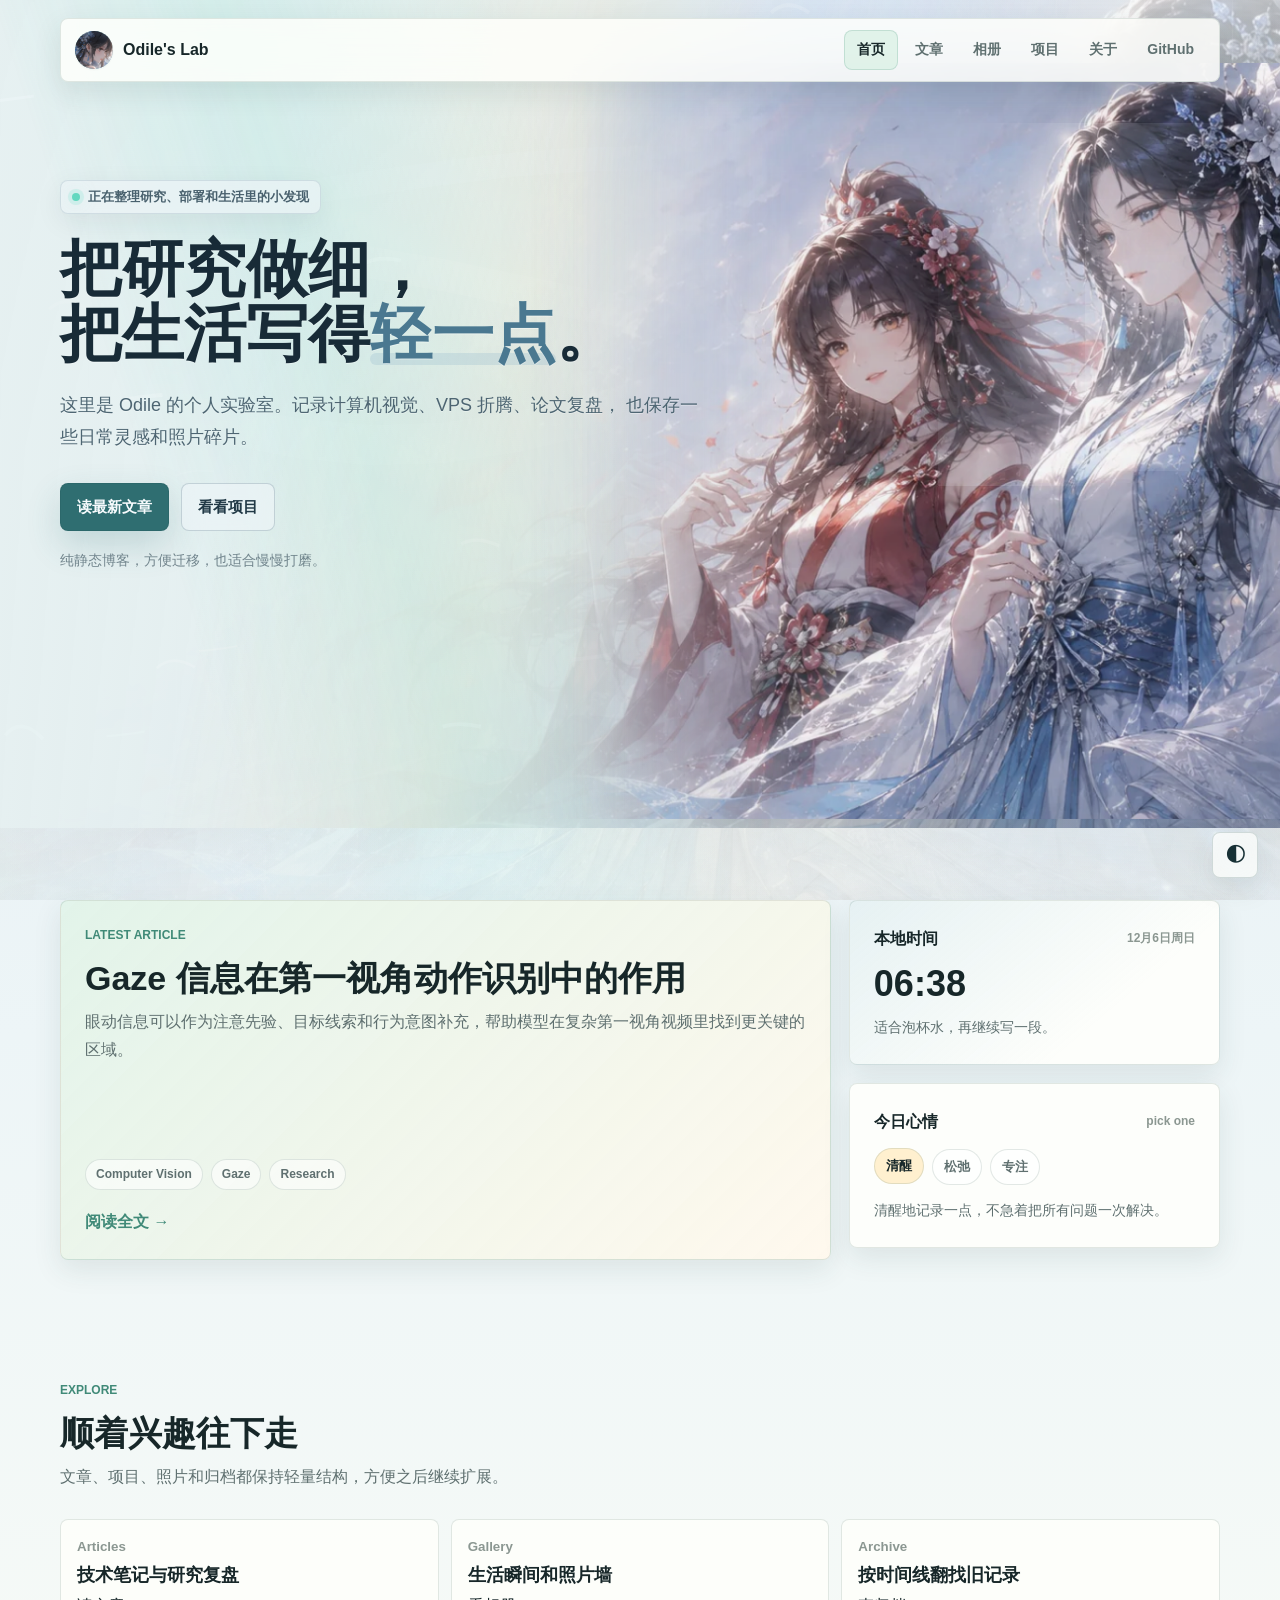
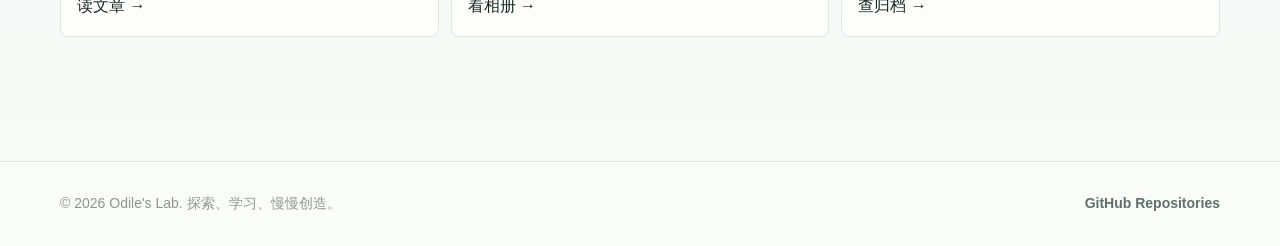
==== index.html @ 67ad33d6 "Initial site commit" ====
<!DOCTYPE html>
<html lang="zh-CN">
<head>
  <meta charset="UTF-8">
  <meta name="viewport" content="width=device-width, initial-scale=1.0">
  <meta name="description" content="Odile's Lab - 计算机视觉、技术笔记与生活记录。">
  <title>Odile's Lab</title>
  <link rel="icon" href="./tx/1.jpg" type="image/jpeg">
  <link rel="apple-touch-icon" href="./tx/1.jpg">
  <link rel="preload" as="image" href="./pictures/hero-bg.webp" type="image/webp" fetchpriority="high">
  <link rel="preload" as="image" href="./pictures/character-guqinghan-hutao.webp" type="image/webp" fetchpriority="high">
  <link rel="stylesheet" href="./assets/css/modern.css">
  <link rel="stylesheet" href="./assets/config/backgrounds.css">
  <script src="./assets/js/main.js" defer></script>
</head>
<body data-page="home">
  <a class="skip-link" href="#main">跳到主要内容</a>
  <div class="bg-mesh"></div>

  <div class="nav-wrapper">
    <nav class="nav" aria-label="Primary navigation">
      <a class="brand" href="./index.html">
        <span class="brand-icon"><img src="./tx/1.jpg" alt="" decoding="async"></span>
        <span>Odile's Lab</span>
      </a>
      <div class="nav-links">
        <a href="./index.html" data-nav="home">首页</a>
        <a href="./posts.html" data-nav="articles">文章</a>
        <a href="./gallery.html" data-nav="gallery">相册</a>
        <a href="./projects.html" data-nav="projects">项目</a>
        <a href="./about.html" data-nav="about">关于</a>
        <a href="https://github.com/YZCJWDS?tab=repositories" target="_blank" rel="noopener noreferrer">GitHub</a>
      </div>
    </nav>
  </div>

  <main id="main">
    <section class="home-hero anime-hero" data-anime-hero style="--particle-count: 38; --mouse-strength: 1;">
      <picture class="hero-bg-layer" data-hero-bg>
        <source srcset="./pictures/hero-bg.webp" type="image/webp">
        <img src="./pictures/hero-bg.png" alt="" fetchpriority="high" decoding="async">
      </picture>

      <div class="hero-tone-layer" aria-hidden="true"></div>
      <canvas class="hero-particle-layer" width="1600" height="900" aria-hidden="true" data-hero-particles></canvas>

      <div class="hero-character-layer">
        <button class="hero-character"
          type="button"
          aria-label="触发角色台词"
          data-hero-character
          data-dialogues="霜色正好，适合写一点长久的东西。|别急，先把今天这一页写漂亮。|火光很小也够暖，雪夜里尤其如此。|新的灵感来了，要不要先记下来？">
          <picture class="hero-character-picture">
            <source srcset="./pictures/character-guqinghan-hutao.webp" type="image/webp">
            <img src="./pictures/character-guqinghan-hutao.png" alt="" decoding="async">
          </picture>
          <span class="character-shimmer character-shimmer-hair"></span>
          <span class="character-shimmer character-shimmer-ornament"></span>
        </button>
        <div class="hero-dialogue" data-hero-dialogue aria-live="polite"></div>
      </div>

      <div class="container hero-layout">
        <div class="hero-copy hero-content-layer">
          <div class="hero-badge">
            <span class="hero-badge-dot"></span>
            <span>正在整理研究、部署和生活里的小发现</span>
          </div>
          <h1 class="hero-title">
            把研究做细，<br>
            把生活写得<span class="title-scribble">轻一点</span>。
          </h1>
          <p class="hero-subtitle">
            这里是 Odile 的个人实验室。记录计算机视觉、VPS 折腾、论文复盘，
            也保存一些日常灵感和照片碎片。
          </p>
          <div class="hero-actions">
            <a class="btn btn-primary" href="./posts/computer-vision-gaze.html">读最新文章</a>
            <a class="btn btn-secondary" href="./projects.html">看看项目</a>
          </div>
          <p class="hero-note">纯静态博客，方便迁移，也适合慢慢打磨。</p>
        </div>
      </div>
    </section>

    <section class="section">
      <div class="container home-grid">
        <article class="story-card featured-article">
          <div>
            <div class="card-label">Latest Article</div>
            <h2>Gaze 信息在第一视角动作识别中的作用</h2>
            <p>
              眼动信息可以作为注意先验、目标线索和行为意图补充，帮助模型在复杂第一视角视频里找到更关键的区域。
            </p>
          </div>
          <div>
            <div class="tag-row">
              <span>Computer Vision</span>
              <span>Gaze</span>
              <span>Research</span>
            </div>
            <a class="index-link" href="./posts/computer-vision-gaze.html">阅读全文 →</a>
          </div>
        </article>

        <div class="side-stack">
          <section class="mini-widget time-card">
            <div class="widget-title">
              <strong>本地时间</strong>
              <span data-local-date>--</span>
            </div>
            <div class="time-value" data-local-time>--:--</div>
            <p class="time-caption">适合泡杯水，再继续写一段。</p>
          </section>

          <section class="mini-widget">
            <div class="widget-title">
              <strong>今日心情</strong>
              <span>pick one</span>
            </div>
            <div class="mood-buttons" data-mood-group>
              <button class="mood-pill is-active" type="button" data-mood="清醒">清醒</button>
              <button class="mood-pill" type="button" data-mood="松弛">松弛</button>
              <button class="mood-pill" type="button" data-mood="专注">专注</button>
            </div>
            <p class="mood-output" data-mood-output>清醒地记录一点，不急着把所有问题一次解决。</p>
          </section>
        </div>
      </div>
    </section>

    <section class="section section-sm">
      <div class="container">
        <div class="section-head">
          <p class="eyebrow">Explore</p>
          <h2>顺着兴趣往下走</h2>
          <p>文章、项目、照片和归档都保持轻量结构，方便之后继续扩展。</p>
        </div>

        <div class="quick-links">
          <a class="quick-link" href="./posts.html">
            <small>Articles</small>
            <strong>技术笔记与研究复盘</strong>
            <span>读文章 →</span>
          </a>
          <a class="quick-link" href="./gallery.html">
            <small>Gallery</small>
            <strong>生活瞬间和照片墙</strong>
            <span>看相册 →</span>
          </a>
          <a class="quick-link" href="./archive.html">
            <small>Archive</small>
            <strong>按时间线翻找旧记录</strong>
            <span>查归档 →</span>
          </a>
        </div>
      </div>
    </section>
  </main>

  <footer class="site-footer">
    <div class="container footer-inner">
      <p>© <span data-year></span> Odile's Lab. 探索、学习、慢慢创造。</p>
      <a href="https://github.com/YZCJWDS?tab=repositories" target="_blank" rel="noopener noreferrer">GitHub Repositories</a>
    </div>
  </footer>

  <button class="back-to-top" type="button" aria-label="返回顶部" data-back-to-top>↑</button>
</body>
</html>
---- assets/css/modern.css ----
:root {
  --bg: #f7faf4;
  --bg-soft: #edf7f2;
  --bg-warm: #fff8ec;
  --surface: rgba(255, 255, 252, 0.86);
  --surface-strong: #ffffff;
  --surface-muted: #f4f7ef;
  --glass-bg: rgba(255, 255, 252, 0.78);
  --glass-border: rgba(90, 128, 111, 0.18);
  --glass-highlight: rgba(255, 255, 255, 0.92);
  --border-subtle: rgba(78, 112, 98, 0.16);
  --border-medium: rgba(78, 112, 98, 0.28);
  --text-primary: #213236;
  --text-secondary: #5f7070;
  --text-tertiary: #8b9791;
  --accent-primary: #408a78;
  --accent-secondary: #d66f5f;
  --accent-success: #5cae8c;
  --accent-warning: #c8942f;
  --sky: #7fb8cf;
  --mint: #8bc9ad;
  --leaf: #408a78;
  --coral: #e27761;
  --butter: #f1c766;
  --lavender: #9f9ad8;
  --ink: #172729;
  --gradient-primary: linear-gradient(135deg, #408a78 0%, #7fb8cf 100%);
  --gradient-accent: linear-gradient(135deg, #e27761 0%, #f1c766 100%);
  --gradient-success: linear-gradient(135deg, #5cae8c 0%, #7fb8cf 100%);
  --gradient-warm: linear-gradient(135deg, #fff1ca 0%, #d9f0e4 100%);
  --shadow-sm: 0 1px 2px rgba(25, 48, 44, 0.05);
  --shadow-md: 0 10px 28px rgba(41, 70, 64, 0.1);
  --shadow-lg: 0 18px 48px rgba(41, 70, 64, 0.14);
  --shadow-xl: 0 26px 70px rgba(41, 70, 64, 0.16);
  --shadow-glow: 0 18px 42px rgba(94, 174, 140, 0.16);
  --radius-sm: 6px;
  --radius-md: 8px;
  --radius-lg: 8px;
  --radius-xl: 8px;
  --radius-full: 999px;
  --transition-fast: 150ms ease;
  --transition-base: 220ms ease;
  --transition-slow: 360ms ease;
  --max-width: 1160px;
  --header-height: 78px;
  --page-bg: linear-gradient(180deg, #fbfdf8 0%, #eef7f3 48%, #fffaf0 100%);
  --bg-image-url: none;
  --bg-image-fallback-url: none;
  --bg-image-opacity: 0;
  --bg-image-position: center;
  --bg-image-size: cover;
  --active-bg-image-url: var(--bg-image-url);
  --active-bg-fallback-url: var(--bg-image-fallback-url);
  --ambient-overlay: linear-gradient(transparent, transparent);
  --skin-overlay: linear-gradient(transparent, transparent);
  --bg-ambient-filter: brightness(1) saturate(1) contrast(1);
  --bg-skin-filter: brightness(1) saturate(1) contrast(1);
  --header-tone-overlay:
    linear-gradient(90deg, rgba(232, 242, 247, 0.7) 0%, rgba(232, 242, 247, 0.5) 46%, rgba(232, 242, 247, 0.18) 74%, rgba(232, 242, 247, 0.02) 100%),
    linear-gradient(180deg, rgba(248, 252, 253, 0.32) 0%, rgba(227, 238, 244, 0.08) 48%, rgba(21, 34, 48, 0.18) 100%);
  --header-ambient-filter: brightness(1) saturate(1) contrast(1);
  --header-skin-filter: brightness(1) saturate(1) contrast(1);
  --header-bg-position: right 46%;
  --burst-color: #d9f0e4;
  --bg-readability-overlay:
    linear-gradient(115deg, rgba(127, 184, 207, 0.18), transparent 42%),
    linear-gradient(245deg, rgba(241, 199, 102, 0.16), transparent 45%),
    repeating-linear-gradient(90deg, rgba(64, 138, 120, 0.035) 0 1px, transparent 1px 96px),
    repeating-linear-gradient(0deg, rgba(64, 138, 120, 0.03) 0 1px, transparent 1px 96px);
}

* {
  box-sizing: border-box;
  margin: 0;
  padding: 0;
}

html {
  scroll-behavior: smooth;
  font-size: 16px;
  -webkit-font-smoothing: antialiased;
  -moz-osx-font-smoothing: grayscale;
}

body {
  min-width: 320px;
  min-height: 100vh;
  position: relative;
  isolation: isolate;
  overflow-x: hidden;
  color: var(--text-primary);
  font-family: ui-sans-serif, -apple-system, BlinkMacSystemFont, "Segoe UI", "PingFang SC",
    "Hiragino Sans GB", "Microsoft YaHei", sans-serif;
  font-size: 16px;
  line-height: 1.7;
  letter-spacing: 0;
  background: var(--page-bg);
}

body::after {
  position: fixed;
  inset: 0;
  z-index: 0;
  content: "";
  pointer-events: none;
  background-image: var(--active-bg-image-url), var(--active-bg-fallback-url);
  background-repeat: no-repeat;
  background-position: var(--bg-image-position);
  background-size: var(--bg-image-size);
  opacity: var(--bg-image-opacity);
  filter: var(--bg-ambient-filter) var(--bg-skin-filter);
  transition: opacity var(--transition-slow), filter var(--transition-slow), background-image var(--transition-slow);
}

body:not([data-page="home"])::after {
  background-attachment: fixed;
}

body::before {
  position: fixed;
  inset: 0;
  z-index: 1;
  content: "";
  pointer-events: none;
  background:
    var(--bg-readability-overlay),
    var(--ambient-overlay),
    var(--skin-overlay);
  transition: background var(--transition-slow), opacity var(--transition-slow);
}

body.is-bg-previewing::before {
  opacity: 0.82;
}

body.is-bg-previewing .page-header-bg-image img {
  filter: saturate(1.08) contrast(1.03) brightness(1.05) var(--header-ambient-filter) var(--header-skin-filter);
}

.bg-mesh {
  position: fixed;
  inset: 0;
  z-index: 2;
  pointer-events: none;
  background:
    linear-gradient(180deg, rgba(255, 255, 255, 0.16), transparent 38%),
    linear-gradient(100deg, rgba(143, 184, 202, 0.12), transparent 55%);
  opacity: 0.34;
}

body[data-ambient-theme="morning"] {
  --ambient-overlay:
    linear-gradient(135deg, rgba(255, 199, 155, 0.28), transparent 48%),
    linear-gradient(225deg, rgba(255, 242, 192, 0.22), transparent 58%);
  --bg-ambient-filter: brightness(1.05) saturate(1.05) contrast(0.98);
  --header-tone-overlay:
    linear-gradient(105deg, rgba(255, 239, 216, 0.72) 0%, rgba(255, 239, 216, 0.46) 48%, rgba(255, 239, 216, 0.12) 100%),
    linear-gradient(180deg, rgba(255, 250, 240, 0.34) 0%, rgba(255, 208, 166, 0.12) 58%, rgba(68, 44, 38, 0.14) 100%);
  --header-ambient-filter: brightness(1.06) saturate(1.06) contrast(0.98);
  --burst-color: #ffd6ac;
}

body[data-ambient-theme="day"] {
  --ambient-overlay:
    linear-gradient(135deg, rgba(195, 231, 248, 0.18), transparent 50%),
    linear-gradient(225deg, rgba(226, 247, 236, 0.16), transparent 56%);
  --bg-ambient-filter: brightness(1.02) saturate(1.02) contrast(1);
  --header-tone-overlay:
    linear-gradient(100deg, rgba(232, 242, 247, 0.56) 0%, rgba(232, 242, 247, 0.34) 50%, rgba(232, 242, 247, 0.08) 100%),
    linear-gradient(180deg, rgba(255, 255, 255, 0.22) 0%, rgba(224, 239, 246, 0.08) 58%, rgba(21, 34, 48, 0.12) 100%);
  --header-ambient-filter: brightness(1.03) saturate(1.02) contrast(1);
  --burst-color: #bdebd8;
}

body[data-ambient-theme="dusk"] {
  --ambient-overlay:
    linear-gradient(135deg, rgba(238, 133, 102, 0.28), transparent 48%),
    linear-gradient(230deg, rgba(241, 199, 102, 0.24), transparent 58%);
  --bg-ambient-filter: brightness(0.98) saturate(1.14) contrast(1.02);
  --header-tone-overlay:
    linear-gradient(105deg, rgba(255, 210, 180, 0.58) 0%, rgba(255, 185, 150, 0.32) 48%, rgba(255, 145, 112, 0.08) 100%),
    linear-gradient(180deg, rgba(255, 239, 218, 0.22) 0%, rgba(241, 160, 110, 0.14) 60%, rgba(54, 38, 55, 0.18) 100%);
  --header-ambient-filter: brightness(1) saturate(1.16) contrast(1.02);
  --burst-color: #f1c766;
}

body[data-ambient-theme="night"] {
  --ambient-overlay:
    linear-gradient(135deg, rgba(18, 28, 54, 0.38), transparent 45%),
    linear-gradient(225deg, rgba(52, 72, 132, 0.28), transparent 58%);
  --bg-ambient-filter: brightness(0.82) saturate(0.92) contrast(1.08);
  --header-tone-overlay:
    linear-gradient(105deg, rgba(25, 36, 64, 0.6) 0%, rgba(25, 36, 64, 0.36) 46%, rgba(25, 36, 64, 0.1) 100%),
    linear-gradient(180deg, rgba(232, 240, 255, 0.08) 0%, rgba(35, 48, 86, 0.18) 58%, rgba(5, 12, 30, 0.34) 100%);
  --header-ambient-filter: brightness(0.84) saturate(0.92) contrast(1.08);
  --burst-color: #9ec8ff;
}

body[data-bg-skin="dark"] {
  --skin-overlay:
    radial-gradient(circle at 78% 16%, rgba(116, 170, 226, 0.24), transparent 28%),
    radial-gradient(circle at 18% 82%, rgba(64, 138, 120, 0.18), transparent 32%),
    linear-gradient(180deg, rgba(8, 18, 32, 0.34), rgba(7, 14, 24, 0.58));
  --bg-skin-filter: brightness(0.68) saturate(0.88) contrast(1.14);
  --header-skin-filter: brightness(0.7) saturate(0.9) contrast(1.12);
  --burst-color: #8fd8ff;
}

body[data-bg-skin="midnight"] {
  --skin-overlay:
    radial-gradient(circle at 72% 18%, rgba(92, 108, 210, 0.28), transparent 30%),
    radial-gradient(circle at 22% 20%, rgba(120, 190, 210, 0.16), transparent 34%),
    linear-gradient(145deg, rgba(4, 8, 20, 0.32), rgba(8, 12, 32, 0.66) 74%);
  --bg-skin-filter: brightness(0.58) saturate(1.02) contrast(1.18);
  --header-skin-filter: brightness(0.62) saturate(1.04) contrast(1.16);
  --burst-color: #9aa8ff;
}

body[data-bg-skin="noir"] {
  --skin-overlay:
    repeating-linear-gradient(90deg, rgba(255, 255, 255, 0.035) 0 1px, transparent 1px 84px),
    radial-gradient(circle at 50% 18%, rgba(218, 190, 140, 0.16), transparent 28%),
    linear-gradient(180deg, rgba(18, 17, 19, 0.28), rgba(10, 9, 12, 0.68));
  --bg-skin-filter: grayscale(0.18) sepia(0.1) brightness(0.6) saturate(0.84) contrast(1.22);
  --header-skin-filter: grayscale(0.14) sepia(0.1) brightness(0.64) saturate(0.86) contrast(1.18);
  --burst-color: #e7c68b;
}

body[data-bg-skin="film"] {
  --skin-overlay:
    repeating-linear-gradient(90deg, rgba(54, 40, 32, 0.06) 0 1px, transparent 1px 5px),
    linear-gradient(135deg, rgba(226, 119, 97, 0.2), rgba(241, 199, 102, 0.18));
  --bg-skin-filter: sepia(0.22) saturate(0.92) contrast(1.06);
  --header-skin-filter: sepia(0.2) saturate(0.94) contrast(1.05);
  --burst-color: #f1c766;
}

body[data-bg-skin="snow"] {
  --skin-overlay:
    radial-gradient(circle at 18% 16%, rgba(255, 255, 255, 0.44), transparent 26%),
    radial-gradient(circle at 82% 12%, rgba(190, 226, 255, 0.28), transparent 30%),
    linear-gradient(180deg, rgba(236, 248, 255, 0.28), rgba(224, 238, 248, 0.42));
  --bg-skin-filter: saturate(0.72) brightness(1.12) contrast(0.95);
  --header-skin-filter: saturate(0.76) brightness(1.1) contrast(0.96);
  --burst-color: #e8f7ff;
}

body[data-bg-skin="aurora"] {
  --skin-overlay:
    linear-gradient(112deg, rgba(24, 91, 105, 0.26) 0%, rgba(24, 91, 105, 0.08) 32%, transparent 58%),
    linear-gradient(74deg, transparent 15%, rgba(131, 244, 218, 0.26) 32%, rgba(255, 210, 143, 0.16) 48%, transparent 66%),
    linear-gradient(160deg, rgba(20, 40, 64, 0.34), rgba(44, 118, 118, 0.16) 56%, rgba(255, 248, 228, 0.14));
  --bg-skin-filter: brightness(0.94) saturate(1.22) contrast(1.03);
  --header-skin-filter: brightness(0.96) saturate(1.2) contrast(1.02);
  --burst-color: #83f4da;
}

body[data-bg-skin="dark"],
body[data-bg-skin="midnight"],
body[data-bg-skin="noir"] {
  --surface: rgba(14, 22, 30, 0.78);
  --surface-strong: #121a24;
  --surface-muted: rgba(20, 31, 42, 0.76);
  --glass-bg: rgba(13, 21, 30, 0.72);
  --glass-border: rgba(190, 216, 232, 0.18);
  --glass-highlight: rgba(255, 255, 255, 0.08);
  --border-subtle: rgba(198, 220, 234, 0.16);
  --border-medium: rgba(198, 220, 234, 0.28);
  --text-primary: #eef6f8;
  --text-secondary: #b6c7cf;
  --text-tertiary: #82949f;
  --ink: #f7fbfc;
  --shadow-sm: 0 1px 2px rgba(0, 0, 0, 0.18);
  --shadow-md: 0 14px 34px rgba(0, 0, 0, 0.24);
  --shadow-lg: 0 22px 58px rgba(0, 0, 0, 0.32);
  --shadow-xl: 0 34px 86px rgba(0, 0, 0, 0.38);
  color-scheme: dark;
}

body[data-bg-skin="dark"] {
  --page-bg: linear-gradient(180deg, #09141b 0%, #10242d 48%, #101719 100%);
  --accent-primary: #7ad7ce;
  --accent-secondary: #e6a06f;
  --accent-success: #76d49a;
  --accent-warning: #e4c86e;
  --gradient-primary: linear-gradient(135deg, #7ad7ce 0%, #76a9e8 100%);
  --gradient-accent: linear-gradient(135deg, #e6a06f 0%, #e4c86e 100%);
}

body[data-bg-skin="midnight"] {
  --page-bg: linear-gradient(180deg, #070915 0%, #10162f 48%, #0c111f 100%);
  --accent-primary: #aab4ff;
  --accent-secondary: #d7a6ff;
  --accent-success: #8ee3d1;
  --accent-warning: #f2cc7a;
  --gradient-primary: linear-gradient(135deg, #aab4ff 0%, #7ad7ce 100%);
  --gradient-accent: linear-gradient(135deg, #d7a6ff 0%, #f2cc7a 100%);
}

body[data-bg-skin="noir"] {
  --page-bg: linear-gradient(180deg, #0b0a0c 0%, #171419 50%, #0f0d0f 100%);
  --accent-primary: #e5c889;
  --accent-secondary: #caa06a;
  --accent-success: #9fd6b4;
  --accent-warning: #f0d58c;
  --gradient-primary: linear-gradient(135deg, #e5c889 0%, #9fd6b4 100%);
  --gradient-accent: linear-gradient(135deg, #caa06a 0%, #f0d58c 100%);
}

.pointer-trail-layer {
  position: fixed;
  inset: 0;
  z-index: 87;
  pointer-events: none;
  opacity: 0.95;
  mix-blend-mode: screen;
}

.click-burst-layer {
  position: fixed;
  inset: 0;
  z-index: 88;
  pointer-events: none;
  mix-blend-mode: screen;
}

.ambient-panel {
  position: fixed;
  right: 22px;
  bottom: 22px;
  z-index: 96;
}

.ambient-toggle {
  width: 46px;
  height: 46px;
  display: grid;
  place-items: center;
  color: #173035;
  font-size: 19px;
  font-weight: 900;
  border: 1px solid rgba(76, 112, 112, 0.22);
  border-radius: var(--radius-md);
  background: rgba(255, 255, 252, 0.72);
  box-shadow: var(--shadow-md);
  backdrop-filter: blur(14px) saturate(135%);
  cursor: pointer;
  transition: transform var(--transition-fast), border-color var(--transition-fast), background var(--transition-fast), box-shadow var(--transition-fast);
}

.ambient-toggle:hover,
.ambient-panel.is-open .ambient-toggle {
  color: var(--ink);
  border-color: rgba(64, 138, 120, 0.32);
  background: rgba(255, 255, 252, 0.86);
  transform: translateY(-1px);
}

.ambient-popover {
  position: fixed;
  right: 22px;
  bottom: 82px;
  width: min(360px, calc(100vw - 44px));
  padding: 16px;
  border: 1px solid rgba(76, 112, 112, 0.18);
  border-radius: var(--radius-md);
  background: rgba(255, 255, 252, 0.9);
  box-shadow: var(--shadow-lg);
  backdrop-filter: blur(18px) saturate(135%);
}

.ambient-popover[hidden] {
  display: none;
}

.ambient-title {
  margin-bottom: 10px;
  color: var(--ink);
  font-size: 14px;
  font-weight: 850;
}

.ambient-heading {
  display: flex;
  align-items: center;
  justify-content: space-between;
  gap: 12px;
  margin-bottom: 14px;
}

.ambient-heading strong {
  color: var(--ink);
  font-size: 15px;
  line-height: 1.2;
}

.ambient-heading span {
  display: block;
  color: var(--text-tertiary);
  font-size: 12px;
  font-weight: 700;
}

.ambient-close {
  width: 32px;
  height: 32px;
  display: grid;
  place-items: center;
  flex: 0 0 auto;
  color: var(--text-secondary);
  font-size: 18px;
  border: 1px solid rgba(76, 112, 112, 0.16);
  border-radius: var(--radius-md);
  background: rgba(255, 255, 252, 0.64);
  cursor: pointer;
}

.ambient-close:hover {
  color: var(--ink);
  border-color: rgba(64, 138, 120, 0.28);
  background: rgba(217, 240, 228, 0.68);
}

.ambient-group + .ambient-group {
  margin-top: 12px;
}

.ambient-options {
  display: grid;
  grid-template-columns: repeat(4, minmax(0, 1fr));
  gap: 8px;
}

.ambient-group:first-of-type .ambient-options {
  grid-template-columns: repeat(5, minmax(0, 1fr));
}

.ambient-chip {
  min-height: 32px;
  padding: 6px 8px;
  color: var(--text-secondary);
  font-size: 12px;
  font-weight: 800;
  border: 1px solid rgba(76, 112, 112, 0.16);
  border-radius: var(--radius-md);
  background: rgba(255, 255, 252, 0.58);
  cursor: pointer;
  transition: transform var(--transition-fast), color var(--transition-fast), border-color var(--transition-fast), background var(--transition-fast);
}

.ambient-chip:hover,
.ambient-chip.is-active {
  color: var(--ink);
  border-color: rgba(64, 138, 120, 0.3);
  background: rgba(217, 240, 228, 0.74);
}

.ambient-chip:active {
  transform: translateY(1px);
}

a {
  color: inherit;
  text-decoration: none;
  transition: color var(--transition-fast), border-color var(--transition-fast), background var(--transition-fast);
}

a:hover {
  color: var(--accent-primary);
}

img,
svg {
  display: block;
  max-width: 100%;
}

button,
input,
textarea {
  font: inherit;
}

button {
  color: inherit;
}

code,
pre {
  font-family: "SFMono-Regular", Consolas, "Liberation Mono", monospace;
}

::selection {
  color: var(--ink);
  background: #d9f0e4;
}

::-webkit-scrollbar {
  width: 10px;
  height: 10px;
}

::-webkit-scrollbar-track {
  background: rgba(255, 255, 255, 0.55);
}

::-webkit-scrollbar-thumb {
  background: rgba(64, 138, 120, 0.32);
  border: 2px solid rgba(255, 255, 255, 0.72);
  border-radius: var(--radius-full);
}

.skip-link {
  position: fixed;
  top: 12px;
  left: 12px;
  z-index: 300;
  padding: 10px 14px;
  color: white;
  font-weight: 700;
  background: var(--accent-primary);
  border-radius: var(--radius-md);
  transform: translateY(-140%);
  transition: transform var(--transition-fast);
}

.skip-link:focus {
  transform: translateY(0);
}

.container {
  width: 100%;
  max-width: calc(var(--max-width) + 40px);
  margin-inline: auto;
  padding-inline: 20px;
}

.container-narrow,
.narrow {
  max-width: 900px;
}

.section {
  padding: 72px 0;
}

.section-sm,
.section-tight {
  padding: 48px 0;
}

.nav-wrapper {
  position: fixed;
  top: 18px;
  left: 50%;
  z-index: 100;
  width: min(1160px, calc(100% - 32px));
  transform: translateX(-50%);
}

.site-header {
  position: sticky;
  top: 0;
  z-index: 100;
  border-bottom: 1px solid var(--border-subtle);
  background: rgba(251, 253, 248, 0.88);
  backdrop-filter: blur(18px) saturate(145%);
}

.nav {
  min-height: var(--header-height);
  display: flex;
  align-items: center;
  justify-content: space-between;
  gap: 18px;
}

.nav-wrapper .nav {
  min-height: 64px;
  padding: 10px 12px 10px 14px;
  border: 1px solid var(--border-subtle);
  border-radius: var(--radius-md);
  background: rgba(255, 255, 252, 0.84);
  box-shadow: var(--shadow-md);
  backdrop-filter: blur(20px) saturate(140%);
}

.brand {
  display: inline-flex;
  align-items: center;
  flex: 0 0 auto;
  gap: 10px;
  min-width: 0;
  color: var(--ink);
  font-weight: 800;
}

.brand:hover {
  color: var(--ink);
}

.brand-icon,
.brand-mark {
  width: 38px;
  height: 38px;
  display: inline-grid;
  place-items: center;
  flex: 0 0 auto;
  color: white;
  font-size: 13px;
  font-weight: 900;
  border-radius: 50%;
  background:
    linear-gradient(145deg, rgba(255, 255, 255, 0.22), transparent 42%),
    var(--gradient-primary);
  box-shadow: inset 0 1px 0 rgba(255, 255, 255, 0.26), var(--shadow-sm);
}

.brand-icon img,
.brand-mark img {
  width: 100%;
  height: 100%;
  object-fit: cover;
  border-radius: inherit;
}

.brand-text,
.brand span:last-child {
  overflow: hidden;
  white-space: nowrap;
  text-overflow: ellipsis;
}

.nav-links {
  display: flex;
  align-items: center;
  justify-content: flex-end;
  flex-wrap: wrap;
  gap: 4px;
}

.nav-links a {
  min-height: 36px;
  display: inline-flex;
  align-items: center;
  padding: 7px 12px;
  color: var(--text-secondary);
  font-size: 14px;
  font-weight: 700;
  border: 1px solid transparent;
  border-radius: var(--radius-md);
}

.nav-links a:hover,
.nav-links a:focus-visible,
.nav-links a.is-active {
  color: var(--ink);
  background: rgba(217, 240, 228, 0.74);
  border-color: rgba(64, 138, 120, 0.2);
}

main {
  position: relative;
  z-index: 3;
}

body:not([data-page="home"]) main {
  background: transparent;
}

h1,
h2,
h3,
p {
  overflow-wrap: break-word;
}

h1,
h2,
h3 {
  margin: 0;
  color: var(--ink);
  line-height: 1.15;
}

h1 {
  font-size: 58px;
  font-weight: 850;
}

h2 {
  font-size: 34px;
  font-weight: 820;
}

h3 {
  font-size: 21px;
  font-weight: 780;
}

p {
  margin: 0;
}

.eyebrow,
.kicker {
  margin: 0 0 14px;
  color: var(--accent-primary);
  font-size: 12px;
  font-weight: 850;
  letter-spacing: 0;
  text-transform: uppercase;
}

.hero {
  min-height: auto;
  padding: 128px 0 72px;
}

.home-hero {
  padding: 124px 0 58px;
}

.hero-layout {
  display: grid;
  grid-template-columns: minmax(0, 1fr) minmax(320px, 420px);
  align-items: center;
  gap: 46px;
}

.hero-copy {
  min-width: 0;
}

.hero-title {
  max-width: 820px;
  margin: 0 0 24px;
  color: var(--ink);
  font-size: 62px;
  font-weight: 870;
  line-height: 1.05;
  background: none;
  -webkit-text-fill-color: currentColor;
}

.hero-title-gradient,
.title-scribble {
  color: var(--accent-primary);
  background: none;
  -webkit-text-fill-color: currentColor;
}

.title-scribble {
  position: relative;
  display: inline-block;
}

.title-scribble::after {
  position: absolute;
  left: 0;
  right: 0;
  bottom: 3px;
  height: 10px;
  z-index: -1;
  content: "";
  background: #ffe3b0;
  border-radius: var(--radius-md);
}

.hero-subtitle,
.page-hero p,
.article-header p {
  max-width: 680px;
  color: var(--text-secondary);
  font-size: 18px;
  line-height: 1.75;
}

.hero-actions {
  display: flex;
  align-items: center;
  flex-wrap: wrap;
  gap: 12px;
  margin-top: 30px;
}

.hero-note {
  margin-top: 18px;
  color: var(--text-tertiary);
  font-size: 14px;
}

.hero-badge {
  display: inline-flex;
  align-items: center;
  gap: 8px;
  min-height: 32px;
  margin-bottom: 22px;
  padding: 5px 11px;
  color: var(--text-secondary);
  font-size: 13px;
  font-weight: 750;
  border: 1px solid var(--border-subtle);
  border-radius: var(--radius-md);
  background: rgba(255, 255, 252, 0.78);
  box-shadow: var(--shadow-sm);
  backdrop-filter: blur(14px);
}

.hero-badge-dot,
.status-dot {
  width: 8px;
  height: 8px;
  display: inline-block;
  flex: 0 0 auto;
  border-radius: 50%;
  background: var(--accent-success);
  box-shadow: 0 0 0 4px rgba(92, 174, 140, 0.15);
}

.btn {
  min-height: 44px;
  display: inline-flex;
  align-items: center;
  justify-content: center;
  gap: 8px;
  padding: 10px 16px;
  color: var(--ink);
  font-size: 15px;
  font-weight: 820;
  border: 1px solid transparent;
  border-radius: var(--radius-md);
  cursor: pointer;
  transition: transform var(--transition-base), box-shadow var(--transition-base), background var(--transition-base);
}

.btn:hover,
.btn:focus-visible {
  transform: translateY(-2px);
}

.btn-primary {
  color: white;
  background: var(--accent-primary);
  border-color: rgba(23, 39, 41, 0.08);
  box-shadow: var(--shadow-md);
}

.btn-primary:hover {
  color: white;
  background: #337766;
  box-shadow: var(--shadow-lg);
}

.btn-secondary,
.btn-outline {
  color: var(--ink);
  background: rgba(255, 255, 252, 0.78);
  border-color: var(--border-medium);
}

.btn-secondary:hover,
.btn-outline:hover {
  color: var(--ink);
  background: #ffffff;
  box-shadow: var(--shadow-md);
}

.btn-icon {
  width: 18px;
  height: 18px;
}

.hero-visual {
  position: relative;
  min-width: 0;
}

.journal-card,
.story-card,
.mini-widget,
.glass-card,
.bento-item,
.feature-card,
.project-card,
.post-card,
.article-card,
.highlight-box,
.prose-card,
.info-panel,
.not-found-card,
.toc-wrapper,
.stat-card {
  border: 1px solid var(--border-subtle);
  border-radius: var(--radius-md);
  background: var(--surface);
  box-shadow: var(--shadow-md);
  backdrop-filter: blur(16px) saturate(125%);
}

.journal-card {
  position: relative;
  overflow: hidden;
  padding: 24px;
}

.journal-card::before {
  position: absolute;
  inset: 0;
  content: "";
  background:
    linear-gradient(90deg, rgba(64, 138, 120, 0.06) 1px, transparent 1px),
    linear-gradient(0deg, rgba(64, 138, 120, 0.045) 1px, transparent 1px);
  background-size: 34px 34px;
  mask-image: linear-gradient(to bottom, black 20%, transparent 100%);
  pointer-events: none;
}

.journal-inner {
  position: relative;
  display: grid;
  gap: 16px;
}

.journal-topline,
.panel-topline {
  display: flex;
  align-items: center;
  justify-content: space-between;
  gap: 12px;
  color: var(--text-tertiary);
  font-size: 12px;
  font-weight: 850;
}

.journal-title {
  color: var(--ink);
  font-size: 24px;
  font-weight: 850;
  line-height: 1.22;
}

.journal-meta {
  color: var(--text-secondary);
  font-size: 14px;
}

.note-stack {
  display: grid;
  gap: 10px;
}

.note-row,
.signal-row {
  display: flex;
  align-items: center;
  justify-content: space-between;
  gap: 14px;
  color: var(--text-secondary);
  font-size: 14px;
}

.note-row strong,
.signal-row strong {
  color: var(--ink);
}

.bar,
.meter {
  height: 9px;
  overflow: hidden;
  border-radius: var(--radius-full);
  background: rgba(64, 138, 120, 0.12);
}

.bar span,
.meter span {
  height: 100%;
  display: block;
  border-radius: inherit;
  background: var(--gradient-primary);
  transform-origin: left;
}

.desk-strip {
  display: grid;
  grid-template-columns: repeat(3, minmax(0, 1fr));
  gap: 10px;
}

.desk-chip {
  min-height: 82px;
  display: grid;
  align-content: end;
  gap: 6px;
  padding: 12px;
  color: var(--text-secondary);
  font-size: 13px;
  border: 1px solid var(--border-subtle);
  border-radius: var(--radius-md);
  background: rgba(255, 255, 255, 0.56);
}

.desk-chip strong {
  color: var(--ink);
  font-size: 20px;
  line-height: 1;
}

.section-head {
  max-width: 760px;
  margin-bottom: 28px;
}

.section-head.center {
  margin-inline: auto;
  text-align: center;
}

.section-head h2 {
  margin-bottom: 10px;
}

.section-head p:not(.eyebrow) {
  color: var(--text-secondary);
}

.home-grid,
.bento-grid,
.feature-grid,
.project-grid {
  display: grid;
  gap: 18px;
}

.home-grid {
  grid-template-columns: minmax(0, 1.35fr) minmax(280px, 0.65fr);
  align-items: start;
}

.story-card,
.mini-widget,
.feature-card,
.project-card,
.post-card,
.article-card,
.glass-card,
.bento-item {
  position: relative;
  min-width: 0;
  overflow: hidden;
  padding: 24px;
  transition: transform var(--transition-base), border-color var(--transition-base), box-shadow var(--transition-base);
}

.bento-item,
.glass-card[style*="background: linear-gradient"] {
  background: var(--surface) !important;
}

.story-card:hover,
.mini-widget:hover,
.feature-card:hover,
.project-card:hover,
.post-card:hover,
.article-card:hover,
.glass-card:hover,
.bento-item:hover {
  transform: translateY(-3px);
  border-color: rgba(64, 138, 120, 0.32);
  box-shadow: var(--shadow-lg);
}

.featured-article {
  min-height: 360px;
  display: flex;
  flex-direction: column;
  justify-content: space-between;
  background:
    linear-gradient(135deg, rgba(217, 240, 228, 0.76), rgba(255, 248, 236, 0.9)),
    var(--surface);
}

.card-label,
.article-meta,
.tag-row,
.tag-cloud {
  display: flex;
  align-items: center;
  flex-wrap: wrap;
  gap: 8px;
}

.card-label {
  margin-bottom: 14px;
  color: var(--accent-primary);
  font-size: 12px;
  font-weight: 850;
  text-transform: uppercase;
}

.story-card h2,
.story-card h3,
.article-card h3,
.post-card h2,
.project-card h2 {
  margin-bottom: 10px;
}

.story-card p,
.feature-card p,
.project-card p,
.post-card p,
.article-card p,
.glass-card p,
.highlight-box p,
.prose-card p,
.info-panel li,
.timeline-item p {
  color: var(--text-secondary);
}

.read-more,
.back-link,
.index-link {
  display: inline-flex;
  align-items: center;
  gap: 7px;
  margin-top: 18px;
  color: var(--accent-primary);
  font-weight: 850;
}

.index-link:hover,
.read-more:hover,
.back-link:hover {
  color: #2f705f;
}

.tag,
.article-meta span,
.tag-cloud span,
.status-pill,
.tag-row span,
.tag-filter-btn,
.pill {
  min-height: 28px;
  display: inline-flex;
  align-items: center;
  padding: 4px 10px;
  color: var(--text-secondary);
  font-size: 12px;
  font-weight: 800;
  border: 1px solid var(--border-subtle);
  border-radius: var(--radius-full);
  background: rgba(255, 255, 255, 0.58);
}

.tag-primary,
.status-pill {
  color: var(--accent-primary);
  background: rgba(217, 240, 228, 0.72);
}

.tag-coral {
  color: var(--coral);
  background: rgba(255, 226, 210, 0.72);
}

.tag-mint {
  color: var(--accent-primary);
  background: rgba(217, 240, 228, 0.72);
}

.side-stack {
  display: grid;
  gap: 18px;
}

.mini-widget {
  display: grid;
  gap: 14px;
}

.widget-title {
  display: flex;
  align-items: center;
  justify-content: space-between;
  gap: 12px;
  color: var(--ink);
  font-weight: 850;
}

.widget-title span {
  color: var(--text-tertiary);
  font-size: 12px;
  font-weight: 750;
}

.time-card {
  background:
    linear-gradient(140deg, rgba(127, 184, 207, 0.18), transparent 70%),
    var(--surface);
}

.time-value {
  color: var(--ink);
  font-size: 36px;
  font-weight: 850;
  line-height: 1;
}

.time-caption,
.widget-caption {
  color: var(--text-secondary);
  font-size: 14px;
}

.mood-buttons {
  display: flex;
  flex-wrap: wrap;
  gap: 8px;
}

.mood-pill {
  min-height: 32px;
  padding: 6px 11px;
  color: var(--text-secondary);
  font-size: 13px;
  font-weight: 800;
  border: 1px solid var(--border-subtle);
  border-radius: var(--radius-full);
  background: rgba(255, 255, 255, 0.58);
  cursor: pointer;
  transition: background var(--transition-base), color var(--transition-base), transform var(--transition-base);
}

.mood-pill:hover,
.mood-pill.is-active {
  color: var(--ink);
  background: #fff0cf;
  transform: translateY(-1px);
}

.mood-output {
  color: var(--text-secondary);
  font-size: 14px;
}

.quick-links {
  display: grid;
  grid-template-columns: repeat(3, minmax(0, 1fr));
  gap: 12px;
}

.quick-link {
  min-height: 118px;
  display: flex;
  flex-direction: column;
  justify-content: space-between;
  padding: 16px;
  color: var(--ink);
  border: 1px solid var(--border-subtle);
  border-radius: var(--radius-md);
  background: rgba(255, 255, 252, 0.76);
}

.quick-link small {
  color: var(--text-tertiary);
  font-weight: 750;
}

.quick-link strong {
  font-size: 18px;
  line-height: 1.25;
}

.quick-link:hover {
  color: var(--ink);
  background: #ffffff;
  box-shadow: var(--shadow-md);
}

.bento-grid {
  grid-template-columns: repeat(12, minmax(0, 1fr));
  margin: 70px 0;
}

.bento-large {
  grid-column: span 8;
  grid-row: span 2;
}

.bento-medium {
  grid-column: span 6;
}

.bento-small {
  grid-column: span 4;
}

.bento-tall {
  grid-row: span 2;
}

.feature-grid,
.project-grid {
  grid-template-columns: repeat(3, minmax(0, 1fr));
}

.feature-card {
  min-height: 220px;
}

.card-index {
  display: inline-flex;
  margin-bottom: 26px;
  color: var(--accent-warning);
  font-weight: 900;
}

.content-split,
.two-column,
.article-with-sidebar {
  display: grid;
  gap: 28px;
  align-items: start;
}

.content-split {
  grid-template-columns: minmax(0, 1fr) 340px;
}

.two-column {
  grid-template-columns: minmax(0, 1fr) 360px;
}

.page-shell {
  min-height: calc(100vh - var(--header-height));
}

.page-hero {
  padding: 72px 0 34px;
}

.page-hero h1,
.container > div[style*="text-align: center"] > h1 {
  margin-bottom: 16px;
  font-size: 52px !important;
}

/* Page header with background image */
.page-header-with-bg {
  --header-pointer-x: 0px;
  --header-pointer-y: 0px;
  --header-content-x: 0px;
  --header-content-y: 0px;
  --header-scroll-y: 0px;
  --header-bg-scale: 1.04;
  position: relative;
  z-index: 3;
  min-height: clamp(420px, 48vh, 540px);
  display: grid;
  align-items: center;
  padding: 132px 0 74px;
  overflow: hidden;
  isolation: isolate;
  background: #e6eef4;
}

.page-header-with-bg::after {
  display: none;
}

.page-header-bg-image {
  position: absolute;
  inset: -24px -24px -30px;
  z-index: 0;
  opacity: 1;
  transform: translate3d(
    var(--header-pointer-x),
    calc(var(--header-scroll-y) + var(--header-pointer-y) + var(--header-image-offset-y, 0px)),
    0
  ) scale(var(--header-bg-scale));
  transform-origin: center;
  will-change: transform;
}

.page-header-bg-image picture {
  display: block;
  width: 100%;
  height: 100%;
}

.page-header-bg-image img {
  width: 100%;
  height: 100%;
  object-fit: cover;
  object-position: var(--header-bg-position);
  filter: saturate(0.95) contrast(1) brightness(1.02) var(--header-ambient-filter) var(--header-skin-filter);
  transform: translate3d(0, 0, 0) scale(1.008);
  transform-origin: center;
  animation: pageHeaderImageDrift 20s ease-in-out infinite alternate;
  will-change: transform;
}

.page-header-particles {
  position: absolute;
  inset: 0;
  z-index: 2;
  pointer-events: none;
  opacity: 0.54;
  mix-blend-mode: screen;
}

.page-header-overlay {
  position: absolute;
  inset: 0;
  z-index: 1;
  background: var(--header-tone-overlay), var(--skin-overlay);
}

.page-header-content {
  position: relative;
  z-index: 3;
  text-align: center;
  transform: translate3d(var(--header-content-x), var(--header-content-y), 0);
  will-change: transform;
}

@keyframes pageHeaderImageDrift {
  0% {
    transform: translate3d(-8px, -3px, 0) scale(1.008);
  }

  50% {
    transform: translate3d(7px, 5px, 0) scale(1.02);
  }

  100% {
    transform: translate3d(10px, -3px, 0) scale(1.012);
  }
}

.page-header-content .hero-badge {
  margin-bottom: 24px;
  color: #20393f;
  border-color: rgba(245, 251, 252, 0.34);
  background: rgba(247, 251, 252, 0.34);
  box-shadow: 0 12px 30px rgba(17, 35, 43, 0.12);
  backdrop-filter: blur(8px) saturate(130%);
}

.page-header-content h1 {
  font-size: clamp(40px, 6vw, 64px);
  font-weight: 800;
  margin-bottom: 20px;
  color: #13282c;
  text-shadow:
    0 1px 0 rgba(255, 255, 255, 0.8),
    0 10px 30px rgba(245, 251, 252, 0.68),
    0 20px 50px rgba(245, 251, 252, 0.42);
}

.page-header-content p {
  color: #465f61;
  font-size: 18px;
  max-width: 600px;
  margin: 0 auto;
  text-shadow:
    0 1px 0 rgba(255, 255, 255, 0.72),
    0 8px 24px rgba(245, 251, 252, 0.62);
}

.container > div[style*="text-align: center"] {
  margin-bottom: 56px !important;
}

.glass-card {
  background: rgba(255, 255, 252, 0.68) !important;
}

body:not([data-page="home"]) .story-card,
body:not([data-page="home"]) .mini-widget,
body:not([data-page="home"]) .glass-card,
body:not([data-page="home"]) .bento-item,
body:not([data-page="home"]) .feature-card,
body:not([data-page="home"]) .project-card,
body:not([data-page="home"]) .post-card,
body:not([data-page="home"]) .article-card,
body:not([data-page="home"]) .highlight-box,
body:not([data-page="home"]) .prose-card,
body:not([data-page="home"]) .info-panel,
body:not([data-page="home"]) .not-found-card,
body:not([data-page="home"]) .toc-wrapper,
body:not([data-page="home"]) .stat-card {
  background: rgba(255, 255, 252, 0.64) !important;
  backdrop-filter: blur(10px) saturate(120%);
}

body[data-bg-skin="dark"] .nav-wrapper .nav,
body[data-bg-skin="midnight"] .nav-wrapper .nav,
body[data-bg-skin="noir"] .nav-wrapper .nav,
body[data-bg-skin="dark"] .ambient-popover,
body[data-bg-skin="midnight"] .ambient-popover,
body[data-bg-skin="noir"] .ambient-popover,
body[data-bg-skin="dark"] .site-footer,
body[data-bg-skin="midnight"] .site-footer,
body[data-bg-skin="noir"] .site-footer,
body[data-bg-skin="dark"] .page-footer,
body[data-bg-skin="midnight"] .page-footer,
body[data-bg-skin="noir"] .page-footer {
  color: var(--text-primary);
  border-color: var(--glass-border) !important;
  background: var(--glass-bg) !important;
  box-shadow: var(--shadow-md);
}

body[data-bg-skin="dark"] .story-card,
body[data-bg-skin="midnight"] .story-card,
body[data-bg-skin="noir"] .story-card,
body[data-bg-skin="dark"] .mini-widget,
body[data-bg-skin="midnight"] .mini-widget,
body[data-bg-skin="noir"] .mini-widget,
body[data-bg-skin="dark"] .glass-card,
body[data-bg-skin="midnight"] .glass-card,
body[data-bg-skin="noir"] .glass-card,
body[data-bg-skin="dark"] .bento-item,
body[data-bg-skin="midnight"] .bento-item,
body[data-bg-skin="noir"] .bento-item,
body[data-bg-skin="dark"] .feature-card,
body[data-bg-skin="midnight"] .feature-card,
body[data-bg-skin="noir"] .feature-card,
body[data-bg-skin="dark"] .project-card,
body[data-bg-skin="midnight"] .project-card,
body[data-bg-skin="noir"] .project-card,
body[data-bg-skin="dark"] .post-card,
body[data-bg-skin="midnight"] .post-card,
body[data-bg-skin="noir"] .post-card,
body[data-bg-skin="dark"] .article-card,
body[data-bg-skin="midnight"] .article-card,
body[data-bg-skin="noir"] .article-card,
body[data-bg-skin="dark"] .highlight-box,
body[data-bg-skin="midnight"] .highlight-box,
body[data-bg-skin="noir"] .highlight-box,
body[data-bg-skin="dark"] .prose-card,
body[data-bg-skin="midnight"] .prose-card,
body[data-bg-skin="noir"] .prose-card,
body[data-bg-skin="dark"] .info-panel,
body[data-bg-skin="midnight"] .info-panel,
body[data-bg-skin="noir"] .info-panel,
body[data-bg-skin="dark"] .not-found-card,
body[data-bg-skin="midnight"] .not-found-card,
body[data-bg-skin="noir"] .not-found-card,
body[data-bg-skin="dark"] .toc-wrapper,
body[data-bg-skin="midnight"] .toc-wrapper,
body[data-bg-skin="noir"] .toc-wrapper,
body[data-bg-skin="dark"] .stat-card,
body[data-bg-skin="midnight"] .stat-card,
body[data-bg-skin="noir"] .stat-card {
  color: var(--text-primary);
  border-color: var(--glass-border) !important;
  background: var(--glass-bg) !important;
  box-shadow: var(--shadow-md);
  backdrop-filter: blur(16px) saturate(130%);
}

body[data-bg-skin="dark"] .ambient-toggle,
body[data-bg-skin="midnight"] .ambient-toggle,
body[data-bg-skin="noir"] .ambient-toggle,
body[data-bg-skin="dark"] .ambient-close,
body[data-bg-skin="midnight"] .ambient-close,
body[data-bg-skin="noir"] .ambient-close,
body[data-bg-skin="dark"] .ambient-chip,
body[data-bg-skin="midnight"] .ambient-chip,
body[data-bg-skin="noir"] .ambient-chip {
  color: var(--text-secondary);
  border-color: var(--glass-border);
  background: rgba(255, 255, 255, 0.06);
}

body[data-bg-skin="dark"] .ambient-chip:hover,
body[data-bg-skin="midnight"] .ambient-chip:hover,
body[data-bg-skin="noir"] .ambient-chip:hover,
body[data-bg-skin="dark"] .ambient-chip.is-active,
body[data-bg-skin="midnight"] .ambient-chip.is-active,
body[data-bg-skin="noir"] .ambient-chip.is-active,
body[data-bg-skin="dark"] .nav-links a:hover,
body[data-bg-skin="midnight"] .nav-links a:hover,
body[data-bg-skin="noir"] .nav-links a:hover,
body[data-bg-skin="dark"] .nav-links a.is-active,
body[data-bg-skin="midnight"] .nav-links a.is-active,
body[data-bg-skin="noir"] .nav-links a.is-active {
  color: var(--ink);
  border-color: var(--border-medium);
  background: rgba(255, 255, 255, 0.1);
}

body[data-bg-skin="dark"] .page-header-content h1,
body[data-bg-skin="midnight"] .page-header-content h1,
body[data-bg-skin="noir"] .page-header-content h1 {
  color: var(--ink);
  text-shadow:
    0 1px 0 rgba(0, 0, 0, 0.45),
    0 16px 42px rgba(0, 0, 0, 0.38);
}

body[data-bg-skin="dark"] .page-header-content p,
body[data-bg-skin="midnight"] .page-header-content p,
body[data-bg-skin="noir"] .page-header-content p,
body[data-bg-skin="dark"] .page-header-content .hero-badge,
body[data-bg-skin="midnight"] .page-header-content .hero-badge,
body[data-bg-skin="noir"] .page-header-content .hero-badge {
  color: var(--text-secondary);
  border-color: var(--glass-border);
  background: rgba(12, 18, 26, 0.34);
  text-shadow: 0 1px 0 rgba(0, 0, 0, 0.32);
}

.page-main {
  min-height: 100vh;
}

.page-content {
  padding-top: 60px;
}

.page-content-narrow {
  max-width: 900px;
}

.page-grid {
  display: grid;
  gap: 24px;
  margin-bottom: 100px;
}

.page-grid-posts {
  grid-template-columns: repeat(auto-fill, minmax(360px, 1fr));
}

.page-grid-gallery {
  grid-template-columns: repeat(auto-fill, minmax(280px, 1fr));
}

.page-grid-projects {
  grid-template-columns: repeat(auto-fill, minmax(380px, 1fr));
}

.card-link {
  display: block;
  text-decoration: none;
}

.card-meta-row,
.project-card-head {
  display: flex;
  align-items: center;
  gap: 8px;
}

.card-meta-row {
  margin-bottom: 16px;
}

.project-card-head {
  justify-content: space-between;
  margin-bottom: 20px;
}

.meta-date {
  color: var(--text-tertiary);
  font-size: 13px;
}

.tag-pill,
.tag-outline,
.skill-pill {
  display: inline-flex;
  align-items: center;
  min-height: 24px;
  padding: 4px 12px;
  font-size: 12px;
  font-weight: 700;
  line-height: 1.2;
  border-radius: var(--radius-full);
}

.tag-pill {
  color: var(--accent-primary);
  background: rgba(139, 92, 246, 0.18);
}

.tag-success {
  color: var(--accent-success);
  background: rgba(16, 185, 129, 0.18);
}

.tag-secondary {
  color: var(--accent-secondary);
  background: rgba(236, 72, 153, 0.18);
}

.tag-warning {
  color: var(--accent-warning);
  background: rgba(251, 146, 60, 0.18);
}

.tag-blue {
  color: #3b82f6;
  background: rgba(59, 130, 246, 0.18);
}

.tag-outline,
.skill-pill {
  color: var(--text-secondary);
  border: 1px solid var(--glass-border);
  background: rgba(255, 255, 252, 0.34);
}

.tag-row-compact,
.skill-cloud {
  display: flex;
  flex-wrap: wrap;
  gap: 8px;
}

.tag-row-compact {
  margin-bottom: 20px;
}

.skill-cloud {
  gap: 10px;
}

.skill-pill {
  min-height: 34px;
  padding: 8px 16px;
  font-size: 14px;
}

.card-title-sm {
  margin-bottom: 12px;
  font-size: 22px;
  font-weight: 800;
}

.card-title-md {
  margin-bottom: 12px;
  font-size: 24px;
  font-weight: 800;
}

.section-card-title {
  margin-bottom: 20px;
  font-size: 28px;
  font-weight: 800;
}

.card-copy,
.section-copy {
  color: var(--text-secondary);
  line-height: 1.65;
}

.card-copy {
  font-size: 15px;
}

.section-copy {
  margin-bottom: 16px;
  line-height: 1.8;
}

.section-copy:last-child {
  margin-bottom: 0;
}

.project-card-layout {
  display: flex;
  flex-direction: column;
  height: 100%;
}

.project-card-layout .card-copy {
  flex: 1;
  margin-bottom: 20px;
}

.w-full {
  width: 100%;
}

.hero-badge-icon {
  font-size: 24px;
  line-height: 1;
}

.gallery-tile {
  aspect-ratio: 4 / 3;
  display: flex;
  align-items: center;
  justify-content: center;
  flex-direction: column;
  text-align: center;
}

.gallery-icon {
  display: block;
  margin-bottom: 12px;
  font-size: 48px;
  line-height: 1;
}

.gallery-caption {
  color: var(--text-secondary);
  font-size: 14px;
}

.gallery-note {
  padding: 48px 32px;
  text-align: center;
}

.gallery-note p {
  color: var(--text-secondary);
  font-size: 15px;
}

.gallery-note small {
  color: var(--text-tertiary);
  font-size: 13px;
}

body:not([data-page="home"]) .gallery-tile.tile-purple {
  background: linear-gradient(135deg, rgba(139, 92, 246, 0.13), rgba(118, 75, 162, 0.1)), rgba(255, 255, 252, 0.52) !important;
}

body:not([data-page="home"]) .gallery-tile.tile-pink {
  background: linear-gradient(135deg, rgba(236, 72, 153, 0.13), rgba(239, 68, 68, 0.1)), rgba(255, 255, 252, 0.52) !important;
}

body:not([data-page="home"]) .gallery-tile.tile-green {
  background: linear-gradient(135deg, rgba(16, 185, 129, 0.13), rgba(5, 150, 105, 0.1)), rgba(255, 255, 252, 0.52) !important;
}

body:not([data-page="home"]) .gallery-tile.tile-blue {
  background: linear-gradient(135deg, rgba(59, 130, 246, 0.13), rgba(37, 99, 235, 0.1)), rgba(255, 255, 252, 0.52) !important;
}

body:not([data-page="home"]) .gallery-tile.tile-warm {
  background: linear-gradient(135deg, rgba(251, 146, 60, 0.13), rgba(249, 115, 22, 0.1)), rgba(255, 255, 252, 0.52) !important;
}

body:not([data-page="home"]) .gallery-tile.tile-violet {
  background: linear-gradient(135deg, rgba(168, 85, 247, 0.13), rgba(147, 51, 234, 0.1)), rgba(255, 255, 252, 0.52) !important;
}

.page-card {
  margin-bottom: 40px;
}

.topic-list {
  display: grid;
  gap: 16px;
}

.topic-item {
  padding: 16px;
  border-left: 3px solid var(--accent-primary);
  border-radius: var(--radius-md);
  background: rgba(255, 255, 252, 0.34);
}

.topic-item-success {
  border-left-color: var(--accent-success);
}

.topic-item-secondary {
  border-left-color: var(--accent-secondary);
}

.topic-item-warning {
  border-left-color: var(--accent-warning);
}

.topic-item h3 {
  margin-bottom: 8px;
  font-size: 18px;
  font-weight: 800;
}

.topic-item p {
  color: var(--text-secondary);
  font-size: 14px;
  line-height: 1.6;
}

.page-footer {
  margin-top: 100px;
  padding: 60px 0 40px;
  text-align: center;
  border-top: 1px solid var(--border-subtle);
}

.page-footer-compact {
  margin-top: 0;
}

.page-footer p {
  color: var(--text-tertiary);
  font-size: 13px;
}

.friend-list {
  display: grid;
  gap: 20px;
  margin-bottom: 60px;
}

.friend-card {
  display: flex;
  align-items: center;
  gap: 20px;
  text-decoration: none;
}

.friend-avatar {
  width: 64px;
  height: 64px;
  display: grid;
  place-items: center;
  flex-shrink: 0;
  border-radius: 50%;
  overflow: hidden;
  background: linear-gradient(135deg, #d9f0e4, #7fb8cf);
  box-shadow: var(--shadow-sm);
}

.friend-avatar img {
  width: 100%;
  height: 100%;
  object-fit: cover;
}

.friend-title {
  margin-bottom: 4px;
  font-size: 18px;
  font-weight: 800;
}

.friend-desc {
  margin-bottom: 8px;
  color: var(--text-secondary);
  font-size: 14px;
}

.friend-url {
  color: var(--accent-primary);
  font-size: 13px;
}

.center-card {
  padding: 48px 32px;
  text-align: center;
}

.info-box {
  margin-bottom: 24px;
  padding: 24px;
  text-align: left;
  border-radius: var(--radius-md);
  background: rgba(255, 255, 252, 0.34);
}

.info-box h3 {
  margin-bottom: 12px;
  font-size: 16px;
  font-weight: 800;
}

.info-grid {
  display: grid;
  gap: 8px;
  color: var(--text-secondary);
  font-size: 14px;
}

.archive-stats {
  display: flex;
  justify-content: center;
  gap: 24px;
  margin-bottom: 60px;
}

.archive-stat {
  min-width: 140px;
  padding: 24px 32px;
  text-align: center;
}

.archive-number {
  color: var(--accent-primary);
  font-size: 36px;
  font-weight: 900;
  line-height: 1;
}

.archive-number-accent {
  color: var(--accent-secondary);
}

.archive-number-success {
  color: var(--accent-success);
}

.archive-label {
  margin-top: 8px;
  color: var(--text-secondary);
  font-size: 13px;
}

.archive-year-block {
  margin-bottom: 40px;
}

.archive-year-heading {
  display: flex;
  align-items: center;
  gap: 16px;
  margin-bottom: 24px;
}

.archive-year-dot {
  width: 8px;
  height: 8px;
  border-radius: var(--radius-full);
  background: var(--accent-primary);
}

.archive-year-heading h2 {
  font-size: 28px;
  font-weight: 800;
}

.archive-month-list {
  display: grid;
  gap: 12px;
  margin-left: 24px;
}

.archive-month-list h3 {
  margin-bottom: 8px;
  color: var(--accent-primary);
  font-size: 16px;
  font-weight: 800;
}

.archive-entry {
  display: flex;
  gap: 16px;
  padding: 20px;
  text-decoration: none;
}

.archive-date {
  min-width: 60px;
  color: var(--text-tertiary);
  font-size: 14px;
}

.archive-entry-title {
  margin-bottom: 4px;
  font-weight: 700;
}

.prose-card,
.info-panel,
.highlight-box {
  padding: 26px;
}

.prose-card h2,
.info-panel h2 {
  margin-bottom: 14px;
}

.check-list {
  display: grid;
  gap: 12px;
  margin: 0;
  padding: 0;
  list-style: none;
}

.check-list li {
  position: relative;
  padding-left: 24px;
}

.check-list li::before {
  position: absolute;
  left: 0;
  color: var(--accent-primary);
  content: "✓";
}

.timeline {
  display: grid;
  gap: 14px;
}

.timeline-item {
  display: grid;
  grid-template-columns: 54px minmax(0, 1fr);
  gap: 16px;
  padding: 22px;
  border: 1px solid var(--border-subtle);
  border-radius: var(--radius-md);
  background: rgba(255, 255, 252, 0.72);
}

.timeline-item > span {
  width: 44px;
  height: 44px;
  display: inline-grid;
  place-items: center;
  color: white;
  font-weight: 900;
  border-radius: var(--radius-md);
  background: var(--accent-primary);
}

.search-panel,
.tag-filter-bar {
  display: grid;
  gap: 12px;
  align-items: center;
  margin-bottom: 20px;
  padding: 16px;
  border: 1px solid var(--border-subtle);
  border-radius: var(--radius-md);
  background: var(--surface);
  box-shadow: var(--shadow-sm);
}

.search-panel {
  grid-template-columns: auto minmax(220px, 1fr) auto;
}

.search-panel label {
  color: var(--ink);
  font-weight: 850;
}

.search-panel input {
  width: 100%;
  min-height: 42px;
  padding: 9px 12px;
  color: var(--ink);
  border: 1px solid var(--border-medium);
  border-radius: var(--radius-md);
  outline: none;
  background: rgba(255, 255, 255, 0.74);
}

.search-panel input:focus {
  border-color: var(--accent-primary);
  box-shadow: 0 0 0 3px rgba(64, 138, 120, 0.13);
}

.search-panel span {
  color: var(--text-tertiary);
  font-size: 14px;
  white-space: nowrap;
}

.post-list,
.article-stack {
  display: grid;
  gap: 16px;
}

.post-card h2 {
  font-size: 24px;
}

.empty-state {
  margin: 20px 0 0;
  padding: 18px;
  color: var(--text-secondary);
  text-align: center;
  border: 1px solid var(--border-subtle);
  border-radius: var(--radius-md);
  background: var(--surface);
}

.article-shell {
  padding: 54px 0 78px;
}

.article-with-sidebar {
  grid-template-columns: minmax(0, 1fr) 280px;
}

.article-layout {
  min-width: 0;
  max-width: 850px;
}

.article-header {
  padding: 26px 0 30px;
  border-bottom: 1px solid var(--border-subtle);
}

.article-header h1 {
  margin: 14px 0 16px;
  font-size: 46px;
}

.article-meta {
  margin-bottom: 12px;
  color: var(--text-tertiary);
  font-size: 13px;
}

.article-content {
  padding-top: 28px;
  color: var(--text-secondary);
  font-size: 17px;
}

.article-content h2 {
  margin: 36px 0 13px;
  color: var(--ink);
  font-size: 28px;
}

.article-content p {
  margin: 0 0 17px;
}

.article-content ul,
.article-content ol {
  margin: 0 0 20px;
  padding-left: 24px;
}

.article-content li {
  margin-bottom: 8px;
}

.article-content code {
  padding: 2px 6px;
  color: #245f53;
  border: 1px solid rgba(64, 138, 120, 0.16);
  border-radius: var(--radius-sm);
  background: rgba(217, 240, 228, 0.58);
}

.article-content pre {
  margin: 18px 0 22px;
  padding: 18px;
  overflow-x: auto;
  color: #f4fbf7;
  border: 1px solid rgba(23, 39, 41, 0.08);
  border-radius: var(--radius-md);
  background: #18312d;
}

.article-content pre code {
  padding: 0;
  color: inherit;
  border: 0;
  background: transparent;
}

.reading-progress {
  position: fixed;
  top: var(--header-height);
  left: 0;
  z-index: 99;
  width: 100%;
  height: 3px;
  background: var(--accent-primary);
  transform: scaleX(0);
  transform-origin: left;
}

.code-block-wrapper {
  position: relative;
  margin: 18px 0 22px;
}

.code-block-wrapper pre {
  margin: 0;
}

.copy-code-btn {
  position: absolute;
  top: 10px;
  right: 10px;
  min-height: 32px;
  padding: 6px 10px;
  color: #d7ede4;
  font-size: 12px;
  font-weight: 800;
  border: 1px solid rgba(255, 255, 255, 0.18);
  border-radius: var(--radius-sm);
  background: rgba(9, 22, 20, 0.72);
  cursor: pointer;
  opacity: 0;
  transition: opacity var(--transition-fast), transform var(--transition-fast);
}

.code-block-wrapper:hover .copy-code-btn {
  opacity: 1;
}

.copy-code-btn:hover {
  transform: translateY(-1px);
}

.copy-code-btn.copied {
  color: #9ee6c7;
  border-color: rgba(158, 230, 199, 0.55);
}

.toc-wrapper {
  position: sticky;
  top: calc(var(--header-height) + 20px);
  max-height: calc(100vh - var(--header-height) - 40px);
  overflow-y: auto;
  padding: 18px;
  box-shadow: var(--shadow-sm);
}

.toc-wrapper h3 {
  margin-bottom: 12px;
  font-size: 16px;
}

.toc-list {
  margin: 0;
  padding: 0;
  list-style: none;
}

.toc-list li {
  margin-bottom: 6px;
}

.toc-list a {
  display: block;
  padding: 6px 9px;
  color: var(--text-secondary);
  font-size: 14px;
  border-left: 2px solid transparent;
  border-radius: var(--radius-sm);
}

.toc-list a:hover,
.toc-list a.active {
  color: var(--ink);
  background: rgba(217, 240, 228, 0.72);
  border-left-color: var(--accent-primary);
}

.related-posts {
  margin-top: 48px;
  padding-top: 32px;
  border-top: 1px solid var(--border-subtle);
}

.related-posts h2 {
  margin-bottom: 20px;
  font-size: 24px;
}

.related-grid {
  display: grid;
  grid-template-columns: repeat(2, minmax(0, 1fr));
  gap: 16px;
}

.stats-grid {
  display: grid;
  grid-template-columns: repeat(4, minmax(0, 1fr));
  gap: 16px;
  margin-top: 32px;
}

.stat-card {
  padding: 20px;
  text-align: center;
  box-shadow: var(--shadow-sm);
}

.stat-value {
  display: block;
  margin-bottom: 8px;
  color: var(--accent-primary);
  font-size: 32px;
  font-weight: 900;
  line-height: 1;
}

.stat-label {
  color: var(--text-secondary);
  font-size: 13px;
  font-weight: 700;
}

.skill-radar {
  display: grid;
  gap: 14px;
  margin-top: 24px;
}

.skill-bar-item {
  display: grid;
  grid-template-columns: 120px minmax(0, 1fr) 50px;
  align-items: center;
  gap: 12px;
}

.skill-name {
  color: var(--text-secondary);
  font-size: 14px;
  font-weight: 700;
}

.skill-bar {
  height: 10px;
  overflow: hidden;
  border-radius: var(--radius-full);
  background: rgba(64, 138, 120, 0.12);
}

.skill-bar span {
  height: 100%;
  display: block;
  border-radius: inherit;
  background: var(--gradient-primary);
}

.skill-percent {
  color: var(--accent-primary);
  font-size: 13px;
  font-weight: 800;
  text-align: right;
}

.site-footer {
  position: relative;
  z-index: 3;
  margin-top: 76px;
  border-top: 1px solid var(--border-subtle);
  background: rgba(251, 253, 248, 0.72);
  backdrop-filter: blur(16px);
}

body > footer {
  position: relative;
  z-index: 3;
}

.footer-inner {
  min-height: 84px;
  display: flex;
  align-items: center;
  justify-content: space-between;
  gap: 16px;
  color: var(--text-tertiary);
  font-size: 14px;
}

.footer-inner p {
  margin: 0;
}

.footer-inner a {
  color: var(--text-secondary);
  font-weight: 800;
}

.back-to-top {
  position: fixed;
  right: 22px;
  bottom: 22px;
  z-index: 90;
  width: 42px;
  height: 42px;
  display: grid;
  place-items: center;
  color: white;
  border: 0;
  border-radius: var(--radius-md);
  background: var(--accent-primary);
  box-shadow: var(--shadow-lg);
  cursor: pointer;
  opacity: 0;
  pointer-events: none;
  transform: translateY(8px);
  transition: opacity var(--transition-fast), transform var(--transition-fast);
}

.back-to-top.is-visible {
  opacity: 1;
  pointer-events: auto;
  transform: translateY(0);
}

.not-found {
  min-height: 100vh;
  display: grid;
  place-items: center;
  padding: 24px;
}

.not-found-card {
  width: min(100%, 620px);
  padding: 34px;
  text-align: center;
}

.not-found-card h1 {
  margin-bottom: 14px;
  font-size: 42px;
}

.not-found-card p:not(.eyebrow) {
  color: var(--text-secondary);
}

[hidden] {
  display: none !important;
}

@media (max-width: 1024px) {
  .hero-layout,
  .home-grid,
  .content-split,
  .two-column,
  .article-with-sidebar {
    grid-template-columns: 1fr;
  }

  .hero {
    padding-top: 118px;
  }

  .feature-grid,
  .project-grid {
    grid-template-columns: repeat(2, minmax(0, 1fr));
  }

  .bento-large,
  .bento-medium,
  .bento-small {
    grid-column: span 12;
  }

  .bento-tall {
    grid-row: span 1;
  }

  .toc-wrapper {
    position: static;
    max-height: none;
    order: -1;
  }
}

@media (max-width: 760px) {
  :root {
    --header-height: 104px;
  }

  .container {
    padding-inline: 16px;
  }

  .section {
    padding: 54px 0;
  }

  .page-header-with-bg {
    --header-bg-scale: 1.02;
    min-height: 360px;
    padding: 116px 0 58px;
  }

  .page-header-content {
    padding-inline: 16px;
  }

  .page-header-content h1 {
    max-width: 8em;
    margin-inline: auto;
    font-size: clamp(30px, 7.4vw, 36px);
    line-height: 1.12;
    overflow-wrap: anywhere;
    text-wrap: balance;
  }

  .page-header-content p {
    max-width: 17rem;
    font-size: 16px;
    overflow-wrap: anywhere;
    text-wrap: balance;
  }

  .page-grid-posts,
  .page-grid-gallery,
  .page-grid-projects {
    grid-template-columns: 1fr;
  }

  .project-card-head {
    align-items: flex-start;
    flex-wrap: wrap;
    justify-content: flex-start;
  }

  .page-grid,
  .page-content > .glass-card,
  .page-content > .friend-list,
  .page-content > .archive-stats,
  .page-content > .archive-year-block {
    width: calc(100vw - 32px);
    max-width: calc(100vw - 32px);
    margin-inline: auto;
  }

  .page-grid > *,
  .page-content > .glass-card {
    min-width: 0;
    max-width: 100%;
  }

  .card-copy,
  .section-copy {
    overflow-wrap: anywhere;
  }

  .ambient-panel {
    left: 14px;
    right: auto;
    bottom: 16px;
  }

  .ambient-popover {
    left: 14px;
    right: auto;
    bottom: 72px;
    width: calc(100vw - 28px);
    max-height: none;
    padding: 10px;
    overflow-y: auto;
    overscroll-behavior: contain;
  }

  .ambient-heading {
    margin-bottom: 8px;
  }

  .ambient-heading strong {
    font-size: 14px;
  }

  .ambient-heading span {
    display: none;
  }

  .ambient-title {
    margin-bottom: 6px;
    font-size: 12px;
  }

  .ambient-group + .ambient-group {
    margin-top: 8px;
  }

  .ambient-options {
    grid-template-columns: repeat(4, minmax(0, 1fr));
    gap: 6px;
  }

  .ambient-group:first-of-type .ambient-options {
    grid-template-columns: repeat(5, minmax(0, 1fr));
  }

  .ambient-chip {
    min-height: 29px;
    padding: 4px 5px;
    font-size: 11px;
  }

  .archive-stats {
    flex-direction: column;
  }

  .archive-stat {
    width: 100%;
  }

  .friend-card,
  .archive-entry {
    align-items: flex-start;
  }

  body:not([data-page="home"]) main .container > div[style*="grid-template-columns"] {
    grid-template-columns: 1fr !important;
    min-width: 0;
    width: min(100%, calc(100vw - 32px));
    max-width: calc(100vw - 32px);
    margin-inline: auto;
  }

  body:not([data-page="home"]) main .container > div[style*="grid-template-columns"] > *,
  body:not([data-page="home"]) .glass-card {
    min-width: 0;
    width: 100%;
    max-width: 100%;
  }

  body:not([data-page="home"]) .glass-card h2,
  body:not([data-page="home"]) .glass-card p {
    overflow-wrap: anywhere;
  }

  .nav-wrapper {
    top: 10px;
    width: calc(100% - 20px);
  }

  .nav,
  .nav-wrapper .nav {
    align-items: flex-start;
    flex-direction: column;
    min-height: auto;
    gap: 10px;
  }

  .nav-links {
    width: 100%;
    justify-content: flex-start;
    gap: 3px;
  }

  .nav-links a {
    min-height: 33px;
    padding: 6px 9px;
    font-size: 13px;
  }

  .home-hero,
  .hero {
    padding: 130px 0 42px;
  }

  h1,
  .hero-title {
    font-size: 40px;
  }

  h2 {
    font-size: 28px;
  }

  .page-hero h1,
  .container > div[style*="text-align: center"] > h1,
  .article-header h1,
  .not-found-card h1 {
    font-size: 34px !important;
  }

  .hero-subtitle,
  .page-hero p,
  .article-header p {
    font-size: 16px;
  }

  .quick-links,
  .feature-grid,
  .project-grid,
  .related-grid,
  .stats-grid {
    grid-template-columns: 1fr;
  }

  .desk-strip {
    grid-template-columns: 1fr;
  }

  .search-panel {
    grid-template-columns: 1fr;
  }

  .search-panel span {
    white-space: normal;
  }

  .timeline-item,
  .skill-bar-item {
    grid-template-columns: 1fr;
  }

  .skill-percent {
    text-align: left;
  }

  .footer-inner {
    align-items: flex-start;
    flex-direction: column;
    padding: 22px 0;
  }
}

@media (max-width: 430px) {
  .hero-actions,
  .btn {
    width: 100%;
  }

  .story-card,
  .mini-widget,
  .glass-card,
  .bento-item,
  .feature-card,
  .project-card,
  .post-card,
  .article-card,
  .highlight-box,
  .prose-card,
  .info-panel,
  .not-found-card,
  .journal-card {
    padding: 18px;
  }

  .article-content {
    font-size: 16px;
  }
}

@media (prefers-reduced-motion: reduce) {
  *,
  *::before,
  *::after {
    scroll-behavior: auto !important;
    transition-duration: 0.01ms !important;
    animation-duration: 0.01ms !important;
    animation-iteration-count: 1 !important;
  }
}

.home-hero.anime-hero {
  --hero-character-right: -4vw;
  --hero-character-width: clamp(720px, 64vw, 1080px);
  --hero-character-height: min(84vh, 780px);
  --hero-shift-x: 0px;
  --hero-shift-y: 0px;
  --hero-tilt-x: 0deg;
  --hero-tilt-y: 0deg;
  --hero-bg-parallax: 0px;
  --hero-character-parallax: 0px;
  --mouse-strength: 1;
  --particle-count: 38;
  position: relative;
  min-height: min(860px, 92svh);
  padding: clamp(132px, 15vh, 160px) 0 clamp(54px, 7vh, 76px);
  overflow: hidden;
  isolation: isolate;
  background: #dce7ee;
}

.anime-hero .hero-bg-layer,
.anime-hero .hero-bg-layer img,
.anime-hero .hero-tone-layer,
.anime-hero .hero-particle-layer,
.anime-hero .hero-character-layer {
  position: absolute;
  pointer-events: none;
}

.anime-hero .hero-bg-layer {
  inset: -4vh -3vw;
  z-index: 0;
  transform: translate3d(0, var(--hero-bg-parallax), 0) scale(1.025);
  transform-origin: center;
}

.anime-hero .hero-bg-layer img {
  inset: 0;
  width: 100%;
  height: 100%;
  object-fit: cover;
  object-position: 58% center;
  filter: saturate(0.86) contrast(0.96) brightness(1.03);
}

.anime-hero .hero-tone-layer {
  inset: 0;
  z-index: 1;
  background:
    linear-gradient(90deg, rgba(226, 235, 241, 0.98) 0%, rgba(226, 235, 241, 0.95) 35%, rgba(226, 235, 241, 0.78) 58%, rgba(226, 235, 241, 0.22) 78%, rgba(226, 235, 241, 0.02) 100%),
    linear-gradient(180deg, rgba(249, 252, 253, 0.72) 0%, rgba(207, 220, 229, 0.28) 52%, rgba(21, 34, 48, 0.2) 100%),
    repeating-linear-gradient(90deg, rgba(255, 255, 255, 0.08) 0 1px, transparent 1px 88px);
}

.anime-hero .hero-particle-layer {
  inset: 0;
  z-index: 2;
  width: 100%;
  height: 100%;
  opacity: 0.42;
  mix-blend-mode: screen;
}

body[data-bg-skin="aurora"] .home-hero.anime-hero {
  background: #dfecef;
}

body[data-bg-skin="aurora"] .anime-hero .hero-tone-layer {
  background:
    linear-gradient(90deg, rgba(230, 240, 241, 0.98) 0%, rgba(230, 240, 241, 0.9) 34%, rgba(230, 240, 241, 0.68) 56%, rgba(230, 240, 241, 0.22) 78%, rgba(230, 240, 241, 0.03) 100%),
    linear-gradient(118deg, rgba(131, 244, 218, 0.28) 10%, transparent 44%),
    linear-gradient(68deg, transparent 22%, rgba(255, 210, 143, 0.22) 46%, rgba(169, 201, 255, 0.2) 68%, transparent 88%),
    linear-gradient(180deg, rgba(250, 253, 252, 0.68) 0%, rgba(203, 222, 225, 0.26) 54%, rgba(22, 40, 54, 0.18) 100%),
    repeating-linear-gradient(90deg, rgba(255, 255, 255, 0.07) 0 1px, transparent 1px 88px);
}

body[data-bg-skin="aurora"] .anime-hero .hero-tone-layer::after {
  position: absolute;
  inset: 0;
  content: "";
  background:
    linear-gradient(72deg, transparent 18%, rgba(99, 216, 192, 0.16) 33%, transparent 52%),
    linear-gradient(102deg, transparent 24%, rgba(255, 210, 143, 0.12) 43%, rgba(169, 201, 255, 0.15) 58%, transparent 76%);
  opacity: 0.82;
  transform: translate3d(-2%, 0, 0);
  animation: auroraSweep 9s ease-in-out infinite alternate;
}

body[data-bg-skin="aurora"] .anime-hero .hero-particle-layer {
  opacity: 0.82;
}

body[data-bg-skin="aurora"] .anime-hero .hero-badge-dot {
  background: #63d8c0;
  box-shadow: 0 0 0 4px rgba(99, 216, 192, 0.18), 0 0 18px rgba(99, 216, 192, 0.34);
}

body[data-bg-skin="aurora"] .anime-hero .btn-primary {
  background: #2f6e71;
  box-shadow: 0 14px 34px rgba(47, 110, 113, 0.2);
}

@keyframes auroraSweep {
  0% {
    transform: translate3d(-3%, -1%, 0) skewX(-2deg);
    opacity: 0.68;
  }

  100% {
    transform: translate3d(3%, 1%, 0) skewX(2deg);
    opacity: 0.9;
  }
}

.anime-hero .hero-layout {
  position: relative;
  z-index: 4;
  display: block;
  min-height: calc(min(860px, 92svh) - clamp(186px, 22vh, 236px));
  pointer-events: none;
}

.anime-hero .hero-content-layer {
  position: relative;
  z-index: 5;
  width: min(62vw, 700px);
  max-width: 100%;
  padding-top: clamp(24px, 5vh, 62px);
  pointer-events: auto;
}

.anime-hero .hero-badge {
  color: #49616e;
  border-color: rgba(108, 137, 154, 0.2);
  background: rgba(238, 245, 248, 0.64);
  box-shadow: 0 8px 28px rgba(28, 48, 63, 0.07);
}

.anime-hero .hero-badge-dot {
  background: #8fb9c8;
  box-shadow: 0 0 0 4px rgba(143, 185, 200, 0.16);
}

.anime-hero .hero-title {
  max-width: 700px;
  color: #182b37;
  text-shadow: 0 1px 0 rgba(255, 255, 255, 0.38);
}

.anime-hero .title-scribble {
  color: #4a7890;
}

.anime-hero .title-scribble::after {
  bottom: 1px;
  height: 12px;
  background: rgba(162, 192, 207, 0.34);
}

.anime-hero .hero-subtitle {
  max-width: 650px;
  color: #4d6572;
  text-shadow: 0 1px 0 rgba(255, 255, 255, 0.35);
}

.anime-hero .hero-note {
  color: rgba(69, 91, 103, 0.72);
}

.anime-hero .btn-primary {
  color: #f7fbfd;
  background: #385f72;
  box-shadow: 0 14px 34px rgba(40, 69, 86, 0.18);
}

.anime-hero .btn-primary:hover {
  background: #2d5368;
  box-shadow: 0 18px 42px rgba(40, 69, 86, 0.22);
}

.anime-hero .btn-secondary {
  color: #213946;
  border-color: rgba(89, 119, 136, 0.28);
  background: rgba(239, 246, 249, 0.62);
  backdrop-filter: blur(12px);
}

.anime-hero .hero-character-layer {
  top: 0;
  right: 0;
  bottom: 0;
  z-index: 3;
  width: min(62vw, 980px);
  transform: translate3d(0, var(--hero-character-parallax), 0);
}

.anime-hero .hero-character {
  position: absolute;
  right: var(--hero-character-right);
  bottom: clamp(-14px, 1vh, 16px);
  width: var(--hero-character-width);
  height: var(--hero-character-height);
  padding: 0;
  border: 0;
  appearance: none;
  background: transparent;
  cursor: pointer;
  pointer-events: auto;
  transform: translate3d(var(--hero-shift-x), var(--hero-shift-y), 0) rotateX(var(--hero-tilt-y)) rotateY(var(--hero-tilt-x));
  transform-origin: 68% 54%;
  transition: filter 260ms ease, opacity 260ms ease;
  filter: brightness(0.98) saturate(0.86) drop-shadow(0 28px 48px rgba(24, 41, 55, 0.18));
  will-change: transform, filter;
}

.anime-hero .hero-character:hover,
.anime-hero.is-character-near .hero-character {
  filter: brightness(1.055) saturate(0.94) drop-shadow(0 30px 54px rgba(87, 133, 154, 0.28));
}

.anime-hero .hero-character-picture {
  display: block;
  width: 100%;
  height: 100%;
  animation: heroBreath 7.6s ease-in-out infinite;
  transform-origin: 62% 58%;
  will-change: transform;
}

.anime-hero .hero-character-picture img {
  width: 100%;
  height: 100%;
  object-fit: cover;
  object-position: 78% center;
  opacity: 0.94;
  -webkit-mask-image: linear-gradient(90deg, transparent 0%, rgba(0, 0, 0, 0.05) 7%, rgba(0, 0, 0, 0.62) 19%, #000 34%, #000 100%);
  mask-image: linear-gradient(90deg, transparent 0%, rgba(0, 0, 0, 0.05) 7%, rgba(0, 0, 0, 0.62) 19%, #000 34%, #000 100%);
}

.character-shimmer {
  position: absolute;
  display: block;
  pointer-events: none;
  opacity: 0.22;
  mix-blend-mode: screen;
  filter: blur(0.2px);
  transform-origin: top center;
}

.character-shimmer-hair {
  top: 8%;
  right: 12%;
  width: 36%;
  height: 48%;
  background: linear-gradient(110deg, transparent 0%, rgba(236, 248, 255, 0.72) 42%, transparent 70%);
  -webkit-mask-image: linear-gradient(105deg, transparent 0%, #000 30%, #000 70%, transparent 100%);
  mask-image: linear-gradient(105deg, transparent 0%, #000 30%, #000 70%, transparent 100%);
  animation: hairSway 5.8s ease-in-out infinite;
}

.character-shimmer-ornament {
  top: 18%;
  right: 12%;
  width: 18%;
  height: 36%;
  background:
    linear-gradient(180deg, transparent 0%, rgba(214, 236, 249, 0.78) 42%, transparent 100%),
    linear-gradient(90deg, transparent 0%, rgba(181, 213, 231, 0.55) 50%, transparent 100%);
  animation: ornamentSway 4.8s ease-in-out infinite;
}

.hero-dialogue {
  position: absolute;
  top: clamp(210px, 30vh, 300px);
  right: clamp(220px, 27vw, 430px);
  z-index: 6;
  width: min(250px, 28vw);
  padding: 12px 14px;
  color: #27404f;
  font-size: 14px;
  line-height: 1.65;
  border: 1px solid rgba(128, 160, 176, 0.26);
  border-radius: var(--radius-md);
  background: rgba(238, 247, 251, 0.78);
  box-shadow: 0 18px 42px rgba(31, 55, 69, 0.13);
  opacity: 0;
  pointer-events: none;
  transform: translate3d(8px, 8px, 0);
  transition: opacity 220ms ease, transform 220ms ease;
  backdrop-filter: blur(14px);
}

.hero-dialogue.is-visible {
  opacity: 1;
  transform: translate3d(0, 0, 0);
}

@keyframes heroBreath {
  0%,
  100% {
    transform: translate3d(0, 0, 0) scale(1);
  }

  50% {
    transform: translate3d(0, -10px, 0) scale(1.012);
  }
}

@keyframes hairSway {
  0%,
  100% {
    transform: translate3d(0, 0, 0) skewX(0deg);
    opacity: 0.18;
  }

  50% {
    transform: translate3d(-8px, 5px, 0) skewX(-3deg);
    opacity: 0.28;
  }
}

@keyframes ornamentSway {
  0%,
  100% {
    transform: translate3d(0, 0, 0) rotate(0deg);
    opacity: 0.2;
  }

  50% {
    transform: translate3d(-5px, 7px, 0) rotate(-2deg);
    opacity: 0.3;
  }
}

@media (max-width: 1024px) {
  .home-hero.anime-hero {
    --hero-character-right: -34vw;
    --hero-character-width: min(118vw, 960px);
    min-height: 780px;
  }

  .anime-hero .hero-content-layer {
    width: min(70vw, 650px);
  }

  .anime-hero .hero-character-layer {
    width: 74vw;
    opacity: 0.72;
  }
}

@media (max-width: 760px) {
  .home-hero.anime-hero {
    --hero-character-right: -72vw;
    --hero-character-width: 158vw;
    --hero-character-height: 65vh;
    min-height: 720px;
    padding: 142px 0 48px;
  }

  .anime-hero .hero-bg-layer img {
    object-position: 67% center;
  }

  .anime-hero .hero-tone-layer {
    background:
      linear-gradient(90deg, rgba(226, 235, 241, 0.98) 0%, rgba(226, 235, 241, 0.95) 58%, rgba(226, 235, 241, 0.62) 100%),
      linear-gradient(180deg, rgba(249, 252, 253, 0.7) 0%, rgba(207, 220, 229, 0.34) 54%, rgba(21, 34, 48, 0.16) 100%);
  }

  .anime-hero .hero-content-layer {
    width: 100%;
    padding-top: 20px;
  }

  .anime-hero .hero-character-layer {
    width: 100%;
    opacity: 0.28;
  }

  .anime-hero .hero-character {
    bottom: 10px;
    pointer-events: none;
  }

  .anime-hero .hero-dialogue {
    display: none;
  }

  .anime-hero .hero-particle-layer {
    opacity: 0.25;
  }
}

@media (max-width: 430px) {
  .home-hero.anime-hero {
    --hero-character-right: -88vw;
    --hero-character-width: 178vw;
    min-height: 700px;
  }

  .anime-hero .hero-title {
    font-size: 38px;
  }
}

@media (prefers-reduced-motion: reduce) {
  .anime-hero .hero-particle-layer,
  .anime-hero .character-shimmer {
    display: none;
  }

  .anime-hero .hero-character,
  .anime-hero .hero-character-picture,
  .anime-hero .hero-bg-layer,
  .anime-hero .hero-character-layer,
  .page-header-bg-image img {
    transform: none !important;
    animation: none !important;
  }

  .page-header-with-bg::after {
    display: none;
  }

  .page-header-particles {
    display: none !important;
  }

  .pointer-trail-layer,
  .click-burst-layer {
    display: none !important;
  }

  .page-header-bg-image,
  .page-header-content {
    transform: none !important;
  }
}
---- assets/config/backgrounds.css ----
/*
  Site background image interface
  - The whole site uses the same calm anime illustration by default.
  - This file is loaded by every page, so pages opened directly still get the image.
  - Replace the two URLs below when changing the global background artwork.
*/

body {
  --page-bg: linear-gradient(180deg, #e6eef4 0%, #eef5f7 44%, #f8fbfb 100%);
  --bg-image-url: url("../../pictures/hero-bg.webp");
  --bg-image-fallback-url: url("../../pictures/hero-bg.png");
  --active-bg-image-url: var(--bg-image-url);
  --active-bg-fallback-url: var(--bg-image-fallback-url);
  --bg-image-opacity: 0.72;
  --bg-image-position: right 46%;
  --bg-image-size: cover;
  --header-bg-position: right 46%;
  --bg-readability-overlay:
    linear-gradient(90deg, rgba(244, 249, 251, 0.5) 0%, rgba(244, 249, 251, 0.34) 38%, rgba(244, 249, 251, 0.12) 66%, rgba(244, 249, 251, 0.02) 100%),
    linear-gradient(180deg, rgba(247, 251, 252, 0.12) 0%, rgba(239, 246, 249, 0.06) 42%, rgba(248, 251, 249, 0.3) 82%, rgba(248, 251, 249, 0.46) 100%);
}

body[data-page="home"] {
  --page-bg: linear-gradient(180deg, #e2ebf1 0%, #edf5f7 56%, #f8fbf7 100%);
  --bg-image-opacity: 0.26;
}

body[data-page="posts"],
body[data-page="articles"] {
  --page-bg: linear-gradient(180deg, #e8f0f5 0%, #f4f8f9 58%, #fbfbf5 100%);
  --bg-image-url: url("../../pictures/bg-posts.png");
  --bg-image-fallback-url: url("../../pictures/bg-posts.png");
  --bg-image-opacity: 0.75;
  --bg-image-position: 76% 45%;
  --header-bg-position: 78% 44%;
}

body[data-page="article"] {
  --page-bg: linear-gradient(180deg, #eef5f7 0%, #f8fbfb 54%, #fffdf7 100%);
  --bg-image-url: url("../../pictures/bg-extra-1.png");
  --bg-image-fallback-url: url("../../pictures/bg-extra-1.png");
  --bg-image-opacity: 0.65;
  --bg-image-position: right 46%;
  --header-bg-position: right 44%;
}

body[data-page="projects"] {
  --page-bg: linear-gradient(180deg, #e7f1f5 0%, #f2f8f9 50%, #fbf7f4 100%);
  --bg-image-url: url("../../pictures/bg-projects.png");
  --bg-image-fallback-url: url("../../pictures/bg-projects.png");
  --bg-image-opacity: 0.75;
  --bg-image-position: 76% 46%;
  --header-bg-position: 76% 44%;
}

body[data-page="gallery"] {
  --page-bg: linear-gradient(180deg, #edf4f8 0%, #f7fbfb 50%, #fff8f3 100%);
  --bg-image-url: url("../../pictures/2.png");
  --bg-image-fallback-url: url("../../pictures/2.png");
  --bg-image-opacity: 0.78;
  --bg-image-position: 78% 34%;
  --header-bg-position: 78% 26%;
  --header-image-offset-y: 78px;
}

body[data-page="gallery"] .page-header-with-bg {
  --header-bg-scale: 1.12;
}

body[data-page="gallery"] .page-header-bg-image {
  inset: -168px -44px -48px;
}

body[data-page="about"] {
  --page-bg: linear-gradient(180deg, #e8f0f5 0%, #f3f8f8 52%, #fffaf2 100%);
  --bg-image-url: url("../../pictures/bg-about.png");
  --bg-image-fallback-url: url("../../pictures/bg-about.png");
  --bg-image-opacity: 0.72;
  --bg-image-position: center 48%;
  --header-bg-position: center 46%;
}

body[data-page="friends"] {
  --page-bg: linear-gradient(180deg, #edf4f7 0%, #f7faf8 58%, #fff8f3 100%);
  --bg-image-url: url("../../pictures/bg-friends.png");
  --bg-image-fallback-url: url("../../pictures/bg-friends.png");
  --bg-image-opacity: 0.72;
  --bg-image-position: center 47%;
  --header-bg-position: center 45%;
}

body[data-page="archive"] {
  --page-bg: linear-gradient(180deg, #eaf2f5 0%, #f5faf8 48%, #fffaf3 100%);
  --bg-image-url: url("../../pictures/bg-archive.png");
  --bg-image-fallback-url: url("../../pictures/bg-archive.png");
  --bg-image-opacity: 0.68;
  --bg-image-position: center 46%;
  --header-bg-position: center 44%;
}

body[data-page="404"] {
  --page-bg: linear-gradient(180deg, #e8f1f5 0%, #f4faf9 52%, #fff8ef 100%);
  --bg-image-url: url("../../pictures/bg-404.png");
  --bg-image-fallback-url: url("../../pictures/bg-404.png");
  --bg-image-opacity: 0.72;
  --bg-image-position: center 46%;
  --header-bg-position: center 44%;
}

body[data-bg-image],
body[style*="--bg-image-url"] {
  --bg-image-opacity: 0.28;
}

body[data-bg-overlay] {
  --bg-image-opacity: 0.42;
}

body[data-bg-overlay]::before {
  background:
    var(--bg-readability-overlay),
    var(--ambient-overlay),
    var(--skin-overlay);
}

@media (max-width: 760px) {
  body {
    --bg-image-opacity: 0.54;
    --bg-image-position: 68% 46%;
    --header-bg-position: 68% 44%;
    --bg-readability-overlay:
      linear-gradient(90deg, rgba(245, 250, 252, 0.52), rgba(245, 250, 252, 0.24)),
      linear-gradient(180deg, rgba(247, 251, 252, 0.18), rgba(247, 250, 247, 0.54) 74%);
  }

  body[data-page="gallery"] {
    --bg-image-position: 78% 32%;
    --header-bg-position: 78% 24%;
    --header-image-offset-y: 92px;
  }

  body[data-page="gallery"] .page-header-with-bg {
    --header-bg-scale: 1.15;
  }

  body[data-page="gallery"] .page-header-bg-image {
    inset: -188px -44px -52px;
  }
}
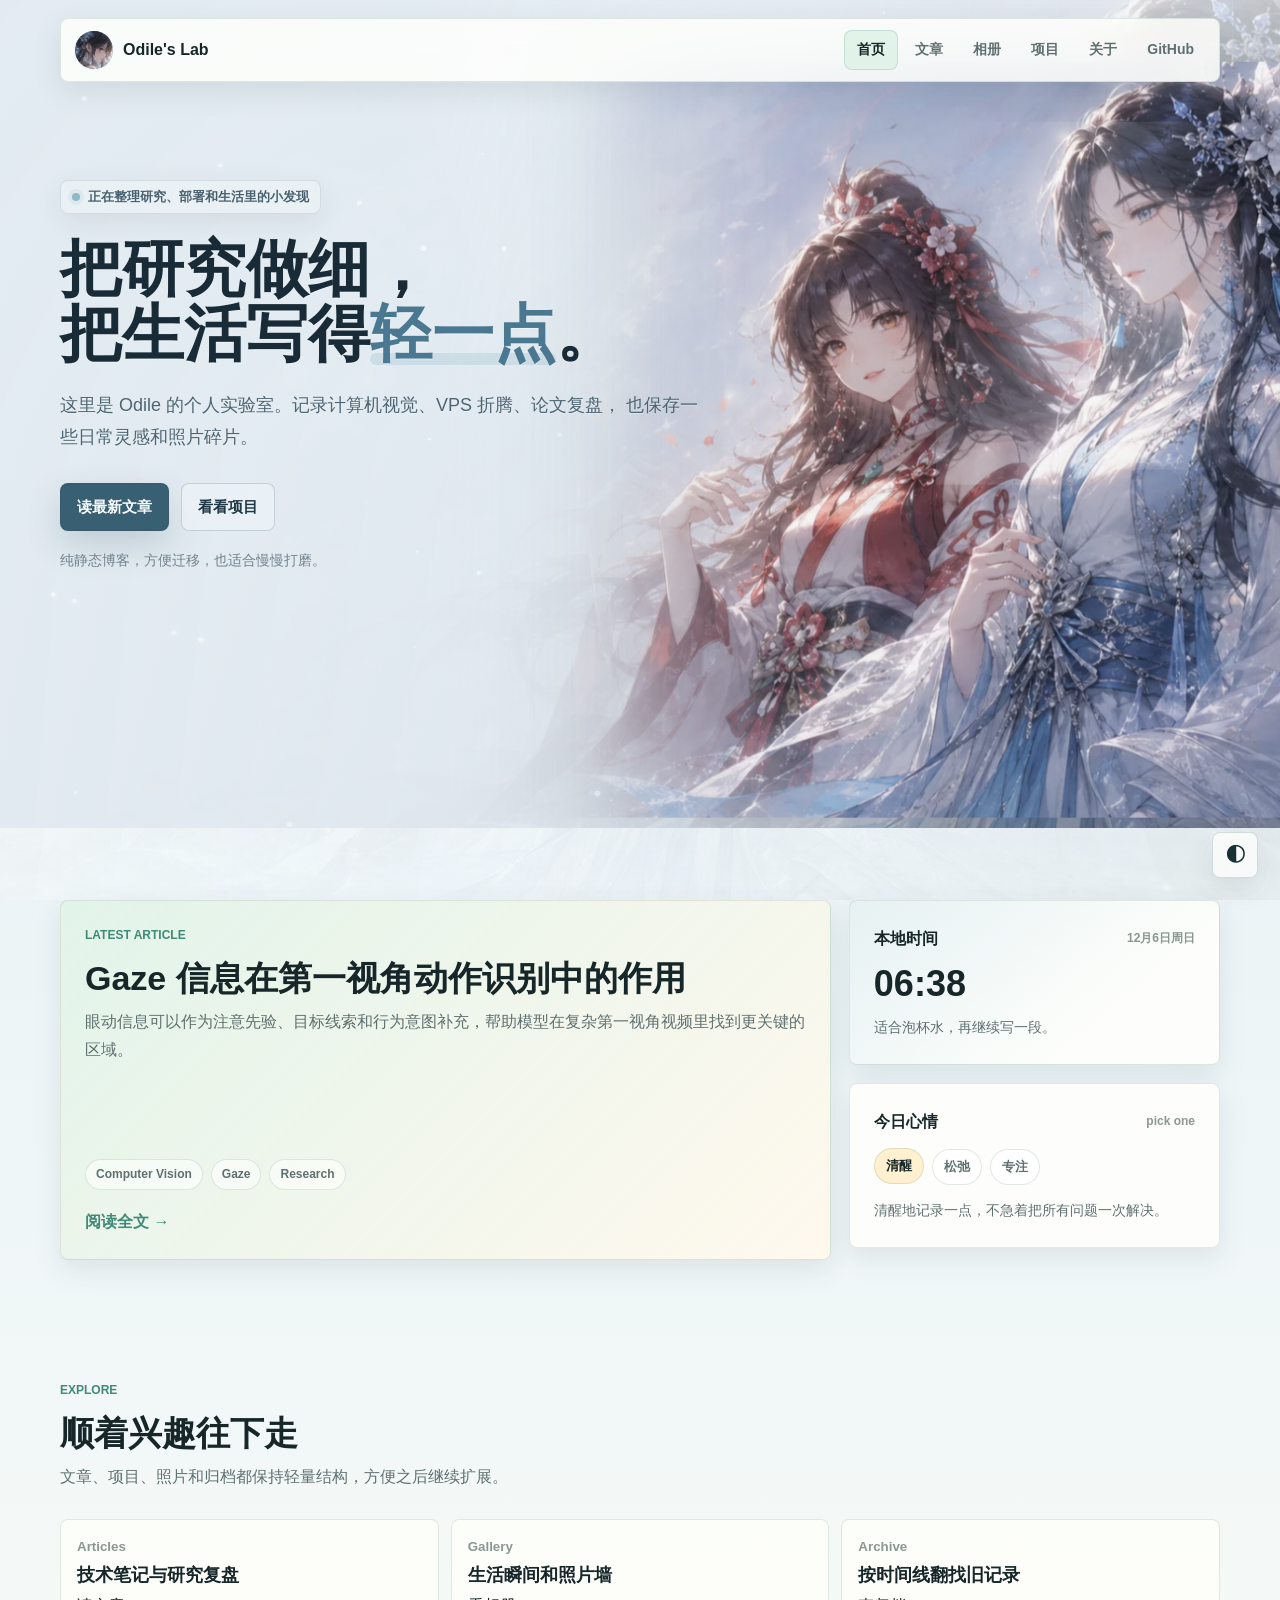
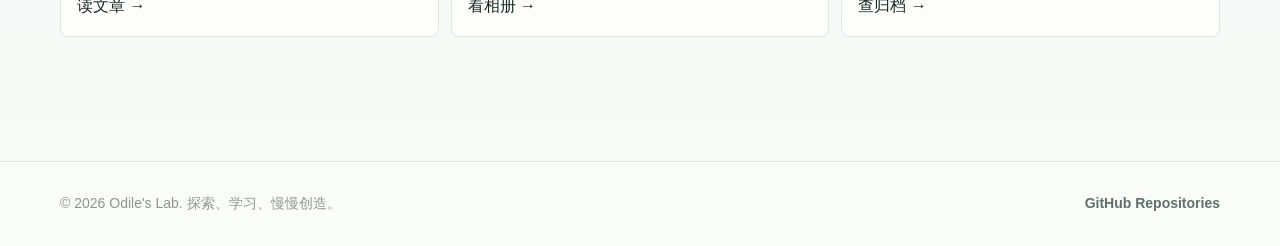
==== commit 87e4900f: "Enhance ambient themes and effects" ====
--- a/index.html
+++ b/index.html
@@ -9,9 +9,9 @@
   <link rel="apple-touch-icon" href="./tx/1.jpg">
   <link rel="preload" as="image" href="./pictures/hero-bg.webp" type="image/webp" fetchpriority="high">
   <link rel="preload" as="image" href="./pictures/character-guqinghan-hutao.webp" type="image/webp" fetchpriority="high">
-  <link rel="stylesheet" href="./assets/css/modern.css">
+  <link rel="stylesheet" href="./assets/css/modern.css?v=ambient-expanded-styles-20260609">
   <link rel="stylesheet" href="./assets/config/backgrounds.css">
-  <script src="./assets/js/main.js" defer></script>
+  <script src="./assets/js/main.js?v=ambient-expanded-styles-20260609" defer></script>
 </head>
 <body data-page="home">
   <a class="skip-link" href="#main">跳到主要内容</a>
--- a/assets/css/modern.css
+++ b/assets/css/modern.css
@@ -245,14 +245,118 @@
   --burst-color: #e8f7ff;
 }
 
-body[data-bg-skin="aurora"] {
+body[data-bg-skin="frost-dark"] {
+  --page-bg: linear-gradient(180deg, #cbdbe7 0%, #b9ccd9 48%, #dce8ee 100%);
   --skin-overlay:
-    linear-gradient(112deg, rgba(24, 91, 105, 0.26) 0%, rgba(24, 91, 105, 0.08) 32%, transparent 58%),
-    linear-gradient(74deg, transparent 15%, rgba(131, 244, 218, 0.26) 32%, rgba(255, 210, 143, 0.16) 48%, transparent 66%),
-    linear-gradient(160deg, rgba(20, 40, 64, 0.34), rgba(44, 118, 118, 0.16) 56%, rgba(255, 248, 228, 0.14));
-  --bg-skin-filter: brightness(0.94) saturate(1.22) contrast(1.03);
-  --header-skin-filter: brightness(0.96) saturate(1.2) contrast(1.02);
-  --burst-color: #83f4da;
+    radial-gradient(circle at 78% 13%, rgba(157, 202, 228, 0.32), transparent 27%),
+    radial-gradient(circle at 18% 78%, rgba(49, 100, 132, 0.18), transparent 34%),
+    linear-gradient(125deg, rgba(36, 74, 104, 0.3), rgba(92, 135, 163, 0.18) 48%, rgba(238, 247, 250, 0.16)),
+    linear-gradient(180deg, rgba(17, 45, 69, 0.24), rgba(209, 224, 232, 0.2));
+  --bg-skin-filter: brightness(0.82) saturate(0.96) contrast(1.06);
+  --header-skin-filter: brightness(0.84) saturate(0.98) contrast(1.05);
+  --accent-primary: #2f718f;
+  --accent-secondary: #bd7b6f;
+  --accent-success: #4e9b90;
+  --accent-warning: #b7893b;
+  --burst-color: #9fcfe2;
+}
+
+body[data-bg-skin="fog-blue"] {
+  --page-bg: linear-gradient(180deg, #dfeaf0 0%, #cddde6 48%, #edf4f6 100%);
+  --skin-overlay:
+    radial-gradient(circle at 20% 18%, rgba(255, 255, 255, 0.4), transparent 28%),
+    radial-gradient(circle at 82% 14%, rgba(151, 193, 222, 0.24), transparent 30%),
+    linear-gradient(128deg, rgba(176, 206, 224, 0.2), rgba(242, 248, 250, 0.32) 54%, rgba(197, 218, 228, 0.2)),
+    linear-gradient(180deg, rgba(234, 244, 248, 0.34), rgba(212, 229, 237, 0.34));
+  --bg-skin-filter: saturate(0.72) brightness(1.06) contrast(0.98);
+  --header-skin-filter: saturate(0.76) brightness(1.05) contrast(0.98);
+  --accent-primary: #4f88a3;
+  --accent-secondary: #b58c9b;
+  --accent-success: #68a99f;
+  --accent-warning: #bc9662;
+  --burst-color: #d9eef8;
+}
+
+body[data-bg-skin="dusk-purple"] {
+  --skin-overlay:
+    radial-gradient(circle at 76% 16%, rgba(179, 147, 236, 0.28), transparent 30%),
+    radial-gradient(circle at 18% 78%, rgba(247, 185, 207, 0.16), transparent 34%),
+    linear-gradient(138deg, rgba(28, 24, 52, 0.4), rgba(64, 45, 86, 0.5) 58%, rgba(20, 22, 42, 0.6));
+  --bg-skin-filter: brightness(0.66) saturate(0.98) contrast(1.14);
+  --header-skin-filter: brightness(0.68) saturate(1) contrast(1.12);
+  --burst-color: #d7b7ff;
+}
+
+body[data-bg-skin="warm-night"] {
+  --skin-overlay:
+    radial-gradient(circle at 76% 18%, rgba(238, 196, 142, 0.2), transparent 29%),
+    radial-gradient(circle at 16% 74%, rgba(181, 111, 132, 0.18), transparent 34%),
+    linear-gradient(145deg, rgba(22, 18, 25, 0.36), rgba(36, 28, 43, 0.58) 60%, rgba(12, 14, 24, 0.68));
+  --bg-skin-filter: sepia(0.08) brightness(0.62) saturate(0.96) contrast(1.16);
+  --header-skin-filter: sepia(0.08) brightness(0.66) saturate(0.98) contrast(1.14);
+  --burst-color: #f0cfa1;
+}
+
+body[data-bg-skin="morning-mist"] {
+  --page-bg: linear-gradient(180deg, #eef4ef 0%, #dfe9e2 48%, #f6f4ed 100%);
+  --skin-overlay:
+    radial-gradient(circle at 18% 18%, rgba(255, 255, 255, 0.5), transparent 30%),
+    radial-gradient(circle at 82% 12%, rgba(172, 207, 198, 0.24), transparent 31%),
+    linear-gradient(125deg, rgba(211, 229, 219, 0.34), rgba(247, 246, 236, 0.32) 58%, rgba(190, 214, 211, 0.18));
+  --bg-skin-filter: saturate(0.76) brightness(1.12) contrast(0.94);
+  --header-skin-filter: saturate(0.8) brightness(1.1) contrast(0.95);
+  --accent-primary: #5e938a;
+  --accent-secondary: #c28d8f;
+  --accent-success: #6fae88;
+  --accent-warning: #bc9b55;
+  --burst-color: #e9f3ec;
+}
+
+body[data-bg-skin="sea-salt"] {
+  --page-bg: linear-gradient(180deg, #e8f5f4 0%, #d7eaea 48%, #f4f8f5 100%);
+  --skin-overlay:
+    radial-gradient(circle at 18% 18%, rgba(255, 255, 255, 0.42), transparent 27%),
+    radial-gradient(circle at 78% 14%, rgba(123, 207, 217, 0.26), transparent 31%),
+    linear-gradient(128deg, rgba(188, 225, 222, 0.28), rgba(248, 250, 242, 0.28) 56%, rgba(137, 191, 208, 0.18));
+  --bg-skin-filter: saturate(0.82) brightness(1.08) contrast(0.96);
+  --header-skin-filter: saturate(0.86) brightness(1.06) contrast(0.97);
+  --accent-primary: #438d99;
+  --accent-secondary: #c99474;
+  --accent-success: #61aa93;
+  --accent-warning: #bc9b55;
+  --burst-color: #d8f5f1;
+}
+
+body[data-bg-skin="deep-forest"] {
+  --skin-overlay:
+    radial-gradient(circle at 76% 16%, rgba(130, 202, 132, 0.18), transparent 30%),
+    radial-gradient(circle at 18% 78%, rgba(224, 176, 96, 0.12), transparent 34%),
+    linear-gradient(142deg, rgba(9, 24, 19, 0.42), rgba(15, 43, 32, 0.62) 62%, rgba(8, 17, 16, 0.7));
+  --bg-skin-filter: brightness(0.56) saturate(0.94) contrast(1.16);
+  --header-skin-filter: brightness(0.6) saturate(0.96) contrast(1.14);
+  --burst-color: #aacd88;
+}
+
+body[data-bg-skin="carbon"] {
+  --skin-overlay:
+    radial-gradient(circle at 80% 16%, rgba(128, 164, 184, 0.16), transparent 30%),
+    radial-gradient(circle at 18% 78%, rgba(106, 132, 148, 0.12), transparent 34%),
+    repeating-linear-gradient(90deg, rgba(255, 255, 255, 0.026) 0 1px, transparent 1px 72px),
+    linear-gradient(145deg, rgba(12, 15, 18, 0.42), rgba(24, 29, 34, 0.64) 64%, rgba(9, 11, 13, 0.72));
+  --bg-skin-filter: grayscale(0.12) brightness(0.54) saturate(0.78) contrast(1.2);
+  --header-skin-filter: grayscale(0.1) brightness(0.58) saturate(0.8) contrast(1.18);
+  --burst-color: #b8d7e8;
+}
+
+body[data-bg-skin="rain-night"] {
+  --skin-overlay:
+    repeating-linear-gradient(112deg, rgba(210, 232, 255, 0.055) 0 1px, transparent 1px 38px),
+    radial-gradient(circle at 76% 16%, rgba(94, 154, 215, 0.22), transparent 30%),
+    radial-gradient(circle at 20% 78%, rgba(81, 202, 188, 0.12), transparent 34%),
+    linear-gradient(145deg, rgba(7, 16, 30, 0.4), rgba(13, 29, 48, 0.64) 64%, rgba(6, 11, 22, 0.74));
+  --bg-skin-filter: brightness(0.56) saturate(0.9) contrast(1.18);
+  --header-skin-filter: brightness(0.6) saturate(0.92) contrast(1.16);
+  --burst-color: #9ec8ff;
 }
 
 body[data-bg-skin="dark"],
@@ -307,6 +411,76 @@
   --gradient-accent: linear-gradient(135deg, #caa06a 0%, #f0d58c 100%);
 }
 
+body:is([data-bg-skin="dusk-purple"], [data-bg-skin="warm-night"], [data-bg-skin="deep-forest"], [data-bg-skin="carbon"], [data-bg-skin="rain-night"]) {
+  --surface: rgba(14, 22, 30, 0.78);
+  --surface-strong: #121a24;
+  --surface-muted: rgba(20, 31, 42, 0.76);
+  --glass-bg: rgba(13, 21, 30, 0.72);
+  --glass-border: rgba(190, 216, 232, 0.18);
+  --glass-highlight: rgba(255, 255, 255, 0.08);
+  --border-subtle: rgba(198, 220, 234, 0.16);
+  --border-medium: rgba(198, 220, 234, 0.28);
+  --text-primary: #eef6f8;
+  --text-secondary: #b6c7cf;
+  --text-tertiary: #82949f;
+  --ink: #f7fbfc;
+  --shadow-sm: 0 1px 2px rgba(0, 0, 0, 0.18);
+  --shadow-md: 0 14px 34px rgba(0, 0, 0, 0.24);
+  --shadow-lg: 0 22px 58px rgba(0, 0, 0, 0.32);
+  --shadow-xl: 0 34px 86px rgba(0, 0, 0, 0.38);
+  color-scheme: dark;
+}
+
+body[data-bg-skin="dusk-purple"] {
+  --page-bg: linear-gradient(180deg, #111228 0%, #271f3f 48%, #151424 100%);
+  --accent-primary: #c7b4ff;
+  --accent-secondary: #f0a9c4;
+  --accent-success: #8ee3d1;
+  --accent-warning: #f0d58c;
+  --gradient-primary: linear-gradient(135deg, #c7b4ff 0%, #8ecbff 100%);
+  --gradient-accent: linear-gradient(135deg, #f0a9c4 0%, #f0d58c 100%);
+}
+
+body[data-bg-skin="warm-night"] {
+  --page-bg: linear-gradient(180deg, #111018 0%, #251b28 48%, #121521 100%);
+  --accent-primary: #f0cfa1;
+  --accent-secondary: #d99ab4;
+  --accent-success: #a9d6b4;
+  --accent-warning: #f0d58c;
+  --gradient-primary: linear-gradient(135deg, #f0cfa1 0%, #d99ab4 100%);
+  --gradient-accent: linear-gradient(135deg, #d99ab4 0%, #f0d58c 100%);
+}
+
+body[data-bg-skin="deep-forest"] {
+  --page-bg: linear-gradient(180deg, #071411 0%, #10271d 48%, #0b1513 100%);
+  --accent-primary: #9fd6b4;
+  --accent-secondary: #d6ad74;
+  --accent-success: #8ed79a;
+  --accent-warning: #e0c066;
+  --gradient-primary: linear-gradient(135deg, #9fd6b4 0%, #7ad7ce 100%);
+  --gradient-accent: linear-gradient(135deg, #d6ad74 0%, #e0c066 100%);
+}
+
+body[data-bg-skin="carbon"] {
+  --page-bg: linear-gradient(180deg, #0a0d10 0%, #171d22 50%, #0c0f12 100%);
+  --accent-primary: #b8d7e8;
+  --accent-secondary: #c0b5a4;
+  --accent-success: #9fd6b4;
+  --accent-warning: #dbc98a;
+  --gradient-primary: linear-gradient(135deg, #b8d7e8 0%, #9baebb 100%);
+  --gradient-accent: linear-gradient(135deg, #c0b5a4 0%, #dbc98a 100%);
+}
+
+body[data-bg-skin="rain-night"] {
+  --page-bg: linear-gradient(180deg, #07101d 0%, #10243a 48%, #07101c 100%);
+  --accent-primary: #9ec8ff;
+  --accent-secondary: #8ee3d1;
+  --accent-success: #8ed79a;
+  --accent-warning: #d8c07a;
+  --gradient-primary: linear-gradient(135deg, #9ec8ff 0%, #8ee3d1 100%);
+  --gradient-accent: linear-gradient(135deg, #8ee3d1 0%, #d8c07a 100%);
+}
+
 .pointer-trail-layer {
   position: fixed;
   inset: 0;
@@ -433,6 +607,10 @@
 
 .ambient-group:first-of-type .ambient-options {
   grid-template-columns: repeat(5, minmax(0, 1fr));
+}
+
+.ambient-group:last-of-type .ambient-options {
+  grid-template-columns: repeat(3, minmax(0, 1fr));
 }
 
 .ambient-chip {
@@ -1617,6 +1795,50 @@
   text-shadow: 0 1px 0 rgba(0, 0, 0, 0.32);
 }
 
+body:is([data-bg-skin="dusk-purple"], [data-bg-skin="warm-night"], [data-bg-skin="deep-forest"], [data-bg-skin="carbon"], [data-bg-skin="rain-night"]) .nav-wrapper .nav,
+body:is([data-bg-skin="dusk-purple"], [data-bg-skin="warm-night"], [data-bg-skin="deep-forest"], [data-bg-skin="carbon"], [data-bg-skin="rain-night"]) .ambient-popover,
+body:is([data-bg-skin="dusk-purple"], [data-bg-skin="warm-night"], [data-bg-skin="deep-forest"], [data-bg-skin="carbon"], [data-bg-skin="rain-night"]) .site-footer,
+body:is([data-bg-skin="dusk-purple"], [data-bg-skin="warm-night"], [data-bg-skin="deep-forest"], [data-bg-skin="carbon"], [data-bg-skin="rain-night"]) .page-footer {
+  color: var(--text-primary);
+  border-color: var(--glass-border) !important;
+  background: var(--glass-bg) !important;
+  box-shadow: var(--shadow-md);
+}
+
+body:is([data-bg-skin="dusk-purple"], [data-bg-skin="warm-night"], [data-bg-skin="deep-forest"], [data-bg-skin="carbon"], [data-bg-skin="rain-night"]) :is(.story-card, .mini-widget, .glass-card, .bento-item, .feature-card, .project-card, .post-card, .article-card, .highlight-box, .prose-card, .info-panel, .not-found-card, .toc-wrapper, .stat-card) {
+  color: var(--text-primary);
+  border-color: var(--glass-border) !important;
+  background: var(--glass-bg) !important;
+  box-shadow: var(--shadow-md);
+  backdrop-filter: blur(16px) saturate(130%);
+}
+
+body:is([data-bg-skin="dusk-purple"], [data-bg-skin="warm-night"], [data-bg-skin="deep-forest"], [data-bg-skin="carbon"], [data-bg-skin="rain-night"]) :is(.ambient-toggle, .ambient-close, .ambient-chip) {
+  color: var(--text-secondary);
+  border-color: var(--glass-border);
+  background: rgba(255, 255, 255, 0.06);
+}
+
+body:is([data-bg-skin="dusk-purple"], [data-bg-skin="warm-night"], [data-bg-skin="deep-forest"], [data-bg-skin="carbon"], [data-bg-skin="rain-night"]) :is(.ambient-chip:hover, .ambient-chip.is-active, .nav-links a:hover, .nav-links a.is-active) {
+  color: var(--ink);
+  border-color: var(--border-medium);
+  background: rgba(255, 255, 255, 0.1);
+}
+
+body:is([data-bg-skin="dusk-purple"], [data-bg-skin="warm-night"], [data-bg-skin="deep-forest"], [data-bg-skin="carbon"], [data-bg-skin="rain-night"]) .page-header-content h1 {
+  color: var(--ink);
+  text-shadow:
+    0 1px 0 rgba(0, 0, 0, 0.45),
+    0 16px 42px rgba(0, 0, 0, 0.38);
+}
+
+body:is([data-bg-skin="dusk-purple"], [data-bg-skin="warm-night"], [data-bg-skin="deep-forest"], [data-bg-skin="carbon"], [data-bg-skin="rain-night"]) .page-header-content :is(p, .hero-badge) {
+  color: var(--text-secondary);
+  border-color: var(--glass-border);
+  background: rgba(12, 18, 26, 0.34);
+  text-shadow: 0 1px 0 rgba(0, 0, 0, 0.32);
+}
+
 .page-main {
   min-height: 100vh;
 }
@@ -2691,6 +2913,10 @@
     grid-template-columns: repeat(5, minmax(0, 1fr));
   }
 
+  .ambient-group:last-of-type .ambient-options {
+    grid-template-columns: repeat(3, minmax(0, 1fr));
+  }
+
   .ambient-chip {
     min-height: 29px;
     padding: 4px 5px;
@@ -2919,46 +3145,399 @@
   mix-blend-mode: screen;
 }
 
-body[data-bg-skin="aurora"] .home-hero.anime-hero {
-  background: #dfecef;
-}
-
-body[data-bg-skin="aurora"] .anime-hero .hero-tone-layer {
+.ambient-scene-layer {
+  position: fixed;
+  top: 0;
+  left: 0;
+  z-index: 2;
+  width: 100%;
+  height: min(68vh, 660px);
+  pointer-events: none;
+  opacity: 0.96;
+  mix-blend-mode: screen;
+  filter: drop-shadow(0 0 22px rgba(126, 198, 255, 0.58));
+}
+
+body[data-hero-scene="meteor"] .page-header-particles {
+  opacity: 1;
+  mix-blend-mode: screen;
+  filter: drop-shadow(0 0 24px rgba(126, 198, 255, 0.64));
+}
+
+body[data-hero-scene="meteor"] .ambient-scene-layer {
+  opacity: 1;
+  filter: drop-shadow(0 0 24px rgba(126, 198, 255, 0.64));
+}
+
+body[data-bg-skin="frost-dark"] .home-hero.anime-hero {
+  background: #b9cbd8;
+}
+
+body[data-bg-skin="frost-dark"] .anime-hero .hero-bg-layer img {
+  filter: saturate(0.74) contrast(1.03) brightness(0.8);
+}
+
+body[data-bg-skin="frost-dark"] .anime-hero .hero-tone-layer {
   background:
-    linear-gradient(90deg, rgba(230, 240, 241, 0.98) 0%, rgba(230, 240, 241, 0.9) 34%, rgba(230, 240, 241, 0.68) 56%, rgba(230, 240, 241, 0.22) 78%, rgba(230, 240, 241, 0.03) 100%),
-    linear-gradient(118deg, rgba(131, 244, 218, 0.28) 10%, transparent 44%),
-    linear-gradient(68deg, transparent 22%, rgba(255, 210, 143, 0.22) 46%, rgba(169, 201, 255, 0.2) 68%, transparent 88%),
-    linear-gradient(180deg, rgba(250, 253, 252, 0.68) 0%, rgba(203, 222, 225, 0.26) 54%, rgba(22, 40, 54, 0.18) 100%),
-    repeating-linear-gradient(90deg, rgba(255, 255, 255, 0.07) 0 1px, transparent 1px 88px);
-}
-
-body[data-bg-skin="aurora"] .anime-hero .hero-tone-layer::after {
+    linear-gradient(90deg, rgba(209, 224, 232, 0.96) 0%, rgba(195, 214, 224, 0.9) 34%, rgba(109, 142, 164, 0.7) 58%, rgba(48, 79, 102, 0.32) 78%, rgba(25, 50, 72, 0.08) 100%),
+    linear-gradient(120deg, rgba(35, 75, 106, 0.28) 0%, rgba(132, 174, 198, 0.16) 42%, transparent 74%),
+    linear-gradient(180deg, rgba(238, 246, 249, 0.42) 0%, rgba(118, 151, 172, 0.24) 54%, rgba(20, 43, 64, 0.28) 100%),
+    repeating-linear-gradient(90deg, rgba(255, 255, 255, 0.055) 0 1px, transparent 1px 88px);
+}
+
+body[data-bg-skin="frost-dark"] .anime-hero .hero-particle-layer {
+  opacity: 0.5;
+}
+
+body[data-bg-skin="frost-dark"] .anime-hero .hero-badge {
+  color: #24485a;
+  border-color: rgba(49, 94, 120, 0.24);
+  background: rgba(223, 235, 241, 0.72);
+}
+
+body[data-bg-skin="frost-dark"] .anime-hero .hero-badge-dot {
+  background: #5e9eb8;
+  box-shadow: 0 0 0 4px rgba(94, 158, 184, 0.18);
+}
+
+body[data-bg-skin="frost-dark"] .anime-hero .hero-title {
+  color: #132d3b;
+  text-shadow: 0 1px 0 rgba(255, 255, 255, 0.34);
+}
+
+body[data-bg-skin="frost-dark"] .anime-hero .title-scribble {
+  color: #2f718f;
+}
+
+body[data-bg-skin="frost-dark"] .anime-hero .title-scribble::after {
+  background: rgba(113, 159, 184, 0.34);
+}
+
+body[data-bg-skin="frost-dark"] .anime-hero .hero-subtitle {
+  color: #38576a;
+}
+
+body[data-bg-skin="frost-dark"] .anime-hero .hero-note {
+  color: rgba(48, 75, 90, 0.76);
+}
+
+body[data-bg-skin="frost-dark"] .anime-hero .btn-primary {
+  background: #275c74;
+  box-shadow: 0 14px 34px rgba(27, 71, 94, 0.24);
+}
+
+body[data-bg-skin="frost-dark"] .anime-hero .btn-primary:hover {
+  background: #214f67;
+}
+
+body[data-bg-skin="frost-dark"] .anime-hero .btn-secondary {
+  color: #173446;
+  border-color: rgba(42, 82, 106, 0.3);
+  background: rgba(220, 234, 241, 0.7);
+}
+
+body[data-hero-scene="meteor"] .home-hero.anime-hero {
+  background: #162335;
+}
+
+body[data-hero-scene="meteor"] .anime-hero .hero-bg-layer img {
+  filter: saturate(0.82) contrast(1.08) brightness(0.68);
+}
+
+body[data-hero-scene="meteor"] .anime-hero .hero-tone-layer {
+  background:
+    linear-gradient(90deg, rgba(236, 244, 242, 0.98) 0%, rgba(236, 244, 242, 0.92) 34%, rgba(189, 210, 211, 0.58) 58%, rgba(28, 43, 63, 0.48) 80%, rgba(9, 14, 30, 0.78) 100%),
+    linear-gradient(118deg, rgba(126, 198, 255, 0.28) 10%, transparent 44%),
+    linear-gradient(68deg, transparent 20%, rgba(232, 247, 255, 0.22) 44%, rgba(169, 201, 255, 0.3) 68%, transparent 88%),
+    linear-gradient(180deg, rgba(246, 251, 249, 0.46) 0%, rgba(42, 65, 88, 0.36) 54%, rgba(5, 9, 22, 0.72) 100%),
+    repeating-linear-gradient(90deg, rgba(255, 255, 255, 0.055) 0 1px, transparent 1px 88px);
+}
+
+body[data-hero-scene="meteor"] .anime-hero .hero-tone-layer::after {
   position: absolute;
   inset: 0;
   content: "";
   background:
-    linear-gradient(72deg, transparent 18%, rgba(99, 216, 192, 0.16) 33%, transparent 52%),
-    linear-gradient(102deg, transparent 24%, rgba(255, 210, 143, 0.12) 43%, rgba(169, 201, 255, 0.15) 58%, transparent 76%);
-  opacity: 0.82;
+    linear-gradient(72deg, transparent 14%, rgba(126, 198, 255, 0.26) 33%, transparent 52%),
+    linear-gradient(102deg, transparent 22%, rgba(232, 247, 255, 0.16) 43%, rgba(169, 201, 255, 0.26) 58%, transparent 76%);
+  opacity: 0.92;
   transform: translate3d(-2%, 0, 0);
-  animation: auroraSweep 9s ease-in-out infinite alternate;
-}
-
-body[data-bg-skin="aurora"] .anime-hero .hero-particle-layer {
-  opacity: 0.82;
-}
-
-body[data-bg-skin="aurora"] .anime-hero .hero-badge-dot {
-  background: #63d8c0;
-  box-shadow: 0 0 0 4px rgba(99, 216, 192, 0.18), 0 0 18px rgba(99, 216, 192, 0.34);
-}
-
-body[data-bg-skin="aurora"] .anime-hero .btn-primary {
+  animation: meteorSweep 9s ease-in-out infinite alternate;
+}
+
+body[data-hero-scene="meteor"] .anime-hero .hero-particle-layer {
+  z-index: 4;
+  opacity: 1;
+  mix-blend-mode: normal;
+  filter: drop-shadow(0 0 28px rgba(126, 198, 255, 0.68));
+}
+
+body[data-hero-scene="meteor"] .anime-hero .hero-badge-dot {
+  background: #7ec6ff;
+  box-shadow: 0 0 0 4px rgba(126, 198, 255, 0.2), 0 0 20px rgba(126, 198, 255, 0.42);
+}
+
+body[data-hero-scene="meteor"] .anime-hero .btn-primary {
   background: #2f6e71;
   box-shadow: 0 14px 34px rgba(47, 110, 113, 0.2);
 }
 
-@keyframes auroraSweep {
+body[data-hero-scene="snow"] .page-header-particles {
+  opacity: 0.82;
+  filter: drop-shadow(0 0 18px rgba(225, 242, 255, 0.5));
+}
+
+body[data-hero-scene="snow"] .ambient-scene-layer {
+  opacity: 0.98;
+  filter: drop-shadow(0 0 20px rgba(225, 242, 255, 0.52));
+}
+
+body[data-hero-scene="snow"] .anime-hero .hero-particle-layer {
+  opacity: 0.76;
+  filter: drop-shadow(0 0 16px rgba(225, 242, 255, 0.42));
+}
+
+body[data-hero-scene="fireflies"] .page-header-particles,
+body[data-hero-scene="fireflies"] .ambient-scene-layer {
+  opacity: 1;
+  filter: drop-shadow(0 0 22px rgba(248, 233, 134, 0.5));
+}
+
+body[data-hero-scene="sakura"] .page-header-particles,
+body[data-hero-scene="sakura"] .ambient-scene-layer {
+  opacity: 1;
+  filter: drop-shadow(0 0 20px rgba(247, 185, 207, 0.48));
+}
+
+body[data-hero-scene="aurora"] .page-header-particles,
+body[data-hero-scene="aurora"] .ambient-scene-layer,
+body[data-hero-scene="stardust"] .page-header-particles,
+body[data-hero-scene="stardust"] .ambient-scene-layer,
+body[data-hero-scene="galaxy"] .page-header-particles,
+body[data-hero-scene="galaxy"] .ambient-scene-layer {
+  opacity: 1;
+  filter: drop-shadow(0 0 28px rgba(126, 198, 255, 0.68));
+}
+
+body[data-hero-scene="lightdust"] .page-header-particles,
+body[data-hero-scene="lightdust"] .ambient-scene-layer {
+  opacity: 0.96;
+  filter: drop-shadow(0 0 22px rgba(255, 246, 206, 0.52));
+}
+
+body[data-hero-scene="ocean"] .page-header-particles,
+body[data-hero-scene="ocean"] .ambient-scene-layer {
+  opacity: 1;
+  filter: drop-shadow(0 0 30px rgba(139, 245, 221, 0.66));
+}
+
+body[data-hero-scene="moonlight"] .page-header-particles,
+body[data-hero-scene="moonlight"] .ambient-scene-layer {
+  opacity: 1;
+  filter: drop-shadow(0 0 26px rgba(205, 230, 255, 0.58));
+}
+
+body[data-hero-scene="autumn"] .page-header-particles,
+body[data-hero-scene="autumn"] .ambient-scene-layer {
+  opacity: 1;
+  filter: drop-shadow(0 0 20px rgba(217, 154, 78, 0.46));
+}
+
+body[data-hero-scene="fireflies"] .home-hero.anime-hero {
+  background: #10251f;
+}
+
+body[data-hero-scene="fireflies"] .anime-hero .hero-bg-layer img {
+  filter: saturate(0.84) contrast(1.05) brightness(0.56);
+}
+
+body[data-hero-scene="fireflies"] .anime-hero .hero-tone-layer {
+  background:
+    linear-gradient(90deg, rgba(236, 244, 238, 0.96) 0%, rgba(216, 232, 217, 0.78) 36%, rgba(42, 79, 62, 0.52) 68%, rgba(12, 30, 25, 0.78) 100%),
+    linear-gradient(116deg, rgba(248, 233, 134, 0.2) 8%, transparent 42%),
+    linear-gradient(180deg, rgba(243, 248, 238, 0.34) 0%, rgba(23, 54, 42, 0.42) 60%, rgba(8, 22, 18, 0.74) 100%);
+}
+
+body[data-hero-scene="sakura"] .home-hero.anime-hero {
+  background: #eef4f1;
+}
+
+body[data-hero-scene="sakura"] .anime-hero .hero-bg-layer img {
+  filter: saturate(0.9) contrast(0.98) brightness(1.04);
+}
+
+body[data-hero-scene="sakura"] .anime-hero .hero-tone-layer {
+  background:
+    linear-gradient(90deg, rgba(249, 246, 246, 0.98) 0%, rgba(249, 239, 242, 0.88) 38%, rgba(229, 201, 210, 0.5) 68%, rgba(198, 221, 218, 0.18) 100%),
+    linear-gradient(122deg, rgba(247, 185, 207, 0.28) 8%, transparent 48%),
+    linear-gradient(180deg, rgba(255, 250, 252, 0.5) 0%, rgba(220, 236, 232, 0.24) 100%);
+}
+
+body[data-hero-scene="aurora"] .home-hero.anime-hero {
+  background: #102432;
+}
+
+body[data-hero-scene="aurora"] .anime-hero .hero-bg-layer img {
+  filter: saturate(0.9) contrast(1.08) brightness(0.6);
+}
+
+body[data-hero-scene="aurora"] .anime-hero .hero-tone-layer {
+  background:
+    linear-gradient(90deg, rgba(232, 242, 239, 0.96) 0%, rgba(207, 228, 226, 0.82) 35%, rgba(36, 65, 75, 0.52) 70%, rgba(8, 20, 34, 0.8) 100%),
+    linear-gradient(114deg, rgba(92, 225, 197, 0.26) 8%, transparent 44%),
+    linear-gradient(68deg, transparent 18%, rgba(166, 195, 255, 0.2) 48%, rgba(130, 220, 255, 0.22) 72%, transparent 92%),
+    linear-gradient(180deg, rgba(238, 248, 245, 0.32) 0%, rgba(15, 42, 59, 0.56) 100%);
+}
+
+body[data-hero-scene="ocean"] .home-hero.anime-hero {
+  background: #10323a;
+}
+
+body[data-hero-scene="ocean"] .anime-hero .hero-bg-layer img {
+  filter: saturate(0.82) contrast(1.05) brightness(0.64);
+}
+
+body[data-hero-scene="ocean"] .anime-hero .hero-tone-layer {
+  background:
+    linear-gradient(90deg, rgba(232, 244, 242, 0.96) 0%, rgba(205, 232, 229, 0.78) 34%, rgba(31, 86, 93, 0.58) 70%, rgba(7, 34, 43, 0.84) 100%),
+    linear-gradient(112deg, rgba(139, 245, 221, 0.3) 12%, transparent 48%),
+    linear-gradient(180deg, rgba(242, 250, 248, 0.3) 0%, rgba(13, 59, 69, 0.68) 100%);
+}
+
+body[data-hero-scene="moonlight"] .home-hero.anime-hero {
+  background: #182837;
+}
+
+body[data-hero-scene="moonlight"] .anime-hero .hero-bg-layer img {
+  filter: saturate(0.72) contrast(1.02) brightness(0.66);
+}
+
+body[data-hero-scene="moonlight"] .anime-hero .hero-tone-layer {
+  background:
+    linear-gradient(90deg, rgba(238, 244, 244, 0.98) 0%, rgba(224, 235, 237, 0.78) 38%, rgba(58, 77, 92, 0.5) 72%, rgba(18, 31, 45, 0.78) 100%),
+    radial-gradient(circle at 72% 16%, rgba(255, 255, 255, 0.28), transparent 30%),
+    linear-gradient(180deg, rgba(242, 248, 249, 0.3) 0%, rgba(24, 43, 61, 0.58) 100%);
+}
+
+body[data-hero-scene="autumn"] .home-hero.anime-hero {
+  background: #efe8da;
+}
+
+body[data-hero-scene="autumn"] .anime-hero .hero-bg-layer img {
+  filter: saturate(0.96) contrast(1.02) brightness(0.92);
+}
+
+body[data-hero-scene="autumn"] .anime-hero .hero-tone-layer {
+  background:
+    linear-gradient(90deg, rgba(248, 243, 232, 0.98) 0%, rgba(242, 228, 202, 0.84) 38%, rgba(177, 124, 74, 0.42) 68%, rgba(69, 73, 54, 0.24) 100%),
+    linear-gradient(116deg, rgba(217, 154, 78, 0.28) 8%, transparent 48%),
+    linear-gradient(180deg, rgba(251, 247, 238, 0.38) 0%, rgba(155, 137, 92, 0.26) 100%);
+}
+
+body[data-hero-scene="stardust"] .home-hero.anime-hero {
+  background: #142433;
+}
+
+body[data-hero-scene="stardust"] .anime-hero .hero-bg-layer img {
+  filter: saturate(0.78) contrast(1.08) brightness(0.58);
+}
+
+body[data-hero-scene="stardust"] .anime-hero .hero-tone-layer {
+  background:
+    linear-gradient(90deg, rgba(234, 242, 244, 0.96) 0%, rgba(211, 226, 232, 0.78) 36%, rgba(35, 56, 77, 0.58) 70%, rgba(11, 20, 34, 0.84) 100%),
+    linear-gradient(112deg, rgba(126, 198, 255, 0.3) 8%, transparent 44%),
+    linear-gradient(68deg, transparent 18%, rgba(255, 240, 198, 0.18) 46%, rgba(169, 201, 255, 0.24) 72%, transparent 92%),
+    linear-gradient(180deg, rgba(238, 246, 248, 0.28) 0%, rgba(12, 24, 39, 0.66) 100%);
+}
+
+body[data-hero-scene="lightdust"] .home-hero.anime-hero {
+  background: #eef1e8;
+}
+
+body[data-hero-scene="lightdust"] .anime-hero .hero-bg-layer img {
+  filter: saturate(0.72) contrast(0.98) brightness(1.03);
+}
+
+body[data-hero-scene="lightdust"] .anime-hero .hero-tone-layer {
+  background:
+    linear-gradient(90deg, rgba(249, 248, 239, 0.98) 0%, rgba(244, 241, 222, 0.82) 38%, rgba(202, 218, 218, 0.42) 68%, rgba(180, 205, 215, 0.16) 100%),
+    linear-gradient(112deg, rgba(255, 246, 206, 0.34) 8%, transparent 46%),
+    linear-gradient(180deg, rgba(255, 252, 239, 0.44) 0%, rgba(221, 232, 230, 0.2) 100%);
+}
+
+body[data-hero-scene="galaxy"] .home-hero.anime-hero {
+  background: #111728;
+}
+
+body[data-hero-scene="galaxy"] .anime-hero .hero-bg-layer img {
+  filter: saturate(0.78) contrast(1.08) brightness(0.52);
+}
+
+body[data-hero-scene="galaxy"] .anime-hero .hero-tone-layer {
+  background:
+    linear-gradient(90deg, rgba(233, 239, 244, 0.96) 0%, rgba(211, 224, 232, 0.76) 34%, rgba(39, 45, 82, 0.62) 68%, rgba(9, 12, 28, 0.88) 100%),
+    linear-gradient(118deg, rgba(169, 201, 255, 0.28) 8%, transparent 42%),
+    linear-gradient(68deg, transparent 16%, rgba(242, 221, 255, 0.22) 45%, rgba(126, 198, 255, 0.24) 72%, transparent 92%),
+    linear-gradient(180deg, rgba(236, 244, 248, 0.22) 0%, rgba(17, 23, 48, 0.7) 100%);
+}
+
+body[data-hero-scene="fireflies"] .anime-hero .hero-particle-layer,
+body[data-hero-scene="aurora"] .anime-hero .hero-particle-layer,
+body[data-hero-scene="ocean"] .anime-hero .hero-particle-layer,
+body[data-hero-scene="moonlight"] .anime-hero .hero-particle-layer,
+body[data-hero-scene="stardust"] .anime-hero .hero-particle-layer,
+body[data-hero-scene="lightdust"] .anime-hero .hero-particle-layer,
+body[data-hero-scene="galaxy"] .anime-hero .hero-particle-layer {
+  z-index: 4;
+  opacity: 1;
+  mix-blend-mode: normal;
+}
+
+body[data-hero-scene="sakura"] .anime-hero .hero-particle-layer,
+body[data-hero-scene="autumn"] .anime-hero .hero-particle-layer {
+  z-index: 4;
+  opacity: 1;
+  mix-blend-mode: normal;
+}
+
+body[data-hero-scene="fireflies"] .anime-hero .hero-badge-dot {
+  background: #f8e986;
+  box-shadow: 0 0 0 4px rgba(248, 233, 134, 0.2), 0 0 20px rgba(248, 233, 134, 0.38);
+}
+
+body[data-hero-scene="sakura"] .anime-hero .hero-badge-dot {
+  background: #f7b9cf;
+  box-shadow: 0 0 0 4px rgba(247, 185, 207, 0.2), 0 0 18px rgba(247, 185, 207, 0.32);
+}
+
+body[data-hero-scene="aurora"] .anime-hero .hero-badge-dot,
+body[data-hero-scene="ocean"] .anime-hero .hero-badge-dot {
+  background: #8bf5dd;
+  box-shadow: 0 0 0 4px rgba(139, 245, 221, 0.18), 0 0 20px rgba(139, 245, 221, 0.38);
+}
+
+body[data-hero-scene="moonlight"] .anime-hero .hero-badge-dot,
+body[data-hero-scene="stardust"] .anime-hero .hero-badge-dot {
+  background: #cde6ff;
+  box-shadow: 0 0 0 4px rgba(205, 230, 255, 0.18), 0 0 20px rgba(205, 230, 255, 0.34);
+}
+
+body[data-hero-scene="lightdust"] .anime-hero .hero-badge-dot {
+  background: #fff3bd;
+  box-shadow: 0 0 0 4px rgba(255, 243, 189, 0.18), 0 0 20px rgba(255, 243, 189, 0.34);
+}
+
+body[data-hero-scene="galaxy"] .anime-hero .hero-badge-dot {
+  background: #c7b4ff;
+  box-shadow: 0 0 0 4px rgba(199, 180, 255, 0.18), 0 0 22px rgba(126, 198, 255, 0.38);
+}
+
+body[data-hero-scene="autumn"] .anime-hero .hero-badge-dot {
+  background: #d99a4e;
+  box-shadow: 0 0 0 4px rgba(217, 154, 78, 0.18), 0 0 18px rgba(217, 154, 78, 0.3);
+}
+
+@keyframes meteorSweep {
   0% {
     transform: translate3d(-3%, -1%, 0) skewX(-2deg);
     opacity: 0.68;
@@ -3248,6 +3827,18 @@
   .anime-hero .hero-particle-layer {
     opacity: 0.25;
   }
+
+  body[data-hero-scene="meteor"] .anime-hero .hero-tone-layer {
+    background:
+      linear-gradient(90deg, rgba(236, 244, 242, 0.98) 0%, rgba(236, 244, 242, 0.88) 54%, rgba(36, 53, 76, 0.56) 100%),
+      linear-gradient(118deg, rgba(126, 198, 255, 0.24) 8%, transparent 48%),
+      linear-gradient(68deg, transparent 18%, rgba(232, 247, 255, 0.18) 46%, rgba(169, 201, 255, 0.24) 72%, transparent 92%),
+      linear-gradient(180deg, rgba(246, 251, 249, 0.42) 0%, rgba(42, 65, 88, 0.34) 56%, rgba(5, 9, 22, 0.7) 100%);
+  }
+
+  body[data-hero-scene="meteor"] .anime-hero .hero-particle-layer {
+    opacity: 1;
+  }
 }
 
 @media (max-width: 430px) {
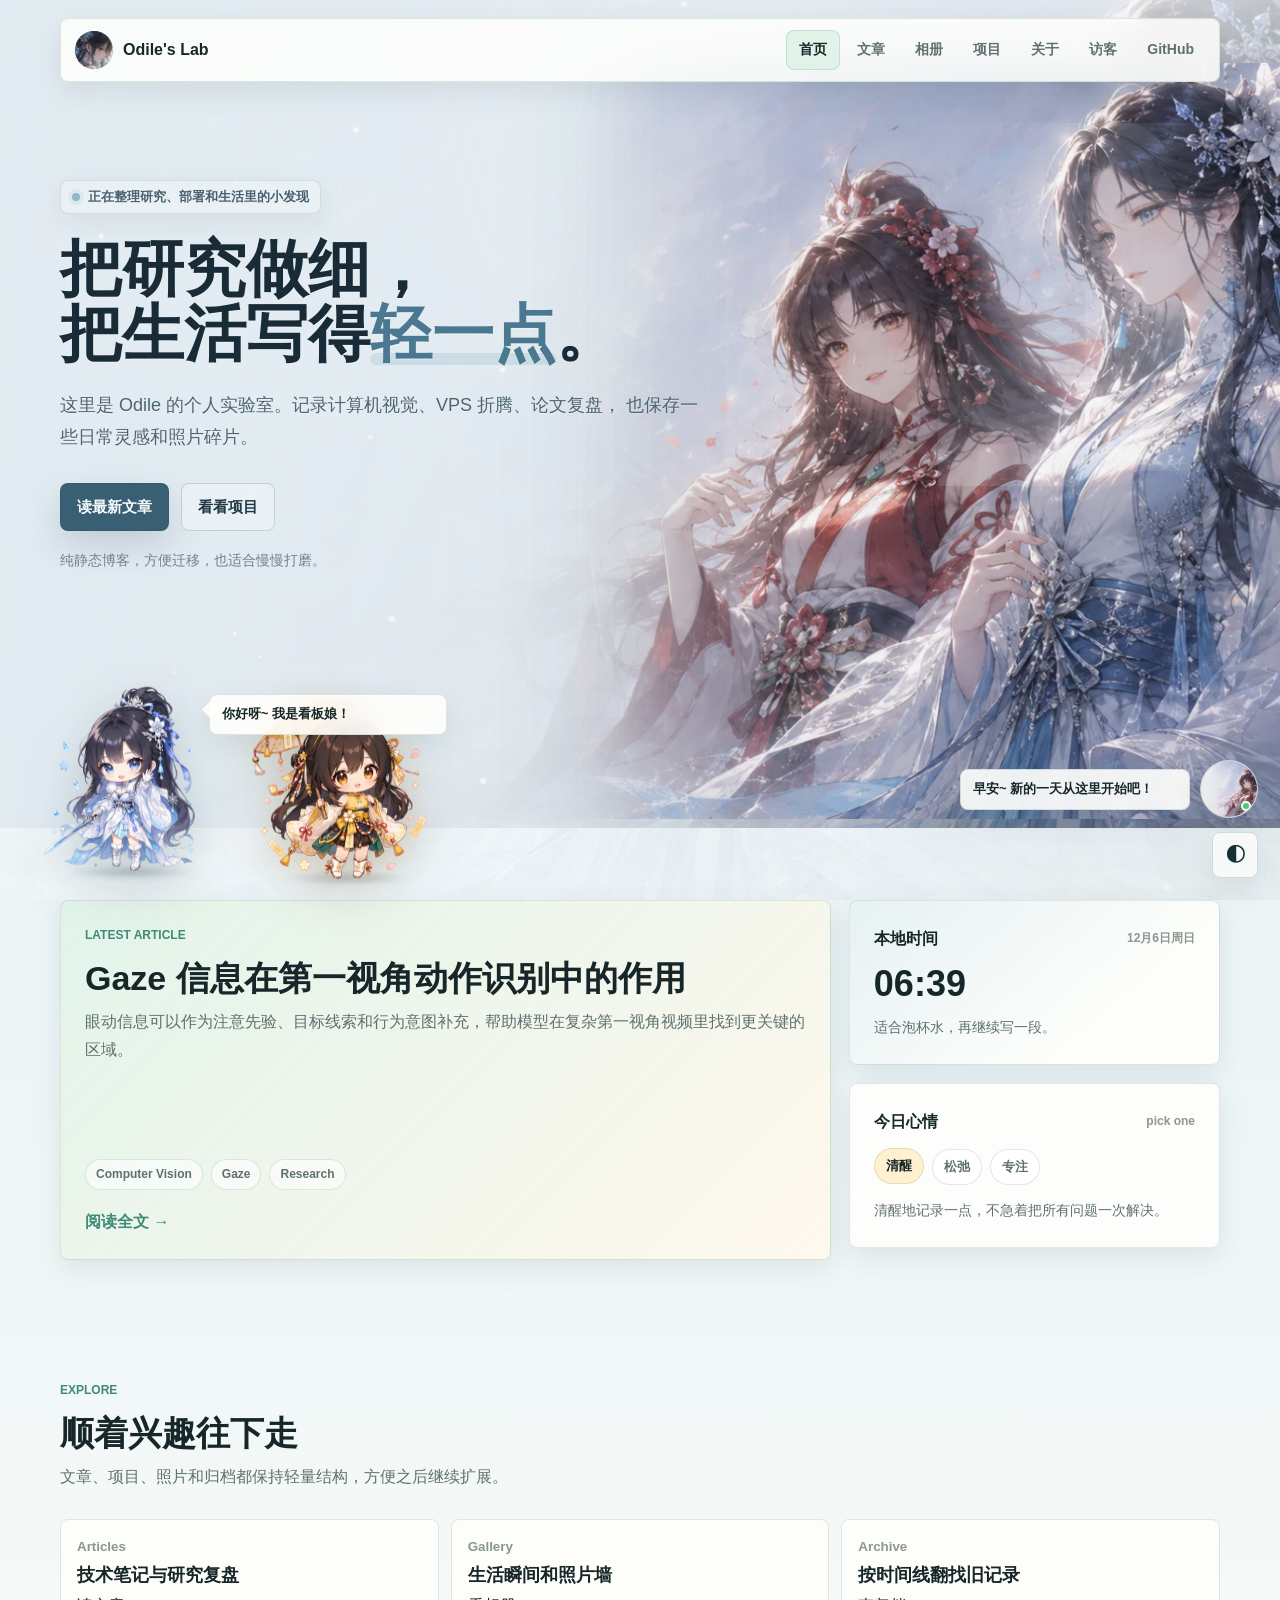
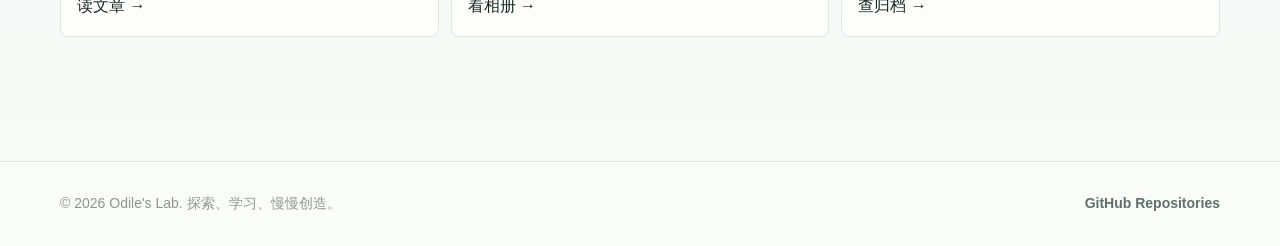
==== commit 8d0f9f87: "fix: bust cached mascot assets" ====
--- a/index.html
+++ b/index.html
@@ -9,9 +9,9 @@
   <link rel="apple-touch-icon" href="./tx/1.jpg">
   <link rel="preload" as="image" href="./pictures/hero-bg.webp" type="image/webp" fetchpriority="high">
   <link rel="preload" as="image" href="./pictures/character-guqinghan-hutao.webp" type="image/webp" fetchpriority="high">
-  <link rel="stylesheet" href="./assets/css/modern.css?v=ambient-expanded-styles-20260609">
+  <link rel="stylesheet" href="./assets/css/modern.css?v=kanban-cache-20260624">
   <link rel="stylesheet" href="./assets/config/backgrounds.css">
-  <script src="./assets/js/main.js?v=ambient-expanded-styles-20260609" defer></script>
+  <script src="./assets/js/main.js?v=kanban-cache-20260624" defer></script>
 </head>
 <body data-page="home">
   <a class="skip-link" href="#main">跳到主要内容</a>
--- a/assets/css/modern.css
+++ b/assets/css/modern.css
@@ -637,6 +637,2763 @@
   transform: translateY(1px);
 }
 
+.live2d-widget {
+  --live2d-size: clamp(136px, 16vw, 214px);
+  position: fixed;
+  left: 22px;
+  bottom: 18px;
+  z-index: 95;
+  width: var(--live2d-size);
+  pointer-events: none;
+}
+
+.live2d-widget[data-character="hutao"] {
+  --live2d-size: clamp(132px, 15.5vw, 206px);
+  z-index: 94;
+}
+
+.live2d-char {
+  position: relative;
+  width: var(--live2d-size);
+  pointer-events: auto;
+  touch-action: none;
+  user-select: none;
+  cursor: grab;
+}
+
+.live2d-widget.is-dragging .live2d-char {
+  cursor: grabbing;
+}
+
+.live2d-body {
+  position: relative;
+  width: 100%;
+  transform-origin: 50% 88%;
+  animation: live2d-idle-float 4.8s ease-in-out infinite;
+}
+
+.live2d-img {
+  width: 100%;
+  height: auto;
+  max-height: min(38vh, 280px);
+  object-fit: contain;
+  filter: drop-shadow(0 18px 24px rgba(26, 48, 57, 0.2));
+  transition: filter var(--transition-fast), opacity var(--transition-fast);
+  will-change: transform;
+}
+
+.live2d-widget[data-character="hutao"] .live2d-img {
+  max-height: min(36vh, 268px);
+  filter:
+    drop-shadow(0 18px 24px rgba(52, 37, 18, 0.19))
+    drop-shadow(0 0 14px rgba(242, 186, 74, 0.18));
+}
+
+.live2d-widget.is-frozen .live2d-char {
+  cursor: default;
+}
+
+.live2d-widget.is-frozen .live2d-body {
+  animation-play-state: paused;
+}
+
+.live2d-widget.is-frozen .live2d-img {
+  filter:
+    drop-shadow(0 18px 24px rgba(22, 46, 68, 0.24))
+    drop-shadow(0 0 20px rgba(174, 230, 255, 0.5))
+    saturate(0.95);
+}
+
+.live2d-widget[data-character="hutao"].is-frozen .live2d-img {
+  filter:
+    drop-shadow(0 18px 24px rgba(34, 54, 72, 0.24))
+    drop-shadow(0 0 22px rgba(182, 232, 255, 0.56))
+    saturate(0.9);
+}
+
+.live2d-widget.is-frozen .live2d-toolbar {
+  opacity: 0.3;
+  transform: translateY(0);
+}
+
+.live2d-widget.is-frozen .live2d-shadow {
+  background: radial-gradient(ellipse, rgba(112, 185, 219, 0.22), transparent 68%);
+}
+
+.live2d-shadow {
+  position: absolute;
+  left: 20%;
+  right: 14%;
+  bottom: 2px;
+  z-index: -1;
+  height: 16px;
+  border-radius: 999px;
+  background: radial-gradient(ellipse, rgba(26, 48, 57, 0.24), transparent 68%);
+  filter: blur(2px);
+}
+
+.live2d-toolbar {
+  position: absolute;
+  left: 4px;
+  top: -8px;
+  z-index: 2;
+  display: flex;
+  flex-wrap: wrap;
+  max-width: calc(var(--live2d-size) + 22px);
+  gap: 6px;
+  opacity: 0;
+  pointer-events: auto;
+  transform: translateY(6px);
+  transition: opacity var(--transition-fast), transform var(--transition-fast);
+}
+
+.live2d-widget[data-character="hutao"] .live2d-toolbar {
+  left: 10px;
+}
+
+.live2d-widget:is(:hover, .is-hovered, .is-dragging) .live2d-toolbar,
+.live2d-toolbar:focus-within {
+  opacity: 1;
+  transform: translateY(0);
+}
+
+.live2d-btn {
+  width: 30px;
+  height: 30px;
+  display: grid;
+  place-items: center;
+  color: var(--ink);
+  font-size: 15px;
+  border: 1px solid rgba(76, 112, 112, 0.18);
+  border-radius: var(--radius-md);
+  background: rgba(255, 255, 252, 0.82);
+  box-shadow: var(--shadow-sm);
+  backdrop-filter: blur(12px) saturate(135%);
+  cursor: pointer;
+  transition: transform var(--transition-fast), background var(--transition-fast), border-color var(--transition-fast);
+}
+
+.live2d-btn:hover,
+.live2d-btn:focus-visible {
+  border-color: rgba(64, 138, 120, 0.34);
+  background: rgba(217, 240, 228, 0.9);
+  transform: translateY(-1px);
+}
+
+.live2d-speech {
+  position: absolute;
+  left: calc(100% - 18px);
+  bottom: 72%;
+  z-index: 3;
+  width: min(238px, calc(100vw - var(--live2d-size) - 54px));
+  min-width: 172px;
+  padding: 10px 12px;
+  color: var(--ink);
+  font-size: 13px;
+  font-weight: 750;
+  line-height: 1.45;
+  border: 1px solid rgba(76, 112, 112, 0.18);
+  border-radius: var(--radius-md);
+  background: rgba(255, 255, 252, 0.9);
+  box-shadow: var(--shadow-md);
+  backdrop-filter: blur(16px) saturate(135%);
+  opacity: 0;
+  pointer-events: none;
+  transform: translateY(8px);
+  transition: opacity var(--transition-fast), transform var(--transition-fast);
+}
+
+.live2d-widget[data-character="hutao"] .live2d-speech {
+  bottom: 70%;
+  border-color: rgba(174, 116, 38, 0.22);
+  background: rgba(255, 250, 238, 0.92);
+}
+
+.live2d-speech.is-visible {
+  opacity: 1;
+  transform: translateY(0);
+}
+
+.live2d-speech::before {
+  content: "";
+  position: absolute;
+  left: -7px;
+  bottom: 18px;
+  width: 12px;
+  height: 12px;
+  border-left: 1px solid rgba(76, 112, 112, 0.18);
+  border-bottom: 1px solid rgba(76, 112, 112, 0.18);
+  background: inherit;
+  transform: rotate(45deg);
+}
+
+.live2d-widget[data-character="hutao"] .live2d-speech::before {
+  border-color: rgba(174, 116, 38, 0.22);
+}
+
+.live2d-bounce {
+  animation: live2d-bounce 0.58s ease;
+}
+
+.live2d-widget.is-duo-casting .live2d-body {
+  animation:
+    live2d-idle-float 4.8s ease-in-out infinite,
+    live2d-duo-pulse 0.9s ease-in-out infinite;
+}
+
+.live2d-hiding {
+  pointer-events: none;
+  animation: live2d-hide 0.36s ease forwards;
+}
+
+.hutao-charm-effect,
+.mascot-duo-effect {
+  position: fixed;
+  inset: 0;
+  z-index: 93;
+  overflow: hidden;
+  pointer-events: none;
+  opacity: 0;
+  transition: opacity 0.32s ease;
+}
+
+.hutao-charm-effect {
+  --hutao-origin-x: clamp(180px, 24vw, 360px);
+  --hutao-origin-y: calc(100vh - 128px);
+  transition: opacity 0.45s ease;
+}
+
+.hutao-charm-effect.is-casting,
+.mascot-duo-effect.is-casting {
+  opacity: 1;
+}
+
+.hutao-charm-effect.is-fading,
+.mascot-duo-effect.is-fading {
+  opacity: 0;
+}
+
+.hutao-link-effect {
+  position: fixed;
+  inset: 0;
+  z-index: 96;
+  overflow: hidden;
+  pointer-events: none;
+  opacity: 1;
+  transition: opacity 0.42s ease;
+}
+
+.hutao-link-effect.is-fading {
+  opacity: 0;
+}
+
+.hutao-link-glow,
+.hutao-link-beam,
+.hutao-link-spark {
+  position: absolute;
+  pointer-events: none;
+}
+
+.hutao-link-glow,
+.hutao-link-beam {
+  left: var(--beam-x);
+  width: var(--beam-length);
+  transform-origin: left center;
+  transform: rotate(var(--beam-angle)) scaleX(0);
+}
+
+.hutao-link-glow {
+  top: calc(var(--beam-y) - 9px);
+  height: 18px;
+  border-radius: 999px;
+  background: linear-gradient(90deg, transparent, rgba(255, 238, 146, 0.42) 14%, rgba(255, 160, 190, 0.46) 52%, rgba(176, 239, 255, 0.36) 86%, transparent);
+  filter: blur(8px) drop-shadow(0 0 18px rgba(255, 213, 92, 0.6));
+  animation: hutao-link-beam-cast 10s ease forwards;
+}
+
+.hutao-link-beam {
+  top: calc(var(--beam-y) - 2px);
+  height: 4px;
+  border-radius: 999px;
+  background: linear-gradient(90deg, transparent, rgba(255, 251, 210, 0.98) 10%, rgba(255, 223, 111, 0.95) 32%, rgba(255, 149, 185, 0.88) 58%, rgba(190, 246, 255, 0.9) 88%, transparent);
+  box-shadow:
+    0 0 10px rgba(255, 230, 124, 0.86),
+    0 0 20px rgba(255, 150, 188, 0.48),
+    0 0 26px rgba(173, 239, 255, 0.4);
+  animation: hutao-link-beam-cast 10s ease forwards;
+}
+
+.hutao-link-spark {
+  left: var(--spark-x);
+  top: var(--spark-y);
+  width: 10px;
+  aspect-ratio: 1;
+  border-radius: 50%;
+  opacity: 0;
+  background: rgba(255, 250, 214, 0.96);
+  box-shadow:
+    0 0 10px rgba(255, 226, 117, 0.82),
+    0 0 18px rgba(255, 157, 190, 0.48),
+    0 0 22px rgba(178, 239, 255, 0.42);
+  transform: translate(-50%, -50%) scale(0.35);
+  animation: hutao-link-spark 1.6s ease-in-out infinite;
+  animation-delay: var(--spark-delay);
+}
+
+body.is-hutao-blessing::before {
+  filter: var(--bg-ambient-filter) var(--bg-skin-filter) saturate(1.12) brightness(1.1) contrast(0.96);
+}
+
+body.is-hutao-blessing .site-shell {
+  filter: saturate(1.08) brightness(1.04);
+}
+
+.hutao-domain-warmth,
+.hutao-domain-flash,
+.hutao-domain-floor,
+.hutao-domain-circle,
+.hutao-domain-wave,
+.hutao-domain-canopy,
+.hutao-domain-ribs,
+.hutao-domain-trim,
+.hutao-domain-cameo,
+.hutao-domain-ripple,
+.hutao-domain-talisman,
+.hutao-domain-petal,
+.hutao-domain-bell,
+.hutao-domain-spark,
+.mascot-duo-arc,
+.mascot-duo-spark {
+  position: absolute;
+  pointer-events: none;
+}
+
+.hutao-domain-warmth {
+  inset: -4%;
+  background:
+    radial-gradient(circle at var(--hutao-origin-x) var(--hutao-origin-y), rgba(255, 246, 181, 0.74) 0 6%, rgba(255, 214, 94, 0.34) 18%, transparent 44%),
+    radial-gradient(circle at 68% 18%, rgba(255, 226, 172, 0.32), transparent 38%),
+    linear-gradient(120deg, rgba(255, 249, 226, 0.34), rgba(255, 206, 125, 0.18) 46%, rgba(255, 224, 238, 0.24));
+  backdrop-filter: saturate(1.08) brightness(1.03);
+  animation: hutao-domain-warmth 6.1s ease forwards;
+}
+
+.hutao-domain-flash {
+  inset: 0;
+  opacity: 0;
+  background:
+    radial-gradient(circle at var(--hutao-origin-x) var(--hutao-origin-y), rgba(255, 255, 246, 0.92) 0 9%, rgba(255, 218, 92, 0.5) 17%, transparent 36%),
+    radial-gradient(circle at 50% 50%, rgba(255, 247, 207, 0.42), transparent 46%),
+    linear-gradient(90deg, transparent, rgba(255, 255, 245, 0.54) 50%, transparent);
+  animation: hutao-domain-flash 5.8s ease forwards;
+}
+
+.hutao-domain-floor,
+.hutao-domain-circle,
+.hutao-domain-wave {
+  left: var(--hutao-origin-x);
+  top: var(--hutao-origin-y);
+  aspect-ratio: 1;
+  border-radius: 50%;
+  transform: translate(-50%, -50%);
+}
+
+.hutao-domain-floor {
+  width: min(42vmin, 310px);
+  opacity: 0;
+  background:
+    radial-gradient(circle, rgba(255, 251, 216, 0.72) 0 5%, transparent 6% 22%, rgba(255, 223, 112, 0.62) 23% 24%, transparent 25% 39%, rgba(255, 231, 140, 0.5) 40% 41%, transparent 42%),
+    repeating-conic-gradient(from -16deg, transparent 0deg 13deg, rgba(255, 236, 158, 0.54) 14deg 15.5deg, transparent 17deg 30deg),
+    conic-gradient(from 24deg, rgba(255, 226, 134, 0.12), rgba(255, 185, 104, 0.18), rgba(255, 226, 134, 0.12));
+  filter: drop-shadow(0 0 20px rgba(255, 207, 88, 0.74));
+  animation: hutao-domain-floor 5.8s ease forwards;
+}
+
+.hutao-domain-circle {
+  width: 30vmax;
+  border: 3px solid rgba(255, 246, 199, 0.88);
+  box-shadow:
+    0 0 30px rgba(255, 211, 83, 0.78),
+    0 0 86px rgba(255, 188, 107, 0.5),
+    inset 0 0 54px rgba(255, 244, 199, 0.58);
+  opacity: 0;
+  transform: translate(-50%, -50%) scale(0.1) rotate(-18deg);
+  animation: hutao-domain-circle 1.65s cubic-bezier(0.12, 0.76, 0.22, 1) forwards;
+}
+
+.hutao-domain-circle::before,
+.hutao-domain-circle::after {
+  content: "";
+  position: absolute;
+  inset: 8%;
+  border: 1px solid rgba(255, 235, 151, 0.58);
+  border-radius: inherit;
+}
+
+.hutao-domain-circle::after {
+  inset: 22%;
+  border-color: rgba(255, 249, 218, 0.68);
+}
+
+.hutao-domain-wave {
+  width: 24vmax;
+  border: 5px solid rgba(255, 249, 220, 0.84);
+  box-shadow:
+    0 0 28px rgba(255, 216, 93, 0.72),
+    0 0 80px rgba(255, 180, 116, 0.34);
+  opacity: 0;
+  transform: translate(-50%, -50%) scale(0.18);
+  animation: hutao-domain-wave 5.4s ease forwards;
+}
+
+.hutao-domain-canopy {
+  left: 50%;
+  top: -18vmax;
+  width: min(164vmax, 1880px);
+  height: min(92vmax, 1080px);
+  border-radius: 0 0 50% 50% / 0 0 72% 72%;
+  opacity: 0;
+  overflow: hidden;
+  background:
+    radial-gradient(ellipse at 50% 2%, rgba(255, 255, 249, 0.72), transparent 20%),
+    radial-gradient(ellipse at 50% 100%, rgba(255, 220, 129, 0.18), transparent 48%),
+    repeating-conic-gradient(from -42deg at 50% 0, rgba(255, 252, 234, 0.34) 0deg 2deg, transparent 2.5deg 12deg),
+    linear-gradient(180deg, rgba(255, 253, 239, 0.72), rgba(255, 226, 155, 0.34) 48%, rgba(255, 196, 206, 0.2));
+  border-bottom: 2px solid rgba(255, 231, 157, 0.72);
+  box-shadow:
+    inset 0 -34px 70px rgba(255, 199, 122, 0.26),
+    0 24px 80px rgba(255, 199, 91, 0.18);
+  transform: translateX(-50%) translateY(-16%) scale(0.82);
+  transform-origin: 50% 0;
+  animation: hutao-canopy-open 5.9s ease forwards;
+}
+
+.hutao-domain-canopy::before,
+.hutao-domain-canopy::after {
+  content: "";
+  position: absolute;
+  inset: 0;
+}
+
+.hutao-domain-canopy::before {
+  background:
+    linear-gradient(90deg, transparent 0 47%, rgba(148, 77, 58, 0.28) 49% 51%, transparent 53% 100%),
+    repeating-conic-gradient(from -56deg at 50% 0, transparent 0deg 11deg, rgba(168, 91, 64, 0.2) 12deg 13deg, transparent 14deg 24deg);
+  opacity: 0.72;
+}
+
+.hutao-domain-canopy::after {
+  background:
+    radial-gradient(circle at 18% 72%, rgba(255, 186, 209, 0.2), transparent 18%),
+    radial-gradient(circle at 82% 70%, rgba(255, 236, 159, 0.24), transparent 20%),
+    radial-gradient(circle at 50% 56%, rgba(255, 255, 245, 0.18), transparent 28%);
+  mix-blend-mode: screen;
+}
+
+.hutao-domain-ribs {
+  left: 50%;
+  top: -13vmax;
+  width: min(146vmax, 1700px);
+  height: min(82vmax, 960px);
+  border-radius: 0 0 50% 50% / 0 0 70% 70%;
+  opacity: 0;
+  background:
+    repeating-conic-gradient(from -58deg at 50% 0, transparent 0deg 10deg, rgba(255, 251, 228, 0.44) 10.5deg 11.5deg, transparent 12deg 22deg),
+    linear-gradient(180deg, transparent 0 72%, rgba(166, 73, 58, 0.2) 74%, transparent 78%);
+  transform: translateX(-50%) translateY(-18%) scale(0.88);
+  animation: hutao-ribs-open 5.9s ease forwards;
+}
+
+.hutao-domain-trim {
+  left: 0;
+  right: 0;
+  top: clamp(116px, 18vh, 230px);
+  height: 60px;
+  opacity: 0;
+  background:
+    radial-gradient(circle at 10% 50%, rgba(255, 222, 112, 0.82) 0 4px, transparent 5px),
+    radial-gradient(circle at 25% 62%, rgba(255, 242, 184, 0.8) 0 3px, transparent 4px),
+    radial-gradient(circle at 41% 48%, rgba(255, 222, 112, 0.84) 0 4px, transparent 5px),
+    radial-gradient(circle at 58% 60%, rgba(255, 242, 184, 0.78) 0 3px, transparent 4px),
+    radial-gradient(circle at 74% 50%, rgba(255, 222, 112, 0.84) 0 4px, transparent 5px),
+    radial-gradient(circle at 90% 62%, rgba(255, 242, 184, 0.78) 0 3px, transparent 4px),
+    linear-gradient(90deg, transparent, rgba(168, 72, 58, 0.32) 10%, rgba(255, 234, 152, 0.68) 50%, rgba(168, 72, 58, 0.32) 90%, transparent);
+  filter: drop-shadow(0 0 10px rgba(255, 211, 92, 0.5));
+  animation: hutao-trim-glow 5.7s ease forwards;
+}
+
+.hutao-domain-cameo {
+  left: clamp(72px, 17vw, 290px);
+  bottom: clamp(154px, 24vh, 286px);
+  width: 76px;
+  height: 92px;
+  opacity: 0;
+  border-radius: 38px 38px 30px 30px;
+  background:
+    radial-gradient(circle at 50% 36%, rgba(255, 251, 234, 0.98) 0 18px, transparent 19px),
+    radial-gradient(circle at 37% 35%, rgba(83, 54, 40, 0.8) 0 2px, transparent 2.5px),
+    radial-gradient(circle at 63% 35%, rgba(83, 54, 40, 0.8) 0 2px, transparent 2.5px),
+    radial-gradient(ellipse at 50% 56%, rgba(255, 190, 134, 0.96) 0 30px, transparent 31px),
+    linear-gradient(180deg, rgba(255, 224, 126, 0.92), rgba(255, 155, 139, 0.62));
+  border: 1px solid rgba(255, 239, 179, 0.82);
+  box-shadow:
+    0 0 22px rgba(255, 217, 111, 0.62),
+    inset 0 0 12px rgba(255, 255, 245, 0.38);
+  transform: translateY(18px) scale(0.84) rotate(-4deg);
+  animation: hutao-cameo-bless 5.2s ease forwards;
+}
+
+.hutao-domain-cameo::before {
+  content: "";
+  position: absolute;
+  left: 26px;
+  top: -30px;
+  width: 86px;
+  height: 44px;
+  border-radius: 44px 44px 4px 4px;
+  background:
+    repeating-conic-gradient(from -42deg at 50% 100%, rgba(255, 250, 225, 0.9) 0deg 9deg, rgba(255, 214, 111, 0.68) 10deg 18deg),
+    linear-gradient(180deg, rgba(255, 251, 226, 0.95), rgba(255, 213, 129, 0.8));
+  border-bottom: 2px solid rgba(161, 70, 58, 0.5);
+  transform: rotate(12deg);
+}
+
+.hutao-domain-cameo::after {
+  content: "✿";
+  position: absolute;
+  right: 10px;
+  bottom: 15px;
+  color: rgba(255, 250, 222, 0.96);
+  font-size: 20px;
+  text-shadow: 0 0 12px rgba(255, 222, 90, 0.9);
+}
+
+.hutao-domain-ripple {
+  left: 50%;
+  top: 50%;
+  width: min(42vmax, 620px);
+  aspect-ratio: 1;
+  border: 1px solid rgba(255, 237, 162, 0.64);
+  border-radius: 50%;
+  box-shadow: 0 0 28px rgba(255, 214, 94, 0.32);
+  opacity: 0;
+  transform: translate(-50%, -50%) scale(0.38);
+  animation: hutao-ripple 4.6s ease forwards;
+}
+
+.hutao-domain-ripple-two {
+  animation-delay: 0.24s;
+}
+
+.hutao-domain-ripple-three {
+  animation-delay: 0.48s;
+}
+
+.hutao-domain-talisman {
+  left: var(--talisman-left);
+  top: var(--talisman-top);
+  width: 24px;
+  height: 52px;
+  opacity: 0;
+  border: 1px solid rgba(168, 78, 45, 0.34);
+  border-radius: 4px;
+  background:
+    linear-gradient(180deg, rgba(255, 253, 222, 0.96), rgba(255, 220, 116, 0.9)),
+    repeating-linear-gradient(90deg, transparent 0 7px, rgba(173, 71, 47, 0.22) 8px 9px);
+  box-shadow:
+    inset 0 0 0 3px rgba(255, 255, 255, 0.22),
+    0 0 16px rgba(255, 208, 78, 0.68);
+  transform-origin: 50% 80%;
+  animation: hutao-talisman-domain 5.4s ease forwards;
+  animation-delay: var(--talisman-delay);
+}
+
+.hutao-domain-talisman::before,
+.hutao-domain-talisman::after {
+  content: "";
+  position: absolute;
+  left: 6px;
+  right: 6px;
+  height: 2px;
+  border-radius: 999px;
+  background: rgba(151, 66, 50, 0.58);
+}
+
+.hutao-domain-talisman::before {
+  top: 15px;
+  box-shadow: 0 8px 0 rgba(151, 66, 50, 0.44);
+}
+
+.hutao-domain-talisman::after {
+  bottom: 11px;
+  transform: rotate(-15deg);
+}
+
+.hutao-domain-petal {
+  left: var(--petal-left);
+  top: var(--petal-top);
+  width: var(--petal-width);
+  height: var(--petal-height);
+  border-radius: 80% 20% 72% 28%;
+  background: linear-gradient(145deg, rgba(255, 222, 226, 0.98), rgba(255, 130, 164, 0.46));
+  filter: drop-shadow(0 0 8px rgba(255, 161, 174, 0.54));
+  opacity: 0;
+  animation: hutao-petal-domain 6.4s ease forwards;
+  animation-delay: var(--petal-delay);
+}
+
+.hutao-domain-bell {
+  left: var(--bell-left);
+  top: var(--bell-top);
+  width: 18px;
+  height: 18px;
+  opacity: 0;
+  border-radius: 50% 50% 48% 48%;
+  background:
+    radial-gradient(circle at 50% 78%, rgba(125, 72, 35, 0.72) 0 2px, transparent 2.5px),
+    linear-gradient(180deg, rgba(255, 244, 174, 0.98), rgba(245, 173, 67, 0.9));
+  box-shadow:
+    0 0 12px rgba(255, 211, 87, 0.72),
+    inset 0 -3px 0 rgba(166, 81, 43, 0.24);
+  animation: hutao-bell-shimmer 5.2s ease forwards;
+  animation-delay: var(--bell-delay);
+}
+
+.hutao-domain-bell::before {
+  content: "";
+  position: absolute;
+  left: 7px;
+  top: -8px;
+  width: 4px;
+  height: 10px;
+  border-radius: 999px;
+  background: rgba(161, 70, 58, 0.58);
+}
+
+.hutao-domain-spark {
+  left: var(--spark-left);
+  top: var(--spark-top);
+  width: var(--spark-width);
+  aspect-ratio: 1;
+  border-radius: 50%;
+  opacity: 0;
+  background: rgba(255, 252, 223, 0.96);
+  box-shadow:
+    0 0 10px rgba(255, 226, 117, 0.78),
+    0 0 18px rgba(255, 184, 116, 0.46);
+  animation: hutao-spark-rise 5.8s ease forwards;
+  animation-delay: var(--spark-delay);
+}
+
+.live2d-widget[data-character="hutao"].is-duo-casting .live2d-img,
+.live2d-widget[data-character="hutao"][data-pose="skill"] .live2d-img {
+  filter:
+    drop-shadow(0 18px 24px rgba(52, 37, 18, 0.2))
+    drop-shadow(0 0 22px rgba(255, 214, 92, 0.72))
+    drop-shadow(0 0 38px rgba(255, 163, 171, 0.42));
+}
+
+.mascot-duo-effect {
+  z-index: 92;
+}
+
+.mascot-duo-arc {
+  left: clamp(90px, 13vw, 180px);
+  bottom: clamp(72px, 13vh, 138px);
+  width: clamp(210px, 30vw, 430px);
+  height: clamp(100px, 17vw, 220px);
+  border-top: 3px solid rgba(237, 252, 255, 0.86);
+  border-left: 1px solid rgba(255, 221, 132, 0.58);
+  border-right: 1px solid rgba(137, 226, 255, 0.58);
+  border-radius: 50% 50% 0 0;
+  background:
+    radial-gradient(ellipse at 18% 84%, rgba(164, 227, 255, 0.36), transparent 34%),
+    radial-gradient(ellipse at 78% 80%, rgba(255, 215, 99, 0.34), transparent 36%);
+  filter:
+    drop-shadow(0 0 16px rgba(141, 225, 255, 0.55))
+    drop-shadow(0 0 18px rgba(255, 213, 93, 0.42));
+  opacity: 0;
+  transform: translateY(24px) scaleX(0.4);
+  transform-origin: left bottom;
+  animation: mascot-duo-arc-cast 3s ease forwards;
+}
+
+.mascot-duo-spark {
+  width: 11px;
+  aspect-ratio: 1;
+  border-radius: 50%;
+  background: rgba(255, 255, 246, 0.96);
+  box-shadow:
+    0 0 10px rgba(153, 226, 255, 0.72),
+    0 0 18px rgba(255, 214, 93, 0.62);
+  opacity: 0;
+  animation: mascot-duo-spark 2.8s ease forwards;
+}
+
+.mascot-duo-spark-one {
+  --spark-x: 36px;
+  --spark-y: -58px;
+  left: 14%;
+  bottom: 20%;
+}
+
+.mascot-duo-spark-two {
+  --spark-x: 84px;
+  --spark-y: -98px;
+  left: 20%;
+  bottom: 28%;
+  animation-delay: 0.12s;
+}
+
+.mascot-duo-spark-three {
+  --spark-x: 132px;
+  --spark-y: -72px;
+  left: 25%;
+  bottom: 22%;
+  animation-delay: 0.24s;
+}
+
+.mascot-duo-spark-four {
+  --spark-x: 184px;
+  --spark-y: -112px;
+  left: 29%;
+  bottom: 32%;
+  animation-delay: 0.34s;
+}
+
+.freeze-screen-effect {
+  position: fixed;
+  inset: 0;
+  z-index: 96;
+  overflow: hidden;
+  pointer-events: none;
+  opacity: 0;
+  mix-blend-mode: normal;
+  transition: opacity 0.55s ease;
+  --freeze-origin-x: 150px;
+  --freeze-origin-y: calc(100vh - 90px);
+}
+
+.freeze-screen-effect.is-casting {
+  opacity: 1;
+}
+
+.freeze-screen-effect.is-fading {
+  opacity: 0;
+}
+
+/* ── AI-generated full-screen freeze VFX image layers ─────────────
+   Black-background PNGs blended with `screen` so only the bright
+   frost/cracks/ice texture shows; the container creates its own
+   stacking context (z-index:96) so the screen-blend reaches the page
+   content and mascots underneath, making the freeze feel real rather
+   than a flat overlay. Three key frames chain the full ultimate:
+     ① wave   — shockwave explodes outward from Qinghan's feet
+     ② locked — full-screen frozen glass locks in (held ~4s)
+     ③ shatter— ice cracks and dissolves into sparkles
+   ──────────────────────────────────────────────────────────────── */
+.freeze-vfx-effect {
+  position: fixed;
+  inset: 0;
+  z-index: 96;
+  overflow: hidden;
+  pointer-events: none;
+  mix-blend-mode: screen;
+  transition: opacity 0.6s ease;
+}
+
+.freeze-vfx-effect.is-fading {
+  opacity: 0;
+}
+
+.freeze-vfx-layer {
+  position: absolute;
+  inset: 0;
+  background-size: cover;
+  background-position: center;
+  background-repeat: no-repeat;
+  opacity: 0;
+  mix-blend-mode: normal;
+  will-change: opacity, transform;
+}
+
+.freeze-vfx-cold-tint {
+  position: absolute;
+  inset: 0;
+  pointer-events: none;
+  opacity: 0;
+  background:
+    radial-gradient(circle at var(--freeze-origin-x) var(--freeze-origin-y), rgba(255, 255, 255, 0.42), rgba(158, 226, 255, 0.22) 18%, transparent 44%),
+    linear-gradient(135deg, rgba(228, 249, 255, 0.16), rgba(107, 202, 255, 0.12) 48%, rgba(245, 254, 255, 0.12));
+  backdrop-filter: saturate(0.68) brightness(1.08) blur(0.6px);
+  animation: freeze-vfx-cold-tint 6.8s ease forwards;
+}
+
+.freeze-vfx-wave {
+  transform-origin: 17% 78%;
+  animation: freeze-vfx-wave-burst 1.9s cubic-bezier(0.16, 0.84, 0.24, 1) forwards;
+}
+
+.freeze-vfx-locked {
+  animation: freeze-vfx-locked-set 5.4s ease forwards;
+  animation-delay: 1.05s;
+}
+
+.freeze-vfx-shatter {
+  animation: freeze-vfx-shatter-fade 1.9s ease forwards;
+  animation-delay: 5s;
+}
+
+@keyframes freeze-vfx-wave-burst {
+  0% {
+    opacity: 0;
+    transform: scale(0.3);
+  }
+  16% {
+    opacity: 1;
+  }
+  100% {
+    opacity: 0;
+    transform: scale(1.2);
+  }
+}
+
+@keyframes freeze-vfx-cold-tint {
+  0% {
+    opacity: 0;
+  }
+  14% {
+    opacity: 1;
+  }
+  72% {
+    opacity: 0.64;
+  }
+  100% {
+    opacity: 0;
+  }
+}
+
+@keyframes freeze-vfx-locked-set {
+  0% {
+    opacity: 0;
+    transform: scale(1.06);
+  }
+  18% {
+    opacity: 0.92;
+  }
+  82% {
+    opacity: 0.82;
+    transform: scale(1);
+  }
+  100% {
+    opacity: 0;
+    transform: scale(1.03);
+  }
+}
+
+@keyframes freeze-vfx-shatter-fade {
+  0% {
+    opacity: 0;
+    transform: scale(1);
+  }
+  22% {
+    opacity: 0.9;
+  }
+  100% {
+    opacity: 0;
+    transform: scale(1.07);
+  }
+}
+
+@media (prefers-reduced-motion: reduce) {
+  .freeze-vfx-cold-tint,
+  .freeze-vfx-wave,
+  .freeze-vfx-locked,
+  .freeze-vfx-shatter {
+    animation-duration: 0.01ms !important;
+    animation-delay: 0s !important;
+  }
+}
+
+/* Only the ambient background gets the cold tint; mascots sit above this layer (z-95/94) and stay readable. */
+body.is-screen-freezing::before {
+  filter: var(--bg-ambient-filter) var(--bg-skin-filter) saturate(0.6) brightness(1.1) contrast(1.1);
+}
+
+.freeze-flash,
+.freeze-cold-wash,
+.freeze-impact-wave,
+.freeze-frozen-pane,
+.freeze-edge-frost,
+.freeze-bloom,
+.freeze-wave,
+.freeze-sigil,
+.freeze-ice-sheet,
+.freeze-ice-veil,
+.freeze-frost-bloom,
+.freeze-vignette,
+.freeze-frost-frame,
+.freeze-glass,
+.freeze-rime,
+.freeze-mist,
+.freeze-snowfield,
+.freeze-branch-crack,
+.freeze-crack,
+.freeze-shard,
+.freeze-snowflake,
+.freeze-frost-flower,
+.freeze-dust {
+  position: absolute;
+  pointer-events: none;
+}
+
+.freeze-flash {
+  inset: 0;
+  background:
+    radial-gradient(circle at 15% 78%, rgba(252, 255, 255, 0.84), transparent 0 11%, rgba(144, 224, 255, 0.42) 17%, transparent 36%),
+    radial-gradient(circle at 48% 50%, rgba(210, 244, 255, 0.42), transparent 42%),
+    linear-gradient(120deg, rgba(239, 253, 255, 0.3), transparent 45%, rgba(156, 224, 255, 0.16));
+  opacity: 0;
+  animation: freeze-screen-flash 1.05s ease-out forwards;
+}
+
+.freeze-cold-wash {
+  inset: 0;
+  opacity: 0;
+  background:
+    radial-gradient(ellipse at 18% 78%, rgba(252, 255, 255, 0.72) 0 8%, rgba(163, 229, 255, 0.34) 24%, transparent 52%),
+    radial-gradient(ellipse at 50% 50%, rgba(223, 249, 255, 0.24), transparent 58%),
+    linear-gradient(135deg, rgba(237, 252, 255, 0.26), rgba(126, 211, 255, 0.16) 46%, rgba(245, 254, 255, 0.2));
+  backdrop-filter: saturate(0.7) brightness(1.08);
+  animation: freeze-cold-wash-set 5.15s ease forwards;
+}
+
+.freeze-impact-wave {
+  left: clamp(110px, 16vw, 250px);
+  bottom: clamp(92px, 18vh, 190px);
+  width: 28vmax;
+  aspect-ratio: 1;
+  border: 2px solid rgba(241, 253, 255, 0.9);
+  border-radius: 50%;
+  box-shadow:
+    0 0 24px rgba(159, 232, 255, 0.78),
+    0 0 70px rgba(128, 218, 255, 0.38),
+    inset 0 0 42px rgba(232, 252, 255, 0.5);
+  opacity: 0;
+  transform: translate(-50%, 50%) scale(0.12);
+  animation: freeze-impact-wave-expand 1.45s cubic-bezier(0.12, 0.76, 0.22, 1) forwards;
+}
+
+.freeze-impact-wave::before {
+  content: "";
+  position: absolute;
+  inset: 14%;
+  border: 1px solid rgba(219, 248, 255, 0.58);
+  border-radius: inherit;
+}
+
+.freeze-frozen-pane {
+  inset: 0;
+  opacity: 0;
+  overflow: hidden;
+  background:
+    radial-gradient(ellipse at 50% 48%, rgba(255, 255, 255, 0.2), rgba(204, 241, 255, 0.14) 34%, transparent 66%),
+    linear-gradient(155deg, rgba(255, 255, 255, 0.34), rgba(184, 235, 255, 0.17) 42%, rgba(243, 253, 255, 0.24)),
+    linear-gradient(15deg, rgba(125, 213, 255, 0.12), transparent 34%, rgba(255, 255, 255, 0.15) 72%, transparent);
+  box-shadow:
+    inset 0 0 72px rgba(246, 254, 255, 0.72),
+    inset 0 0 190px rgba(143, 224, 255, 0.34);
+  backdrop-filter: blur(2px) saturate(0.62) brightness(1.1) contrast(1.06);
+  animation: freeze-frozen-pane-set 5.2s cubic-bezier(0.12, 0.72, 0.2, 1) forwards;
+}
+
+.freeze-frozen-pane::before,
+.freeze-frozen-pane::after {
+  content: "";
+  position: absolute;
+  inset: 0;
+}
+
+.freeze-frozen-pane::before {
+  opacity: 0.72;
+  background:
+    radial-gradient(circle at 14% 22%, rgba(255, 255, 255, 0.48) 0 1.2px, transparent 1.7px),
+    radial-gradient(circle at 36% 58%, rgba(222, 249, 255, 0.36) 0 1px, transparent 1.6px),
+    radial-gradient(circle at 64% 30%, rgba(255, 255, 255, 0.4) 0 1.2px, transparent 1.8px),
+    radial-gradient(circle at 82% 66%, rgba(212, 247, 255, 0.32) 0 1px, transparent 1.6px);
+  background-size: 150px 120px, 190px 150px, 210px 170px, 170px 140px;
+  filter: blur(0.2px);
+}
+
+.freeze-frozen-pane::after {
+  opacity: 0.52;
+  background:
+    radial-gradient(ellipse at 22% 74%, rgba(255, 255, 255, 0.46), transparent 30%),
+    radial-gradient(ellipse at 74% 24%, rgba(198, 242, 255, 0.28), transparent 34%),
+    radial-gradient(ellipse at 50% 100%, rgba(236, 252, 255, 0.32), transparent 44%);
+  filter: blur(6px);
+}
+
+.freeze-edge-frost {
+  inset: -1px;
+  opacity: 0;
+  background:
+    radial-gradient(ellipse at 0 0, rgba(255, 255, 255, 0.98) 0 9%, rgba(185, 238, 255, 0.66) 20%, transparent 42%),
+    radial-gradient(ellipse at 100% 0, rgba(255, 255, 255, 0.94) 0 9%, rgba(185, 238, 255, 0.62) 21%, transparent 43%),
+    radial-gradient(ellipse at 0 100%, rgba(255, 255, 255, 0.96) 0 11%, rgba(185, 238, 255, 0.64) 23%, transparent 45%),
+    radial-gradient(ellipse at 100% 100%, rgba(255, 255, 255, 0.92) 0 10%, rgba(185, 238, 255, 0.58) 22%, transparent 44%),
+    linear-gradient(90deg, rgba(247, 254, 255, 0.86), rgba(178, 235, 255, 0.34) 9%, transparent 26%, transparent 74%, rgba(178, 235, 255, 0.34) 91%, rgba(247, 254, 255, 0.86)),
+    linear-gradient(180deg, rgba(247, 254, 255, 0.82), rgba(178, 235, 255, 0.3) 10%, transparent 28%, transparent 72%, rgba(178, 235, 255, 0.32) 90%, rgba(247, 254, 255, 0.84));
+  box-shadow:
+    inset 0 0 34px rgba(250, 255, 255, 0.86),
+    inset 0 0 118px rgba(151, 226, 255, 0.52),
+    inset 0 0 240px rgba(230, 250, 255, 0.25);
+  filter: drop-shadow(0 0 24px rgba(174, 235, 255, 0.58));
+  animation: freeze-edge-frost-lock 5.2s ease forwards;
+}
+
+.freeze-edge-frost::before,
+.freeze-edge-frost::after {
+  content: "";
+  position: absolute;
+  inset: 0;
+  -webkit-mask:
+    linear-gradient(#000 0 0) top / 100% 20% no-repeat,
+    linear-gradient(#000 0 0) bottom / 100% 22% no-repeat,
+    linear-gradient(#000 0 0) left / 16% 100% no-repeat,
+    linear-gradient(#000 0 0) right / 16% 100% no-repeat;
+  mask:
+    linear-gradient(#000 0 0) top / 100% 20% no-repeat,
+    linear-gradient(#000 0 0) bottom / 100% 22% no-repeat,
+    linear-gradient(#000 0 0) left / 16% 100% no-repeat,
+    linear-gradient(#000 0 0) right / 16% 100% no-repeat;
+}
+
+.freeze-edge-frost::before {
+  opacity: 0.88;
+  background:
+    radial-gradient(circle at 8% 18%, rgba(255, 255, 255, 0.86) 0 1.4px, transparent 1.9px),
+    radial-gradient(circle at 22% 7%, rgba(217, 248, 255, 0.68) 0 1.1px, transparent 1.7px),
+    radial-gradient(circle at 74% 9%, rgba(255, 255, 255, 0.74) 0 1.3px, transparent 1.8px),
+    radial-gradient(circle at 92% 24%, rgba(219, 248, 255, 0.66) 0 1px, transparent 1.6px),
+    radial-gradient(circle at 14% 86%, rgba(255, 255, 255, 0.76) 0 1.4px, transparent 1.9px),
+    radial-gradient(circle at 82% 88%, rgba(223, 249, 255, 0.66) 0 1.2px, transparent 1.8px);
+  background-size: 92px 76px, 118px 90px, 112px 84px, 96px 82px, 136px 104px, 120px 96px;
+}
+
+.freeze-edge-frost::after {
+  opacity: 0.58;
+  background:
+    radial-gradient(ellipse at 7% 50%, rgba(255, 255, 255, 0.54), transparent 36%),
+    radial-gradient(ellipse at 93% 46%, rgba(225, 249, 255, 0.44), transparent 34%),
+    radial-gradient(ellipse at 48% 8%, rgba(255, 255, 255, 0.48), transparent 32%),
+    radial-gradient(ellipse at 52% 93%, rgba(225, 249, 255, 0.42), transparent 34%);
+  filter: blur(5px);
+}
+
+.freeze-bloom {
+  inset: -18%;
+  opacity: 0;
+  background:
+    conic-gradient(from 18deg at 16% 76%, transparent 0deg, rgba(236, 252, 255, 0.58) 5deg, transparent 10deg 22deg, rgba(132, 219, 255, 0.42) 27deg, transparent 34deg 56deg, rgba(244, 254, 255, 0.48) 62deg, transparent 69deg 360deg),
+    radial-gradient(circle at 16% 76%, rgba(252, 255, 255, 0.86) 0 5%, rgba(152, 226, 255, 0.46) 12%, transparent 32%),
+    radial-gradient(circle at 50% 50%, rgba(180, 235, 255, 0.24), transparent 54%);
+  filter: blur(0.4px) drop-shadow(0 0 28px rgba(128, 221, 255, 0.64));
+  animation: freeze-bloom-burst 1.45s cubic-bezier(0.15, 0.86, 0.2, 1) forwards;
+}
+
+.freeze-wave {
+  left: clamp(110px, 16vw, 250px);
+  bottom: clamp(92px, 18vh, 190px);
+  width: 34vmax;
+  aspect-ratio: 1;
+  border: 4px solid rgba(238, 253, 255, 0.96);
+  border-radius: 50%;
+  box-shadow:
+    0 0 34px rgba(116, 218, 255, 0.9),
+    0 0 86px rgba(143, 225, 255, 0.52),
+    inset 0 0 54px rgba(207, 247, 255, 0.72);
+  opacity: 0;
+  transform: translate(-50%, 50%) scale(0.14);
+  animation: freeze-wave-expand 1.42s cubic-bezier(0.13, 0.76, 0.2, 1) forwards;
+}
+
+.freeze-wave::before,
+.freeze-wave::after {
+  content: "";
+  position: absolute;
+  inset: -16px;
+  border: 1px solid rgba(188, 235, 255, 0.5);
+  border-radius: inherit;
+}
+
+.freeze-wave::after {
+  inset: 16%;
+  border-color: rgba(235, 252, 255, 0.62);
+}
+
+.freeze-sigil {
+  left: clamp(110px, 16vw, 250px);
+  bottom: clamp(76px, 14vh, 150px);
+  width: min(34vmin, 240px);
+  aspect-ratio: 1;
+  border-radius: 50%;
+  opacity: 0;
+  background:
+    radial-gradient(circle, transparent 0 22%, rgba(239, 253, 255, 0.62) 23% 24%, transparent 25% 39%, rgba(144, 225, 255, 0.52) 40% 41%, transparent 42% 100%),
+    repeating-conic-gradient(from 12deg, transparent 0deg 11deg, rgba(230, 250, 255, 0.66) 12deg 13.4deg, transparent 15deg 30deg),
+    radial-gradient(circle, rgba(168, 231, 255, 0.22), transparent 65%);
+  filter: drop-shadow(0 0 18px rgba(126, 220, 255, 0.74));
+  transform: translate(-50%, 50%) scale(0.42) rotate(-16deg);
+  animation: freeze-sigil-cast 2.65s ease-out forwards;
+}
+
+.freeze-ice-sheet {
+  inset: -5%;
+  opacity: 0;
+  overflow: hidden;
+  background:
+    radial-gradient(ellipse at 18% 74%, rgba(255, 255, 255, 0.82) 0 8%, rgba(201, 242, 255, 0.46) 19%, transparent 48%),
+    radial-gradient(ellipse at 46% 48%, rgba(247, 254, 255, 0.72) 0 16%, rgba(177, 233, 255, 0.32) 38%, transparent 67%),
+    radial-gradient(ellipse at 88% 22%, rgba(250, 255, 255, 0.66) 0 10%, rgba(168, 230, 255, 0.32) 26%, transparent 54%),
+    radial-gradient(ellipse at 78% 86%, rgba(246, 254, 255, 0.58) 0 9%, rgba(175, 235, 255, 0.28) 27%, transparent 55%),
+    linear-gradient(135deg, rgba(244, 254, 255, 0.38), rgba(146, 224, 255, 0.16) 38%, rgba(255, 255, 255, 0.24) 62%, rgba(132, 219, 255, 0.18));
+  box-shadow:
+    inset 0 0 96px rgba(246, 254, 255, 0.9),
+    inset 0 0 220px rgba(142, 224, 255, 0.48),
+    inset 0 0 360px rgba(255, 255, 255, 0.34);
+  backdrop-filter: blur(2.6px) saturate(0.72) brightness(1.12) contrast(1.08);
+  transform: scale(1.08);
+  animation: freeze-ice-sheet-lock 4.8s cubic-bezier(0.12, 0.72, 0.2, 1) forwards;
+}
+
+.freeze-ice-sheet::before,
+.freeze-ice-sheet::after {
+  content: "";
+  position: absolute;
+  inset: -3%;
+}
+
+.freeze-ice-sheet::before {
+  opacity: 0.8;
+  background:
+    radial-gradient(ellipse at 10% 12%, rgba(255, 255, 255, 0.88) 0 3%, rgba(220, 249, 255, 0.34) 10%, transparent 28%),
+    radial-gradient(ellipse at 92% 14%, rgba(255, 255, 255, 0.76) 0 4%, rgba(195, 241, 255, 0.28) 14%, transparent 32%),
+    radial-gradient(ellipse at 8% 88%, rgba(255, 255, 255, 0.8) 0 5%, rgba(196, 241, 255, 0.3) 15%, transparent 34%),
+    radial-gradient(ellipse at 92% 88%, rgba(255, 255, 255, 0.78) 0 5%, rgba(195, 241, 255, 0.28) 16%, transparent 35%),
+    radial-gradient(ellipse at 50% 100%, rgba(250, 255, 255, 0.52) 0 11%, rgba(159, 228, 255, 0.24) 29%, transparent 52%);
+  filter: blur(3px);
+}
+
+.freeze-ice-sheet::after {
+  opacity: 0.5;
+  mix-blend-mode: screen;
+  background:
+    repeating-radial-gradient(circle at 19% 75%, rgba(255, 255, 255, 0.42) 0 1px, transparent 2px 16px),
+    repeating-radial-gradient(circle at 78% 22%, rgba(196, 241, 255, 0.24) 0 1px, transparent 2px 18px),
+    repeating-conic-gradient(from 9deg at 50% 52%, transparent 0deg 13deg, rgba(246, 254, 255, 0.2) 14deg 15deg, transparent 16deg 31deg);
+  filter: blur(0.35px);
+}
+
+.freeze-ice-sheet-deep {
+  inset: -8%;
+  background:
+    radial-gradient(ellipse at 14% 78%, rgba(255, 255, 255, 0.84) 0 11%, rgba(182, 237, 255, 0.38) 26%, transparent 58%),
+    radial-gradient(ellipse at 50% 52%, rgba(250, 255, 255, 0.42) 0 22%, rgba(159, 228, 255, 0.22) 52%, transparent 76%),
+    radial-gradient(ellipse at 92% 18%, rgba(255, 255, 255, 0.72) 0 9%, rgba(183, 238, 255, 0.3) 27%, transparent 58%);
+  filter: blur(8px) drop-shadow(0 0 36px rgba(174, 236, 255, 0.5));
+  animation-delay: 0.14s;
+}
+
+.freeze-ice-veil {
+  inset: 0;
+  opacity: 0;
+  mix-blend-mode: screen;
+  background:
+    radial-gradient(circle at 14% 70%, rgba(255, 255, 255, 0.56) 0 2px, transparent 3px),
+    radial-gradient(circle at 33% 24%, rgba(225, 250, 255, 0.42) 0 1.4px, transparent 2.4px),
+    radial-gradient(circle at 62% 58%, rgba(255, 255, 255, 0.46) 0 1.6px, transparent 2.6px),
+    radial-gradient(circle at 84% 34%, rgba(210, 247, 255, 0.36) 0 1.8px, transparent 2.8px),
+    radial-gradient(circle at 75% 82%, rgba(255, 255, 255, 0.38) 0 1.5px, transparent 2.5px),
+    repeating-radial-gradient(ellipse at 16% 76%, rgba(255, 255, 255, 0.24) 0 1px, transparent 2px 22px),
+    repeating-radial-gradient(ellipse at 52% 50%, rgba(209, 246, 255, 0.18) 0 1px, transparent 2px 26px),
+    linear-gradient(160deg, rgba(255, 255, 255, 0.26), transparent 36%, rgba(183, 238, 255, 0.18) 72%, transparent);
+  background-size: 130px 110px, 170px 150px, 160px 130px, 190px 170px, 150px 140px, 100% 100%, 100% 100%, 100% 100%;
+  filter: blur(0.55px) drop-shadow(0 0 16px rgba(210, 246, 255, 0.7));
+  animation: freeze-ice-veil-set 4.75s ease forwards;
+}
+
+.freeze-frost-bloom {
+  opacity: 0;
+  width: 58vmax;
+  aspect-ratio: 1.18;
+  border-radius: 50%;
+  mix-blend-mode: screen;
+  background:
+    radial-gradient(ellipse, rgba(255, 255, 255, 0.92) 0 8%, rgba(220, 249, 255, 0.58) 20%, rgba(157, 227, 255, 0.28) 42%, transparent 70%),
+    repeating-conic-gradient(from -8deg, rgba(255, 255, 255, 0.32) 0deg 2deg, transparent 3deg 15deg, rgba(178, 236, 255, 0.2) 16deg 17deg, transparent 18deg 31deg);
+  filter: blur(1.2px) drop-shadow(0 0 30px rgba(190, 241, 255, 0.68));
+  transform: translate(-50%, -50%) scale(0.42) rotate(var(--bloom-rotate, 0deg));
+  animation: freeze-frost-bloom-grow 4.55s cubic-bezier(0.13, 0.82, 0.22, 1) forwards;
+}
+
+.freeze-frost-bloom::before,
+.freeze-frost-bloom::after {
+  content: "";
+  position: absolute;
+  inset: 18%;
+  border-radius: inherit;
+  background:
+    radial-gradient(ellipse, rgba(255, 255, 255, 0.62), transparent 62%),
+    repeating-conic-gradient(from 14deg, transparent 0deg 18deg, rgba(244, 254, 255, 0.42) 19deg 20deg, transparent 21deg 36deg);
+}
+
+.freeze-frost-bloom::after {
+  inset: 34%;
+  opacity: 0.7;
+  transform: rotate(24deg);
+}
+
+.freeze-frost-bloom-left {
+  --bloom-rotate: -18deg;
+  left: 5%;
+  top: 72%;
+  animation-delay: 0.1s;
+}
+
+.freeze-frost-bloom-right {
+  --bloom-rotate: 24deg;
+  left: 96%;
+  top: 24%;
+  width: 46vmax;
+  animation-delay: 0.2s;
+}
+
+.freeze-frost-bloom-bottom {
+  --bloom-rotate: 8deg;
+  left: 50%;
+  top: 104%;
+  width: 66vmax;
+  animation-delay: 0.28s;
+}
+
+.freeze-vignette {
+  inset: -2px;
+  opacity: 0;
+  background:
+    radial-gradient(circle at 0 0, rgba(252, 255, 255, 0.98) 0 7%, rgba(164, 228, 255, 0.68) 17%, transparent 38%),
+    radial-gradient(circle at 100% 0, rgba(252, 255, 255, 0.96) 0 8%, rgba(164, 228, 255, 0.66) 18%, transparent 39%),
+    radial-gradient(circle at 0 100%, rgba(252, 255, 255, 0.94) 0 8%, rgba(164, 228, 255, 0.66) 20%, transparent 42%),
+    radial-gradient(circle at 100% 100%, rgba(252, 255, 255, 0.96) 0 7%, rgba(164, 228, 255, 0.7) 19%, transparent 41%),
+    linear-gradient(90deg, rgba(235, 252, 255, 0.78), rgba(176, 232, 255, 0.24) 13%, transparent 33%, transparent 67%, rgba(176, 232, 255, 0.24) 87%, rgba(235, 252, 255, 0.78)),
+    linear-gradient(180deg, rgba(235, 252, 255, 0.74), rgba(176, 232, 255, 0.22) 15%, transparent 34%, transparent 66%, rgba(176, 232, 255, 0.24) 86%, rgba(235, 252, 255, 0.78));
+  filter: drop-shadow(0 0 30px rgba(126, 220, 255, 0.7));
+  animation: freeze-vignette-lock 4.8s ease forwards;
+}
+
+.freeze-frost-frame {
+  inset: 0;
+  opacity: 0;
+  background:
+    radial-gradient(ellipse at 10% 0, rgba(252, 255, 255, 0.88) 0 10%, rgba(162, 226, 255, 0.44) 21%, transparent 42%),
+    radial-gradient(ellipse at 92% 0, rgba(252, 255, 255, 0.86) 0 11%, rgba(162, 226, 255, 0.42) 22%, transparent 43%),
+    radial-gradient(ellipse at 8% 100%, rgba(252, 255, 255, 0.86) 0 12%, rgba(162, 226, 255, 0.42) 25%, transparent 45%),
+    radial-gradient(ellipse at 93% 100%, rgba(252, 255, 255, 0.88) 0 12%, rgba(162, 226, 255, 0.44) 24%, transparent 45%),
+    linear-gradient(90deg, rgba(247, 254, 255, 0.92) 0, rgba(164, 226, 255, 0.54) 4%, rgba(228, 249, 255, 0.2) 10%, transparent 24%, transparent 76%, rgba(228, 249, 255, 0.2) 90%, rgba(164, 226, 255, 0.54) 96%, rgba(247, 254, 255, 0.92) 100%),
+    linear-gradient(180deg, rgba(247, 254, 255, 0.9) 0, rgba(164, 226, 255, 0.52) 5%, rgba(228, 249, 255, 0.2) 12%, transparent 27%, transparent 73%, rgba(228, 249, 255, 0.22) 88%, rgba(164, 226, 255, 0.52) 95%, rgba(247, 254, 255, 0.9) 100%);
+  box-shadow:
+    inset 0 0 32px rgba(239, 253, 255, 0.82),
+    inset 0 0 92px rgba(145, 224, 255, 0.54),
+    inset 0 0 180px rgba(210, 244, 255, 0.38);
+  animation: freeze-frame-lock 4.8s ease forwards;
+}
+
+.freeze-frost-frame::before,
+.freeze-frost-frame::after {
+  content: "";
+  position: absolute;
+  inset: 0;
+  background:
+    repeating-linear-gradient(98deg, transparent 0 34px, rgba(245, 254, 255, 0.48) 35px 37px, transparent 39px 70px),
+    repeating-linear-gradient(8deg, transparent 0 42px, rgba(142, 222, 255, 0.26) 43px 45px, transparent 47px 86px);
+  opacity: 0.72;
+  -webkit-mask:
+    linear-gradient(#000 0 0) top / 100% 17% no-repeat,
+    linear-gradient(#000 0 0) bottom / 100% 18% no-repeat,
+    linear-gradient(#000 0 0) left / 14% 100% no-repeat,
+    linear-gradient(#000 0 0) right / 14% 100% no-repeat;
+  mask:
+    linear-gradient(#000 0 0) top / 100% 17% no-repeat,
+    linear-gradient(#000 0 0) bottom / 100% 18% no-repeat,
+    linear-gradient(#000 0 0) left / 14% 100% no-repeat,
+    linear-gradient(#000 0 0) right / 14% 100% no-repeat;
+}
+
+.freeze-frost-frame::after {
+  background:
+    radial-gradient(circle at 7% 18%, rgba(255, 255, 255, 0.82) 0 1.4px, transparent 1.8px),
+    radial-gradient(circle at 91% 24%, rgba(255, 255, 255, 0.76) 0 1.2px, transparent 1.7px),
+    radial-gradient(circle at 14% 84%, rgba(255, 255, 255, 0.72) 0 1.5px, transparent 1.9px),
+    radial-gradient(circle at 80% 82%, rgba(255, 255, 255, 0.78) 0 1.2px, transparent 1.6px);
+  background-size: 86px 72px, 96px 82px, 120px 94px, 104px 88px;
+  opacity: 0.9;
+}
+
+.freeze-frost-frame-deep {
+  opacity: 0;
+  filter: blur(6px);
+  transform: scale(1.012);
+  animation-delay: 0.16s;
+}
+
+.freeze-glass {
+  inset: 0;
+  opacity: 0;
+  background:
+    radial-gradient(ellipse at 24% 72%, rgba(255, 255, 255, 0.3), transparent 32%),
+    radial-gradient(ellipse at 70% 22%, rgba(203, 244, 255, 0.22), transparent 30%),
+    linear-gradient(112deg, transparent 0 16%, rgba(245, 254, 255, 0.12) 16.3%, transparent 17.4% 100%),
+    linear-gradient(74deg, transparent 0 22%, rgba(154, 228, 255, 0.1) 22.3%, transparent 23.7% 100%),
+    repeating-linear-gradient(35deg, rgba(224, 248, 255, 0.04) 0 1px, transparent 1px 18px),
+    repeating-linear-gradient(118deg, transparent 0 24px, rgba(244, 254, 255, 0.04) 25px 26px, transparent 27px 50px),
+    radial-gradient(circle at 50% 48%, transparent 0 18%, rgba(204, 239, 255, 0.12) 48%, rgba(210, 245, 255, 0.2) 100%);
+  backdrop-filter: saturate(0.74) brightness(1.08) blur(1.4px);
+  animation: freeze-glass-set 4.3s ease forwards;
+}
+
+.freeze-rime {
+  inset: 0;
+  opacity: 0;
+  mix-blend-mode: screen;
+  background:
+    radial-gradient(ellipse at 11% 19%, rgba(250, 255, 255, 0.42), transparent 14%),
+    radial-gradient(ellipse at 84% 16%, rgba(211, 246, 255, 0.36), transparent 16%),
+    radial-gradient(ellipse at 18% 82%, rgba(250, 255, 255, 0.38), transparent 17%),
+    radial-gradient(ellipse at 86% 78%, rgba(214, 247, 255, 0.36), transparent 16%),
+    repeating-radial-gradient(ellipse at 22% 76%, transparent 0 18px, rgba(245, 254, 255, 0.11) 19px 20px, transparent 21px 42px),
+    repeating-radial-gradient(ellipse at 78% 20%, transparent 0 24px, rgba(142, 222, 255, 0.09) 25px 26px, transparent 27px 54px);
+  filter: blur(0.75px) drop-shadow(0 0 16px rgba(165, 232, 255, 0.42));
+  animation: freeze-rime-creep 4.65s ease forwards;
+}
+
+.freeze-mist {
+  inset: auto -14% -20% -14%;
+  height: 58%;
+  opacity: 0;
+  background:
+    radial-gradient(ellipse at 17% 82%, rgba(248, 254, 255, 0.56), transparent 50%),
+    radial-gradient(ellipse at 52% 75%, rgba(178, 232, 255, 0.4), transparent 54%),
+    radial-gradient(ellipse at 84% 88%, rgba(239, 253, 255, 0.42), transparent 48%),
+    linear-gradient(0deg, rgba(221, 248, 255, 0.36), transparent 76%);
+  filter: blur(12px);
+  animation: freeze-mist-rise 5s ease forwards;
+}
+
+.freeze-snowfield {
+  inset: 0;
+  opacity: 0;
+  background:
+    radial-gradient(circle at 8% 14%, rgba(255, 255, 255, 0.84) 0 1.2px, transparent 1.7px),
+    radial-gradient(circle at 28% 36%, rgba(236, 252, 255, 0.7) 0 1px, transparent 1.5px),
+    radial-gradient(circle at 54% 22%, rgba(255, 255, 255, 0.76) 0 1.4px, transparent 1.9px),
+    radial-gradient(circle at 78% 44%, rgba(225, 249, 255, 0.68) 0 1.1px, transparent 1.6px),
+    radial-gradient(circle at 90% 18%, rgba(255, 255, 255, 0.72) 0 1.2px, transparent 1.7px),
+    radial-gradient(circle at 16% 75%, rgba(226, 250, 255, 0.72) 0 1.1px, transparent 1.6px),
+    radial-gradient(circle at 42% 84%, rgba(255, 255, 255, 0.76) 0 1.3px, transparent 1.8px),
+    radial-gradient(circle at 70% 72%, rgba(236, 252, 255, 0.7) 0 1px, transparent 1.5px);
+  background-size: 240px 190px, 310px 260px, 360px 280px, 270px 210px, 330px 240px, 290px 230px, 380px 300px, 260px 220px;
+  filter: drop-shadow(0 0 8px rgba(174, 235, 255, 0.62));
+  animation: freeze-snowfield-drift 4.7s ease forwards;
+}
+
+.freeze-branch-crack {
+  left: var(--branch-x);
+  top: var(--branch-y);
+  width: var(--branch-width);
+  height: 2px;
+  opacity: 0;
+  background:
+    linear-gradient(90deg, transparent, rgba(255, 255, 255, 0.72) 16%, rgba(187, 238, 255, 0.46) 62%, transparent);
+  box-shadow:
+    0 0 7px rgba(239, 253, 255, 0.64),
+    0 0 18px rgba(137, 222, 255, 0.34);
+  filter: blur(0.25px);
+  mix-blend-mode: screen;
+  transform-origin: left center;
+  transform: rotate(var(--branch-rotate)) scaleX(0);
+  animation: freeze-branch-crack-set 4.35s ease forwards;
+  animation-delay: var(--branch-delay);
+}
+
+.freeze-branch-crack::before,
+.freeze-branch-crack::after {
+  content: "";
+  position: absolute;
+  left: 42%;
+  top: 0;
+  width: 34%;
+  height: 2px;
+  background: inherit;
+  transform-origin: left center;
+}
+
+.freeze-branch-crack::before {
+  transform: rotate(32deg) scaleX(0.64);
+}
+
+.freeze-branch-crack::after {
+  left: 58%;
+  width: 26%;
+  transform: rotate(-38deg) scaleX(0.58);
+}
+
+.freeze-crack {
+  height: 2px;
+  opacity: 0;
+  background:
+    linear-gradient(90deg, transparent, rgba(255, 255, 255, 0.46) 14%, rgba(203, 244, 255, 0.5) 42%, rgba(122, 214, 255, 0.22) 72%, transparent);
+  box-shadow:
+    0 0 6px rgba(238, 253, 255, 0.58),
+    0 0 18px rgba(132, 221, 255, 0.28);
+  filter: blur(0.45px);
+  mix-blend-mode: screen;
+  transform-origin: left center;
+  animation: freeze-crack-grow 3.45s ease forwards;
+}
+
+.freeze-crack::before,
+.freeze-crack::after {
+  content: "";
+  position: absolute;
+  left: 38%;
+  top: 0;
+  width: 42%;
+  height: 2px;
+  background: inherit;
+  transform-origin: left center;
+}
+
+.freeze-crack::before {
+  transform: rotate(34deg);
+}
+
+.freeze-crack::after {
+  left: 54%;
+  width: 32%;
+  transform: rotate(-42deg);
+}
+
+.freeze-crack-one {
+  --crack-rotate: 12deg;
+  left: -2%;
+  top: 17%;
+  width: 58%;
+  transform: rotate(12deg) scaleX(0);
+}
+
+.freeze-crack-two {
+  --crack-rotate: 170deg;
+  right: -3%;
+  top: 23%;
+  width: 54%;
+  transform: rotate(170deg) scaleX(0);
+  animation-delay: 0.14s;
+}
+
+.freeze-crack-three {
+  --crack-rotate: -17deg;
+  left: 2%;
+  bottom: 24%;
+  width: 56%;
+  transform: rotate(-17deg) scaleX(0);
+  animation-delay: 0.22s;
+}
+
+.freeze-crack-four {
+  --crack-rotate: 193deg;
+  right: 0;
+  bottom: 18%;
+  width: 52%;
+  transform: rotate(193deg) scaleX(0);
+  animation-delay: 0.3s;
+}
+
+.freeze-crack-five {
+  --crack-rotate: 86deg;
+  left: 28%;
+  top: -2%;
+  width: 42%;
+  transform: rotate(86deg) scaleX(0);
+  animation-delay: 0.38s;
+}
+
+.freeze-crack-six {
+  --crack-rotate: -3deg;
+  left: -4%;
+  top: 52%;
+  width: 48%;
+  transform: rotate(-3deg) scaleX(0);
+  animation-delay: 0.46s;
+}
+
+.freeze-crack-seven {
+  --crack-rotate: 181deg;
+  right: -5%;
+  top: 55%;
+  width: 50%;
+  transform: rotate(181deg) scaleX(0);
+  animation-delay: 0.54s;
+}
+
+.freeze-crack-eight {
+  --crack-rotate: 108deg;
+  left: 18%;
+  top: -3%;
+  width: 38%;
+  transform: rotate(108deg) scaleX(0);
+  animation-delay: 0.64s;
+}
+
+.freeze-crack-nine {
+  --crack-rotate: 252deg;
+  right: 20%;
+  bottom: -2%;
+  width: 42%;
+  transform: rotate(252deg) scaleX(0);
+  animation-delay: 0.72s;
+}
+
+.freeze-crack-ten {
+  --crack-rotate: -78deg;
+  left: 44%;
+  bottom: -1%;
+  width: 36%;
+  transform: rotate(-78deg) scaleX(0);
+  animation-delay: 0.8s;
+}
+
+.freeze-shard {
+  width: 20px;
+  height: 46px;
+  opacity: 0;
+  background:
+    linear-gradient(145deg, rgba(255, 255, 255, 0.98), rgba(170, 231, 255, 0.66) 52%, rgba(77, 187, 240, 0.34));
+  clip-path: polygon(50% 0, 100% 40%, 66% 100%, 20% 78%, 0 25%);
+  filter: drop-shadow(0 0 14px rgba(139, 222, 255, 0.82));
+  animation: freeze-shard-fly 4.15s ease forwards;
+}
+
+.freeze-shard-one {
+  --shard-x: 26px;
+  --shard-y: -58px;
+  --shard-rotate: 62deg;
+  left: 12%;
+  top: 16%;
+}
+
+.freeze-shard-two {
+  --shard-x: -30px;
+  --shard-y: -44px;
+  --shard-rotate: -44deg;
+  right: 16%;
+  top: 18%;
+  width: 13px;
+  height: 31px;
+  animation-delay: 0.12s;
+}
+
+.freeze-shard-three {
+  --shard-x: 36px;
+  --shard-y: -34px;
+  --shard-rotate: 35deg;
+  left: 24%;
+  bottom: 18%;
+  width: 15px;
+  height: 36px;
+  animation-delay: 0.22s;
+}
+
+.freeze-shard-four {
+  --shard-x: -28px;
+  --shard-y: -52px;
+  --shard-rotate: -58deg;
+  right: 25%;
+  bottom: 20%;
+  width: 20px;
+  height: 46px;
+  animation-delay: 0.3s;
+}
+
+.freeze-shard-five {
+  --shard-x: 12px;
+  --shard-y: -62px;
+  --shard-rotate: 76deg;
+  left: 50%;
+  top: 13%;
+  width: 12px;
+  height: 28px;
+  animation-delay: 0.4s;
+}
+
+.freeze-shard-six {
+  --shard-x: -34px;
+  --shard-y: -26px;
+  --shard-rotate: -38deg;
+  right: 8%;
+  bottom: 34%;
+  width: 14px;
+  height: 34px;
+  animation-delay: 0.5s;
+}
+
+.freeze-shard-seven {
+  --shard-x: 24px;
+  --shard-y: -50px;
+  --shard-rotate: 88deg;
+  left: 7%;
+  bottom: 48%;
+  width: 15px;
+  height: 38px;
+  animation-delay: 0.58s;
+}
+
+.freeze-shard-eight {
+  --shard-x: -42px;
+  --shard-y: -38px;
+  --shard-rotate: -82deg;
+  right: 10%;
+  top: 46%;
+  width: 17px;
+  height: 40px;
+  animation-delay: 0.66s;
+}
+
+.freeze-snowflake {
+  left: var(--flake-x);
+  top: var(--flake-y);
+  width: 24px;
+  aspect-ratio: 1;
+  opacity: 0;
+  background:
+    linear-gradient(0deg, transparent 43%, rgba(248, 254, 255, 0.98) 43% 57%, transparent 57%),
+    linear-gradient(60deg, transparent 43%, rgba(180, 237, 255, 0.92) 43% 57%, transparent 57%),
+    linear-gradient(120deg, transparent 43%, rgba(248, 254, 255, 0.9) 43% 57%, transparent 57%),
+    radial-gradient(circle, rgba(255, 255, 255, 0.98) 0 18%, transparent 19%);
+  border-radius: 50%;
+  filter: drop-shadow(0 0 8px rgba(151, 226, 255, 0.82));
+  transform: translate3d(0, 16px, 0) scale(var(--flake-start)) rotate(var(--flake-spin));
+  animation: freeze-snowflake-fall 4.6s ease forwards;
+  animation-delay: var(--flake-delay);
+}
+
+.freeze-snowflake::before,
+.freeze-snowflake::after {
+  content: "";
+  position: absolute;
+  inset: 19%;
+  border: 1px solid rgba(238, 253, 255, 0.72);
+  border-radius: 50%;
+}
+
+.freeze-snowflake::after {
+  inset: 36%;
+  border-color: rgba(140, 222, 255, 0.72);
+}
+
+.freeze-frost-flower {
+  left: var(--flower-x);
+  top: var(--flower-y);
+  width: 54px;
+  aspect-ratio: 1;
+  opacity: 0;
+  border-radius: 50%;
+  background:
+    radial-gradient(circle, rgba(255, 255, 255, 0.98) 0 7%, transparent 8%),
+    linear-gradient(0deg, transparent 46%, rgba(255, 255, 255, 0.9) 47% 53%, transparent 54%),
+    linear-gradient(30deg, transparent 47%, rgba(202, 244, 255, 0.72) 48% 52%, transparent 53%),
+    linear-gradient(60deg, transparent 46%, rgba(255, 255, 255, 0.78) 47% 53%, transparent 54%),
+    linear-gradient(90deg, transparent 47%, rgba(184, 238, 255, 0.76) 48% 52%, transparent 53%),
+    linear-gradient(120deg, transparent 46%, rgba(255, 255, 255, 0.78) 47% 53%, transparent 54%),
+    linear-gradient(150deg, transparent 47%, rgba(205, 245, 255, 0.72) 48% 52%, transparent 53%),
+    radial-gradient(circle, transparent 0 38%, rgba(236, 252, 255, 0.58) 39% 41%, transparent 42% 100%);
+  filter: drop-shadow(0 0 10px rgba(190, 240, 255, 0.85));
+  transform: translate(-50%, -50%) scale(0.18) rotate(var(--flower-rotate));
+  animation: freeze-frost-flower-grow 4.6s ease forwards;
+  animation-delay: var(--flower-delay);
+}
+
+.freeze-frost-flower::before,
+.freeze-frost-flower::after {
+  content: "";
+  position: absolute;
+  inset: 16%;
+  border-radius: 50%;
+  background:
+    linear-gradient(0deg, transparent 45%, rgba(255, 255, 255, 0.66) 47% 53%, transparent 55%),
+    linear-gradient(60deg, transparent 45%, rgba(216, 248, 255, 0.6) 47% 53%, transparent 55%),
+    linear-gradient(120deg, transparent 45%, rgba(255, 255, 255, 0.62) 47% 53%, transparent 55%),
+    radial-gradient(circle, transparent 0 54%, rgba(221, 249, 255, 0.48) 55% 58%, transparent 59%);
+}
+
+.freeze-frost-flower::after {
+  inset: 30%;
+  opacity: 0.82;
+  transform: rotate(30deg);
+}
+
+.freeze-dust {
+  left: var(--dust-x);
+  top: var(--dust-y);
+  width: 9px;
+  aspect-ratio: 1;
+  opacity: 0;
+  border-radius: 50%;
+  background: rgba(248, 254, 255, 0.94);
+  box-shadow:
+    0 0 9px rgba(163, 230, 255, 0.9),
+    0 0 18px rgba(111, 211, 255, 0.48);
+  transform: scale(var(--dust-start));
+  animation: freeze-dust-spark 4.35s ease forwards;
+  animation-delay: var(--dust-delay);
+}
+
+.live2d-widget[data-pose="skill"] .live2d-img {
+  filter:
+    drop-shadow(0 18px 24px rgba(26, 48, 57, 0.2))
+    drop-shadow(0 0 18px rgba(139, 221, 255, 0.68))
+    drop-shadow(0 0 34px rgba(207, 247, 255, 0.42));
+}
+
+.live2d-widget[data-character="hutao"][data-pose="skill"] .live2d-img {
+  filter:
+    drop-shadow(0 18px 24px rgba(52, 37, 18, 0.2))
+    drop-shadow(0 0 22px rgba(255, 214, 92, 0.72))
+    drop-shadow(0 0 38px rgba(255, 163, 171, 0.42));
+}
+
+.live2d-restore {
+  position: fixed;
+  left: 22px;
+  bottom: 18px;
+  z-index: 95;
+  display: flex;
+  align-items: center;
+  gap: 8px;
+  min-height: 38px;
+  padding: 8px 12px;
+  color: var(--ink);
+  font-size: 13px;
+  font-weight: 850;
+  border: 1px solid rgba(76, 112, 112, 0.18);
+  border-radius: var(--radius-md);
+  background: rgba(255, 255, 252, 0.84);
+  box-shadow: var(--shadow-md);
+  backdrop-filter: blur(14px) saturate(135%);
+  cursor: pointer;
+  opacity: 0;
+  transform: translateY(8px);
+  transition: opacity var(--transition-fast), transform var(--transition-fast), background var(--transition-fast);
+}
+
+.live2d-restore.is-in {
+  opacity: 1;
+  transform: translateY(0);
+}
+
+.live2d-restore:hover {
+  background: rgba(217, 240, 228, 0.9);
+}
+
+@keyframes live2d-idle-float {
+  0%,
+  100% {
+    transform: translateY(0) rotate(-0.6deg);
+  }
+  50% {
+    transform: translateY(-5px) rotate(0.6deg);
+  }
+}
+
+@keyframes live2d-bounce {
+  0%,
+  100% {
+    transform: translateY(0) scale(1);
+  }
+  42% {
+    transform: translateY(-9px) scale(1.03);
+  }
+  70% {
+    transform: translateY(2px) scale(0.99);
+  }
+}
+
+@keyframes live2d-duo-pulse {
+  0%,
+  100% {
+    filter: drop-shadow(0 0 0 rgba(255, 255, 255, 0));
+  }
+  50% {
+    filter:
+      drop-shadow(0 0 12px rgba(171, 230, 255, 0.42))
+      drop-shadow(0 0 16px rgba(255, 214, 104, 0.32));
+  }
+}
+
+@keyframes live2d-hide {
+  to {
+    opacity: 0;
+    transform: translateX(-18px) translateY(12px) scale(0.92);
+  }
+}
+
+@keyframes hutao-link-beam-cast {
+  0% {
+    opacity: 0;
+    transform: rotate(var(--beam-angle)) scaleX(0);
+  }
+  8% {
+    opacity: 1;
+    transform: rotate(var(--beam-angle)) scaleX(1);
+  }
+  92% {
+    opacity: 0.96;
+    transform: rotate(var(--beam-angle)) scaleX(1);
+  }
+  100% {
+    opacity: 0.92;
+    transform: rotate(var(--beam-angle)) scaleX(1);
+  }
+}
+
+@keyframes hutao-link-spark {
+  0% {
+    opacity: 0;
+    transform: translate(-50%, -50%) scale(0.3);
+  }
+  28% {
+    opacity: 1;
+  }
+  100% {
+    opacity: 0;
+    transform: translate(-50%, -50%) scale(1.24);
+  }
+}
+
+@keyframes hutao-domain-warmth {
+  0% {
+    opacity: 0;
+    filter: saturate(1) brightness(1);
+  }
+  12% {
+    opacity: 1;
+  }
+  64% {
+    opacity: 0.92;
+    filter: saturate(1.12) brightness(1.08);
+  }
+  100% {
+    opacity: 0.2;
+    filter: saturate(1.02) brightness(1);
+  }
+}
+
+@keyframes hutao-domain-flash {
+  0%,
+  34%,
+  100% {
+    opacity: 0;
+  }
+  8% {
+    opacity: 0.58;
+  }
+  47% {
+    opacity: 0.72;
+  }
+  55% {
+    opacity: 0.08;
+  }
+}
+
+@keyframes hutao-domain-floor {
+  0% {
+    opacity: 0;
+    transform: translate(-50%, -50%) scale(0.34) rotate(-24deg);
+  }
+  14% {
+    opacity: 0.95;
+  }
+  72% {
+    opacity: 0.64;
+  }
+  100% {
+    opacity: 0;
+    transform: translate(-50%, -50%) scale(1.18) rotate(36deg);
+  }
+}
+
+@keyframes hutao-domain-circle {
+  0% {
+    opacity: 0;
+    transform: translate(-50%, -50%) scale(0.1) rotate(-20deg);
+  }
+  18% {
+    opacity: 0.96;
+  }
+  100% {
+    opacity: 0;
+    transform: translate(-50%, -50%) scale(2.55) rotate(72deg);
+  }
+}
+
+@keyframes hutao-domain-wave {
+  0%,
+  38% {
+    opacity: 0;
+    transform: translate(-50%, -50%) scale(0.22);
+  }
+  48% {
+    opacity: 0.92;
+  }
+  100% {
+    opacity: 0;
+    transform: translate(-50%, -50%) scale(4.2);
+  }
+}
+
+@keyframes hutao-canopy-open {
+  0% {
+    opacity: 0;
+    transform: translateX(-50%) translateY(-26%) scale(0.72);
+  }
+  18% {
+    opacity: 0.86;
+    transform: translateX(-50%) translateY(-9%) scale(0.97);
+  }
+  72% {
+    opacity: 0.74;
+    transform: translateX(-50%) translateY(-7%) scale(1);
+  }
+  100% {
+    opacity: 0;
+    transform: translateX(-50%) translateY(-14%) scale(1.04);
+  }
+}
+
+@keyframes hutao-ribs-open {
+  0% {
+    opacity: 0;
+    transform: translateX(-50%) translateY(-22%) scale(0.78);
+  }
+  22% {
+    opacity: 0.66;
+    transform: translateX(-50%) translateY(-8%) scale(1);
+  }
+  72% {
+    opacity: 0.52;
+  }
+  100% {
+    opacity: 0;
+    transform: translateX(-50%) translateY(-12%) scale(1.04);
+  }
+}
+
+@keyframes hutao-trim-glow {
+  0%,
+  8% {
+    opacity: 0;
+    transform: translateY(-16px);
+  }
+  26% {
+    opacity: 0.86;
+    transform: translateY(0);
+  }
+  70% {
+    opacity: 0.76;
+  }
+  100% {
+    opacity: 0;
+    transform: translateY(-8px);
+  }
+}
+
+@keyframes hutao-cameo-bless {
+  0%,
+  10% {
+    opacity: 0;
+    transform: translateY(20px) scale(0.78) rotate(-7deg);
+  }
+  24% {
+    opacity: 0.94;
+    transform: translateY(0) scale(1) rotate(-2deg);
+  }
+  43% {
+    transform: translateY(-8px) scale(1.03) rotate(3deg);
+  }
+  74% {
+    opacity: 0.86;
+  }
+  100% {
+    opacity: 0;
+    transform: translateY(-18px) scale(0.92) rotate(5deg);
+  }
+}
+
+@keyframes hutao-ripple {
+  0%,
+  22% {
+    opacity: 0;
+    transform: translate(-50%, -50%) scale(0.34);
+  }
+  38% {
+    opacity: 0.78;
+  }
+  100% {
+    opacity: 0;
+    transform: translate(-50%, -50%) scale(2.4);
+  }
+}
+
+@keyframes hutao-talisman-domain {
+  0% {
+    opacity: 0;
+    transform: translate3d(0, 26px, 0) scale(0.68) rotate(0deg);
+  }
+  18% {
+    opacity: 0.98;
+  }
+  72% {
+    opacity: 0.74;
+  }
+  100% {
+    opacity: 0;
+    transform: translate3d(var(--talisman-drift), var(--talisman-lift), 0) scale(var(--talisman-scale)) rotate(var(--talisman-rotate));
+  }
+}
+
+@keyframes hutao-petal-domain {
+  0% {
+    opacity: 0;
+    transform: translate3d(0, -16px, 0) scale(0.72) rotate(var(--petal-spin));
+  }
+  16% {
+    opacity: 0.98;
+  }
+  78% {
+    opacity: 0.76;
+  }
+  100% {
+    opacity: 0;
+    transform: translate3d(var(--petal-fall-x), 72vh, 0) scale(1.08) rotate(var(--petal-end-spin));
+  }
+}
+
+@keyframes hutao-bell-shimmer {
+  0%,
+  12% {
+    opacity: 0;
+    transform: translateY(-8px) rotate(-8deg);
+  }
+  28% {
+    opacity: 0.9;
+  }
+  50% {
+    transform: translateY(4px) rotate(8deg);
+  }
+  74% {
+    opacity: 0.78;
+  }
+  100% {
+    opacity: 0;
+    transform: translateY(18px) rotate(-6deg);
+  }
+}
+
+@keyframes hutao-spark-rise {
+  0% {
+    opacity: 0;
+    transform: translate3d(0, 16px, 0) scale(0.56);
+  }
+  18% {
+    opacity: 1;
+  }
+  72% {
+    opacity: 0.58;
+  }
+  100% {
+    opacity: 0;
+    transform: translate3d(var(--spark-drift), var(--spark-rise), 0) scale(1.18);
+  }
+}
+
+@keyframes mascot-duo-arc-cast {
+  0% {
+    opacity: 0;
+    transform: translateY(24px) scaleX(0.24);
+  }
+  24% {
+    opacity: 0.9;
+  }
+  100% {
+    opacity: 0;
+    transform: translateY(-8px) scaleX(1);
+  }
+}
+
+@keyframes mascot-duo-spark {
+  0% {
+    opacity: 0;
+    transform: translate3d(0, 12px, 0) scale(0.5);
+  }
+  18% {
+    opacity: 1;
+  }
+  100% {
+    opacity: 0;
+    transform: translate3d(var(--spark-x), var(--spark-y), 0) scale(1.18);
+  }
+}
+
+@keyframes freeze-screen-flash {
+  0% {
+    opacity: 0;
+  }
+  18% {
+    opacity: 1;
+  }
+  100% {
+    opacity: 0.2;
+  }
+}
+
+@keyframes freeze-cold-wash-set {
+  0% {
+    opacity: 0;
+  }
+  16% {
+    opacity: 0.92;
+  }
+  100% {
+    opacity: 0.46;
+  }
+}
+
+@keyframes freeze-impact-wave-expand {
+  0% {
+    opacity: 0;
+    transform: translate(-50%, 50%) scale(0.12);
+  }
+  22% {
+    opacity: 0.95;
+  }
+  100% {
+    opacity: 0;
+    transform: translate(-50%, 50%) scale(4.9);
+  }
+}
+
+@keyframes freeze-frozen-pane-set {
+  0% {
+    opacity: 0;
+    clip-path: circle(10% at 16% 78%);
+  }
+  24% {
+    opacity: 0.86;
+  }
+  54% {
+    opacity: 0.72;
+    clip-path: circle(140% at 16% 78%);
+  }
+  100% {
+    opacity: 0.58;
+    clip-path: circle(140% at 16% 78%);
+  }
+}
+
+@keyframes freeze-edge-frost-lock {
+  0% {
+    opacity: 0;
+    transform: scale(1.04);
+  }
+  30% {
+    opacity: 0.98;
+  }
+  100% {
+    opacity: 0.86;
+    transform: scale(1);
+  }
+}
+
+@keyframes freeze-bloom-burst {
+  0% {
+    opacity: 0;
+    transform: scale(0.28) rotate(-16deg);
+  }
+  16% {
+    opacity: 0.92;
+  }
+  100% {
+    opacity: 0.08;
+    transform: scale(1.08) rotate(10deg);
+  }
+}
+
+@keyframes freeze-wave-expand {
+  0% {
+    opacity: 0;
+    transform: translate(-50%, 50%) scale(0.12);
+  }
+  20% {
+    opacity: 1;
+  }
+  100% {
+    opacity: 0;
+    transform: translate(-50%, 50%) scale(4.6);
+  }
+}
+
+@keyframes freeze-sigil-cast {
+  0% {
+    opacity: 0;
+    transform: translate(-50%, 50%) scale(0.38) rotate(-24deg);
+  }
+  18% {
+    opacity: 0.88;
+  }
+  58% {
+    opacity: 0.74;
+    transform: translate(-50%, 50%) scale(1.04) rotate(16deg);
+  }
+  100% {
+    opacity: 0;
+    transform: translate(-50%, 50%) scale(1.18) rotate(42deg);
+  }
+}
+
+@keyframes freeze-ice-sheet-lock {
+  0% {
+    opacity: 0;
+    transform: scale(1.1);
+    clip-path: circle(12% at 16% 76%);
+  }
+  18% {
+    opacity: 0.96;
+  }
+  52% {
+    opacity: 0.86;
+    clip-path: circle(142% at 16% 76%);
+  }
+  100% {
+    opacity: 0.72;
+    transform: scale(1);
+    clip-path: circle(142% at 16% 76%);
+  }
+}
+
+@keyframes freeze-ice-veil-set {
+  0% {
+    opacity: 0;
+    transform: translate3d(-18px, 16px, 0) scale(1.04);
+  }
+  24% {
+    opacity: 0.88;
+  }
+  100% {
+    opacity: 0.52;
+    transform: translate3d(0, 0, 0) scale(1);
+  }
+}
+
+@keyframes freeze-frost-bloom-grow {
+  0% {
+    opacity: 0;
+    transform: translate(-50%, -50%) scale(0.36) rotate(var(--bloom-rotate, 0deg));
+  }
+  20% {
+    opacity: 0.86;
+  }
+  100% {
+    opacity: 0.46;
+    transform: translate(-50%, -50%) scale(1) rotate(var(--bloom-rotate, 0deg));
+  }
+}
+
+@keyframes freeze-vignette-lock {
+  0% {
+    opacity: 0;
+    transform: scale(1.08);
+  }
+  28% {
+    opacity: 1;
+  }
+  100% {
+    opacity: 0.92;
+    transform: scale(1);
+  }
+}
+
+@keyframes freeze-frame-lock {
+  0% {
+    opacity: 0;
+    transform: scale(1.06);
+  }
+  22% {
+    opacity: 0.96;
+  }
+  100% {
+    opacity: 0.9;
+    transform: scale(1);
+  }
+}
+
+@keyframes freeze-glass-set {
+  0% {
+    opacity: 0;
+  }
+  34% {
+    opacity: 0.58;
+  }
+  100% {
+    opacity: 0.4;
+  }
+}
+
+@keyframes freeze-rime-creep {
+  0% {
+    opacity: 0;
+    clip-path: inset(36% 36% 36% 36%);
+  }
+  34% {
+    opacity: 0.78;
+  }
+  100% {
+    opacity: 0.54;
+    clip-path: inset(0);
+  }
+}
+
+@keyframes freeze-mist-rise {
+  0% {
+    opacity: 0;
+    transform: translateY(42px);
+  }
+  26% {
+    opacity: 0.82;
+  }
+  100% {
+    opacity: 0.28;
+    transform: translateY(-34px);
+  }
+}
+
+@keyframes freeze-snowfield-drift {
+  0% {
+    opacity: 0;
+    transform: translate3d(0, -12px, 0);
+  }
+  20% {
+    opacity: 0.78;
+  }
+  100% {
+    opacity: 0.42;
+    transform: translate3d(-18px, 18px, 0);
+  }
+}
+
+@keyframes freeze-branch-crack-set {
+  0% {
+    opacity: 0;
+    transform: rotate(var(--branch-rotate)) scaleX(0);
+  }
+  20% {
+    opacity: 0.58;
+  }
+  100% {
+    opacity: 0.36;
+    transform: rotate(var(--branch-rotate)) scaleX(1);
+  }
+}
+
+@keyframes freeze-crack-grow {
+  0% {
+    opacity: 0;
+    transform: rotate(var(--crack-rotate, 0deg)) scaleX(0);
+  }
+  18% {
+    opacity: 0.52;
+  }
+  100% {
+    opacity: 0.28;
+    transform: rotate(var(--crack-rotate, 0deg)) scaleX(1);
+  }
+}
+
+@keyframes freeze-shard-fly {
+  0% {
+    opacity: 0;
+    transform: translate3d(0, 18px, 0) scale(0.54) rotate(-18deg);
+  }
+  20% {
+    opacity: 0.95;
+  }
+  100% {
+    opacity: 0.22;
+    transform: translate3d(var(--shard-x, 24px), var(--shard-y, -46px), 0) scale(1.12) rotate(var(--shard-rotate, 48deg));
+  }
+}
+
+@keyframes freeze-snowflake-fall {
+  0% {
+    opacity: 0;
+    transform: translate3d(0, 18px, 0) scale(var(--flake-start)) rotate(var(--flake-spin));
+  }
+  22% {
+    opacity: 0.96;
+  }
+  100% {
+    opacity: 0.22;
+    transform: translate3d(-18px, 58px, 0) scale(var(--flake-size)) rotate(var(--flake-end-spin));
+  }
+}
+
+@keyframes freeze-frost-flower-grow {
+  0% {
+    opacity: 0;
+    transform: translate(-50%, -50%) scale(0.16) rotate(var(--flower-rotate));
+  }
+  20% {
+    opacity: 0.94;
+  }
+  62% {
+    opacity: 0.72;
+    transform: translate(-50%, -50%) scale(var(--flower-size)) rotate(var(--flower-rotate));
+  }
+  100% {
+    opacity: 0.24;
+    transform: translate(-50%, -50%) scale(var(--flower-size)) rotate(var(--flower-rotate));
+  }
+}
+
+@keyframes freeze-dust-spark {
+  0% {
+    opacity: 0;
+    transform: translate3d(0, 10px, 0) scale(var(--dust-start));
+  }
+  16% {
+    opacity: 1;
+  }
+  100% {
+    opacity: 0.16;
+    transform: translate3d(var(--dust-drift), var(--dust-lift), 0) scale(var(--dust-size));
+  }
+}
+
+.assistant-widget {
+  position: fixed;
+  right: 22px;
+  bottom: 82px;
+  z-index: 94;
+  width: 58px;
+  height: 58px;
+  pointer-events: none;
+}
+
+.assistant-avatar {
+  position: relative;
+  width: 58px;
+  height: 58px;
+  display: grid;
+  place-items: center;
+  padding: 0;
+  overflow: hidden;
+  pointer-events: auto;
+  border: 1px solid rgba(76, 112, 112, 0.18);
+  border-radius: 50%;
+  background: rgba(255, 255, 252, 0.84);
+  box-shadow: var(--shadow-md);
+  backdrop-filter: blur(14px) saturate(135%);
+  cursor: grab;
+  transition: transform var(--transition-fast), border-color var(--transition-fast), box-shadow var(--transition-fast);
+}
+
+.assistant-avatar:hover,
+.assistant-panel.is-open + .assistant-avatar {
+  border-color: rgba(64, 138, 120, 0.34);
+  box-shadow: var(--shadow-lg);
+  transform: translateY(-1px);
+}
+
+.assistant-avatar img {
+  width: 112%;
+  height: 112%;
+  object-fit: cover;
+  object-position: center 26%;
+  transform: translateY(4%);
+}
+
+.assistant-status {
+  position: absolute;
+  right: 6px;
+  bottom: 6px;
+  width: 10px;
+  height: 10px;
+  border: 2px solid rgba(255, 255, 252, 0.95);
+  border-radius: 50%;
+  background: #52c47d;
+  box-shadow: 0 0 0 3px rgba(82, 196, 125, 0.14);
+}
+
+.assistant-expression {
+  position: absolute;
+  left: 6px;
+  top: 6px;
+  min-width: 18px;
+  height: 18px;
+  display: grid;
+  place-items: center;
+  color: #173035;
+  font-size: 11px;
+  font-weight: 900;
+  border-radius: 999px;
+  background: rgba(255, 255, 252, 0.82);
+  opacity: 0;
+  transform: translateY(4px);
+  transition: opacity var(--transition-fast), transform var(--transition-fast);
+}
+
+.assistant-widget[data-expr="happy"] .assistant-expression,
+.assistant-widget[data-expr="thinking"] .assistant-expression,
+.assistant-widget[data-expr="sleeping"] .assistant-expression {
+  opacity: 1;
+  transform: translateY(0);
+}
+
+.assistant-widget[data-expr="happy"] .assistant-expression::before {
+  content: "♪";
+}
+
+.assistant-widget[data-expr="thinking"] .assistant-expression::before {
+  content: "?";
+}
+
+.assistant-widget[data-expr="sleeping"] .assistant-expression::before {
+  content: "Z";
+}
+
+.assistant-bubble {
+  position: absolute;
+  right: 68px;
+  bottom: 8px;
+  width: min(230px, calc(100vw - 118px));
+  padding: 10px 12px;
+  color: var(--ink);
+  font-size: 13px;
+  font-weight: 750;
+  line-height: 1.45;
+  border: 1px solid rgba(76, 112, 112, 0.18);
+  border-radius: var(--radius-md);
+  background: rgba(255, 255, 252, 0.9);
+  box-shadow: var(--shadow-md);
+  backdrop-filter: blur(16px) saturate(135%);
+  opacity: 0;
+  pointer-events: none;
+  transform: translateX(8px);
+  transition: opacity var(--transition-fast), transform var(--transition-fast);
+}
+
+.assistant-bubble.is-visible {
+  opacity: 1;
+  transform: translateX(0);
+}
+
+.assistant-panel {
+  position: absolute;
+  right: 0;
+  bottom: 72px;
+  width: min(316px, calc(100vw - 44px));
+  max-height: min(520px, calc(100vh - 128px));
+  display: grid;
+  grid-template-rows: auto minmax(120px, 1fr) auto;
+  overflow: hidden;
+  pointer-events: none;
+  border: 1px solid rgba(76, 112, 112, 0.18);
+  border-radius: var(--radius-md);
+  background: rgba(255, 255, 252, 0.92);
+  box-shadow: var(--shadow-lg);
+  backdrop-filter: blur(18px) saturate(135%);
+  opacity: 0;
+  transform: translateY(10px);
+  transition: opacity var(--transition-fast), transform var(--transition-fast);
+}
+
+.assistant-panel.is-open {
+  opacity: 1;
+  pointer-events: auto;
+  transform: translateY(0);
+}
+
+.assistant-panel-header {
+  display: flex;
+  align-items: center;
+  gap: 10px;
+  padding: 12px;
+  border-bottom: 1px solid rgba(76, 112, 112, 0.12);
+}
+
+.assistant-panel-header img {
+  width: 38px;
+  height: 38px;
+  flex: 0 0 auto;
+  border-radius: 50%;
+  object-fit: cover;
+  object-position: center 26%;
+}
+
+.assistant-panel-header-info {
+  min-width: 0;
+  flex: 1;
+}
+
+.assistant-panel-header-info strong {
+  display: block;
+  color: var(--ink);
+  font-size: 14px;
+  line-height: 1.2;
+}
+
+.assistant-panel-header-info span {
+  display: block;
+  margin-top: 3px;
+  color: var(--text-tertiary);
+  font-size: 12px;
+  font-weight: 700;
+}
+
+.assistant-panel-close {
+  width: 30px;
+  height: 30px;
+  display: grid;
+  place-items: center;
+  flex: 0 0 auto;
+  color: var(--text-secondary);
+  font-size: 18px;
+  border: 1px solid rgba(76, 112, 112, 0.16);
+  border-radius: var(--radius-md);
+  background: rgba(255, 255, 252, 0.64);
+  cursor: pointer;
+}
+
+.assistant-panel-messages {
+  display: flex;
+  flex-direction: column;
+  gap: 8px;
+  padding: 12px;
+  overflow-y: auto;
+}
+
+.assistant-msg {
+  max-width: 88%;
+  padding: 8px 10px;
+  color: var(--ink);
+  font-size: 13px;
+  line-height: 1.45;
+  border-radius: var(--radius-md);
+  background: rgba(217, 240, 228, 0.7);
+}
+
+.assistant-msg-user {
+  align-self: flex-end;
+  color: white;
+  background: var(--accent-primary);
+}
+
+.assistant-msg-bot {
+  align-self: flex-start;
+}
+
+.assistant-typing {
+  display: inline-flex;
+  align-items: center;
+  gap: 4px;
+  width: auto;
+}
+
+.typing-dot {
+  width: 5px;
+  height: 5px;
+  border-radius: 50%;
+  background: currentColor;
+  opacity: 0.45;
+  animation: assistant-typing 1s ease-in-out infinite;
+}
+
+.typing-dot:nth-child(2) {
+  animation-delay: 0.14s;
+}
+
+.typing-dot:nth-child(3) {
+  animation-delay: 0.28s;
+}
+
+.assistant-panel-actions {
+  display: grid;
+  grid-template-columns: repeat(2, minmax(0, 1fr));
+  gap: 8px;
+  padding: 12px;
+  border-top: 1px solid rgba(76, 112, 112, 0.12);
+}
+
+.assistant-action-btn {
+  min-height: 34px;
+  display: inline-flex;
+  align-items: center;
+  justify-content: center;
+  gap: 6px;
+  padding: 6px 8px;
+  color: var(--text-secondary);
+  font-size: 12px;
+  font-weight: 800;
+  border: 1px solid rgba(76, 112, 112, 0.16);
+  border-radius: var(--radius-md);
+  background: rgba(255, 255, 252, 0.58);
+  cursor: pointer;
+}
+
+.assistant-action-btn:hover,
+.assistant-panel-close:hover {
+  color: var(--ink);
+  border-color: rgba(64, 138, 120, 0.3);
+  background: rgba(217, 240, 228, 0.74);
+}
+
+.assistant-poked {
+  animation: assistant-poked 0.58s ease;
+}
+
+@keyframes assistant-typing {
+  0%,
+  100% {
+    transform: translateY(0);
+    opacity: 0.35;
+  }
+  50% {
+    transform: translateY(-3px);
+    opacity: 0.9;
+  }
+}
+
+@keyframes assistant-poked {
+  0%,
+  100% {
+    transform: translateY(0) rotate(0);
+  }
+  35% {
+    transform: translateY(-4px) rotate(-5deg);
+  }
+  70% {
+    transform: translateY(2px) rotate(4deg);
+  }
+}
+
 a {
   color: inherit;
   text-decoration: none;
@@ -1682,6 +4439,18 @@
 body[data-bg-skin="dark"] .ambient-popover,
 body[data-bg-skin="midnight"] .ambient-popover,
 body[data-bg-skin="noir"] .ambient-popover,
+body[data-bg-skin="dark"] .live2d-speech,
+body[data-bg-skin="midnight"] .live2d-speech,
+body[data-bg-skin="noir"] .live2d-speech,
+body[data-bg-skin="dark"] .live2d-restore,
+body[data-bg-skin="midnight"] .live2d-restore,
+body[data-bg-skin="noir"] .live2d-restore,
+body[data-bg-skin="dark"] .assistant-panel,
+body[data-bg-skin="midnight"] .assistant-panel,
+body[data-bg-skin="noir"] .assistant-panel,
+body[data-bg-skin="dark"] .assistant-bubble,
+body[data-bg-skin="midnight"] .assistant-bubble,
+body[data-bg-skin="noir"] .assistant-bubble,
 body[data-bg-skin="dark"] .site-footer,
 body[data-bg-skin="midnight"] .site-footer,
 body[data-bg-skin="noir"] .site-footer,
@@ -1751,7 +4520,19 @@
 body[data-bg-skin="noir"] .ambient-close,
 body[data-bg-skin="dark"] .ambient-chip,
 body[data-bg-skin="midnight"] .ambient-chip,
-body[data-bg-skin="noir"] .ambient-chip {
+body[data-bg-skin="noir"] .ambient-chip,
+body[data-bg-skin="dark"] .live2d-btn,
+body[data-bg-skin="midnight"] .live2d-btn,
+body[data-bg-skin="noir"] .live2d-btn,
+body[data-bg-skin="dark"] .assistant-avatar,
+body[data-bg-skin="midnight"] .assistant-avatar,
+body[data-bg-skin="noir"] .assistant-avatar,
+body[data-bg-skin="dark"] .assistant-panel-close,
+body[data-bg-skin="midnight"] .assistant-panel-close,
+body[data-bg-skin="noir"] .assistant-panel-close,
+body[data-bg-skin="dark"] .assistant-action-btn,
+body[data-bg-skin="midnight"] .assistant-action-btn,
+body[data-bg-skin="noir"] .assistant-action-btn {
   color: var(--text-secondary);
   border-color: var(--glass-border);
   background: rgba(255, 255, 255, 0.06);
@@ -1763,6 +4544,18 @@
 body[data-bg-skin="dark"] .ambient-chip.is-active,
 body[data-bg-skin="midnight"] .ambient-chip.is-active,
 body[data-bg-skin="noir"] .ambient-chip.is-active,
+body[data-bg-skin="dark"] .live2d-btn:hover,
+body[data-bg-skin="midnight"] .live2d-btn:hover,
+body[data-bg-skin="noir"] .live2d-btn:hover,
+body[data-bg-skin="dark"] .live2d-restore:hover,
+body[data-bg-skin="midnight"] .live2d-restore:hover,
+body[data-bg-skin="noir"] .live2d-restore:hover,
+body[data-bg-skin="dark"] .assistant-action-btn:hover,
+body[data-bg-skin="midnight"] .assistant-action-btn:hover,
+body[data-bg-skin="noir"] .assistant-action-btn:hover,
+body[data-bg-skin="dark"] .assistant-panel-close:hover,
+body[data-bg-skin="midnight"] .assistant-panel-close:hover,
+body[data-bg-skin="noir"] .assistant-panel-close:hover,
 body[data-bg-skin="dark"] .nav-links a:hover,
 body[data-bg-skin="midnight"] .nav-links a:hover,
 body[data-bg-skin="noir"] .nav-links a:hover,
@@ -1797,6 +4590,10 @@
 
 body:is([data-bg-skin="dusk-purple"], [data-bg-skin="warm-night"], [data-bg-skin="deep-forest"], [data-bg-skin="carbon"], [data-bg-skin="rain-night"]) .nav-wrapper .nav,
 body:is([data-bg-skin="dusk-purple"], [data-bg-skin="warm-night"], [data-bg-skin="deep-forest"], [data-bg-skin="carbon"], [data-bg-skin="rain-night"]) .ambient-popover,
+body:is([data-bg-skin="dusk-purple"], [data-bg-skin="warm-night"], [data-bg-skin="deep-forest"], [data-bg-skin="carbon"], [data-bg-skin="rain-night"]) .live2d-speech,
+body:is([data-bg-skin="dusk-purple"], [data-bg-skin="warm-night"], [data-bg-skin="deep-forest"], [data-bg-skin="carbon"], [data-bg-skin="rain-night"]) .live2d-restore,
+body:is([data-bg-skin="dusk-purple"], [data-bg-skin="warm-night"], [data-bg-skin="deep-forest"], [data-bg-skin="carbon"], [data-bg-skin="rain-night"]) .assistant-panel,
+body:is([data-bg-skin="dusk-purple"], [data-bg-skin="warm-night"], [data-bg-skin="deep-forest"], [data-bg-skin="carbon"], [data-bg-skin="rain-night"]) .assistant-bubble,
 body:is([data-bg-skin="dusk-purple"], [data-bg-skin="warm-night"], [data-bg-skin="deep-forest"], [data-bg-skin="carbon"], [data-bg-skin="rain-night"]) .site-footer,
 body:is([data-bg-skin="dusk-purple"], [data-bg-skin="warm-night"], [data-bg-skin="deep-forest"], [data-bg-skin="carbon"], [data-bg-skin="rain-night"]) .page-footer {
   color: var(--text-primary);
@@ -1813,13 +4610,13 @@
   backdrop-filter: blur(16px) saturate(130%);
 }
 
-body:is([data-bg-skin="dusk-purple"], [data-bg-skin="warm-night"], [data-bg-skin="deep-forest"], [data-bg-skin="carbon"], [data-bg-skin="rain-night"]) :is(.ambient-toggle, .ambient-close, .ambient-chip) {
+body:is([data-bg-skin="dusk-purple"], [data-bg-skin="warm-night"], [data-bg-skin="deep-forest"], [data-bg-skin="carbon"], [data-bg-skin="rain-night"]) :is(.ambient-toggle, .ambient-close, .ambient-chip, .live2d-btn, .assistant-avatar, .assistant-panel-close, .assistant-action-btn) {
   color: var(--text-secondary);
   border-color: var(--glass-border);
   background: rgba(255, 255, 255, 0.06);
 }
 
-body:is([data-bg-skin="dusk-purple"], [data-bg-skin="warm-night"], [data-bg-skin="deep-forest"], [data-bg-skin="carbon"], [data-bg-skin="rain-night"]) :is(.ambient-chip:hover, .ambient-chip.is-active, .nav-links a:hover, .nav-links a.is-active) {
+body:is([data-bg-skin="dusk-purple"], [data-bg-skin="warm-night"], [data-bg-skin="deep-forest"], [data-bg-skin="carbon"], [data-bg-skin="rain-night"]) :is(.ambient-chip:hover, .ambient-chip.is-active, .live2d-btn:hover, .live2d-restore:hover, .assistant-action-btn:hover, .assistant-panel-close:hover, .nav-links a:hover, .nav-links a.is-active) {
   color: var(--ink);
   border-color: var(--border-medium);
   background: rgba(255, 255, 255, 0.1);
@@ -2709,7 +5506,7 @@
 .back-to-top {
   position: fixed;
   right: 22px;
-  bottom: 22px;
+  bottom: 154px;
   z-index: 90;
   width: 42px;
   height: 42px;
@@ -2867,14 +5664,14 @@
   }
 
   .ambient-panel {
-    left: 14px;
-    right: auto;
+    right: 14px;
+    left: auto;
     bottom: 16px;
   }
 
   .ambient-popover {
-    left: 14px;
-    right: auto;
+    right: 14px;
+    left: auto;
     bottom: 72px;
     width: calc(100vw - 28px);
     max-height: none;
@@ -2921,6 +5718,140 @@
     min-height: 29px;
     padding: 4px 5px;
     font-size: 11px;
+  }
+
+  .live2d-widget {
+    --live2d-size: clamp(112px, 32vw, 150px);
+    left: 12px;
+    bottom: 12px;
+  }
+
+  .live2d-widget[data-character="hutao"] {
+    --live2d-size: clamp(104px, 29vw, 140px);
+    left: min(142px, 42vw) !important;
+    bottom: 10px !important;
+  }
+
+  .live2d-restore {
+    left: 12px;
+    bottom: 12px;
+  }
+
+  .live2d-restore[data-character="hutao"] {
+    left: min(142px, 42vw) !important;
+    bottom: 10px !important;
+  }
+
+  .live2d-toolbar {
+    top: -6px;
+    gap: 4px;
+  }
+
+  .live2d-btn {
+    width: 28px;
+    height: 28px;
+    font-size: 14px;
+  }
+
+  .live2d-img {
+    max-height: 28vh;
+  }
+
+  .live2d-speech {
+    left: calc(100% - 12px);
+    bottom: 76%;
+    width: min(204px, calc(100vw - var(--live2d-size) - 34px));
+    min-width: 148px;
+    padding: 8px 10px;
+    font-size: 12px;
+  }
+
+  .live2d-widget[data-character="hutao"] .live2d-speech {
+    right: calc(100% - 12px);
+    left: auto;
+    width: min(190px, calc(100vw - var(--live2d-size) - 34px));
+  }
+
+  .live2d-widget[data-character="hutao"] .live2d-speech::before {
+    right: -7px;
+    left: auto;
+    border-right: 1px solid rgba(174, 116, 38, 0.22);
+    border-left: 0;
+    transform: rotate(-45deg);
+  }
+
+  .hutao-domain-canopy {
+    top: -14vmax;
+    width: 180vmax;
+    height: 108vmax;
+  }
+
+  .hutao-domain-ribs {
+    top: -10vmax;
+    width: 158vmax;
+    height: 94vmax;
+  }
+
+  .hutao-domain-trim {
+    top: clamp(84px, 15vh, 140px);
+    height: 44px;
+  }
+
+  .hutao-domain-floor {
+    width: min(58vmin, 240px);
+  }
+
+  .hutao-domain-cameo {
+    left: clamp(34px, 16vw, 92px);
+    bottom: clamp(128px, 24vh, 220px);
+  }
+
+  .hutao-domain-talisman {
+    width: 20px;
+    height: 44px;
+  }
+
+  .hutao-domain-bell {
+    width: 14px;
+    height: 14px;
+  }
+
+  .mascot-duo-arc {
+    left: 42px;
+    bottom: 64px;
+    width: min(78vw, 310px);
+    height: min(30vw, 130px);
+  }
+
+  .assistant-widget {
+    right: 14px;
+    bottom: 76px;
+    width: 52px;
+    height: 52px;
+  }
+
+  .assistant-avatar {
+    width: 52px;
+    height: 52px;
+  }
+
+  .assistant-bubble {
+    right: 60px;
+    width: min(210px, calc(100vw - 92px));
+    padding: 8px 10px;
+    font-size: 12px;
+  }
+
+  .assistant-panel {
+    right: 0;
+    bottom: 64px;
+    width: calc(100vw - 28px);
+    max-height: min(500px, calc(100vh - 108px));
+  }
+
+  .back-to-top {
+    right: 14px;
+    bottom: 140px;
   }
 
   .archive-stats {
@@ -3068,6 +5999,23 @@
 
   .article-content {
     font-size: 16px;
+  }
+
+  .live2d-widget[data-character="hutao"] {
+    left: min(118px, 38vw) !important;
+  }
+
+  .live2d-restore[data-character="hutao"] {
+    left: min(118px, 38vw) !important;
+  }
+
+  .live2d-widget[data-character="hutao"] .live2d-toolbar {
+    max-width: 116px;
+  }
+
+  .live2d-widget[data-character="hutao"] .live2d-speech {
+    width: min(166px, calc(100vw - var(--live2d-size) - 24px));
+    min-width: 132px;
   }
 }
 
